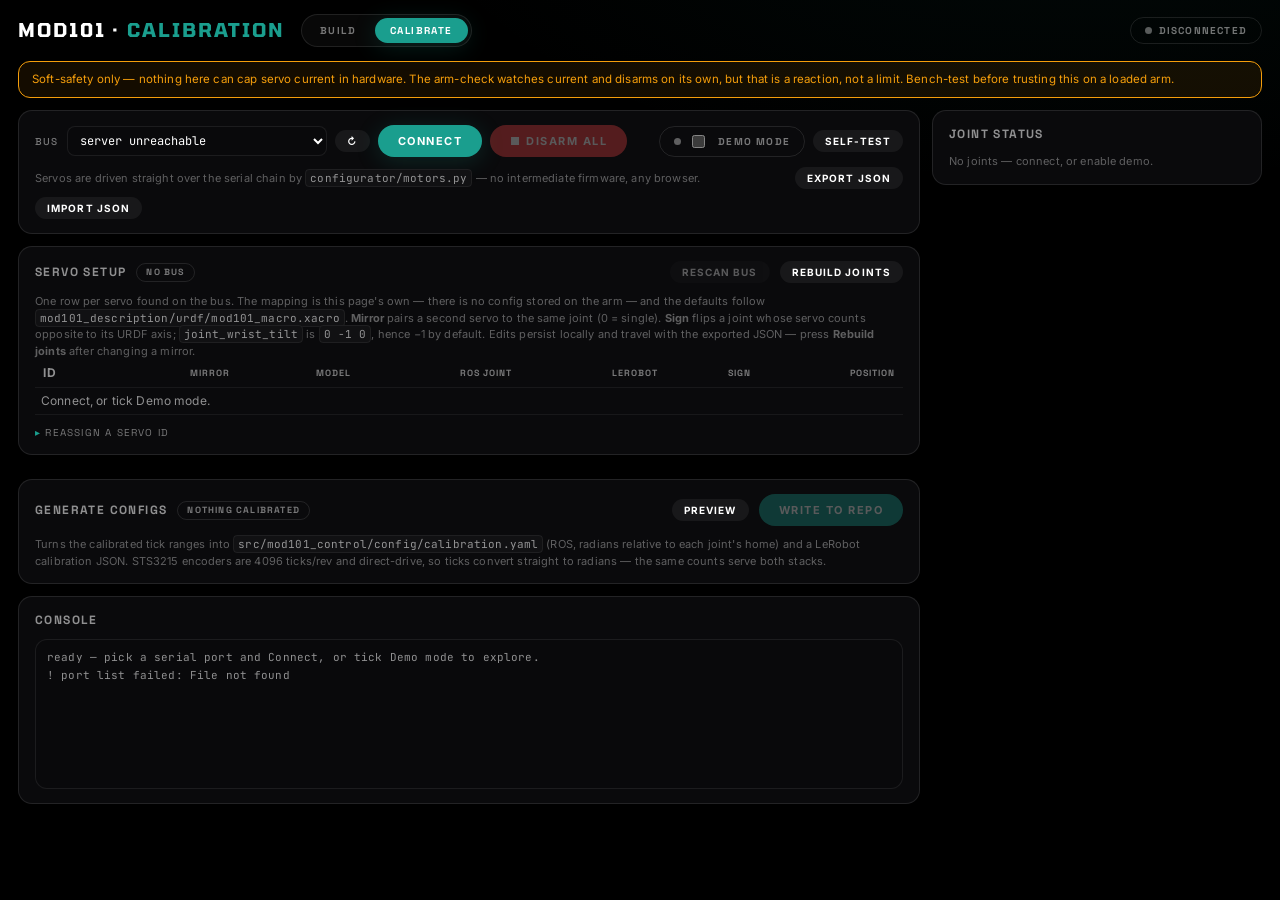
==== configurator/calibrate.html @ a9195c89 "big changes" ====
<!DOCTYPE html>
<html lang="en">
<head>
<meta charset="UTF-8">
<meta name="viewport" content="width=device-width, initial-scale=1">
<title>mod101 calibration</title>
<link rel="preconnect" href="https://fonts.googleapis.com">
<link rel="preconnect" href="https://fonts.gstatic.com" crossorigin>
<link href="https://fonts.googleapis.com/css2?family=Tomorrow:wght@400;500;600;700&family=Space+Grotesk:wght@400;500;700&family=Inter:wght@400;500;600;700&family=JetBrains+Mono:wght@400;500&display=swap" rel="stylesheet">
<link rel="stylesheet" href="theme.css">
<style>
  /* Ported from link101/link-base101/web/calibrate.html (Axon calibration
     wizard) and restyled onto the Robocore tokens in theme.css. The DDSM210
     wheel control from axon-config.html is deliberately not carried over —
     it's base101 chassis hardware, not ST-series servos. */

  * { box-sizing: border-box; }
  html, body { height: 100%; }
  body {
    margin: 0;
    background:
      radial-gradient(1100px 480px at 85% -12%, var(--teal-tint-06), transparent 62%),
      var(--bg-page);
    color: var(--text-primary);
    font-family: var(--font-body);
    font-size: 14px;
    letter-spacing: 0.01em;
    -webkit-font-smoothing: antialiased;
    -moz-osx-font-smoothing: grayscale;
    line-height: 1.5;
  }

  .app { max-width: 1400px; margin: 0 auto; padding: 14px 18px 48px; }
  header.top { display: flex; align-items: center; gap: 16px; margin-bottom: 14px; }
  header.top .spacer { flex: 1; }

  h1 {
    font-family: var(--font-display);
    font-weight: 700; font-size: 19px;
    letter-spacing: 0.10em; text-transform: uppercase;
    margin: 0; white-space: nowrap;
  }
  h1 .accent { color: var(--accent); }

  h2 {
    font-family: var(--font-label);
    font-size: 12px; text-transform: uppercase;
    letter-spacing: 1.4px; font-weight: 700;
    color: var(--text-secondary);
    margin: 0;
  }

  .cols { display: grid; grid-template-columns: minmax(0,1fr) 330px; gap: 12px; align-items: start; }
  @media (max-width: 1100px) { .cols { grid-template-columns: 1fr; } }
  .side { position: sticky; top: 14px; }

  .panel {
    background: var(--bg-card);
    border: 1px solid var(--border-hairline);
    border-radius: var(--radius-md);
    padding: 14px 16px;
    margin-bottom: 12px;
  }
  .panel-head { display: flex; align-items: center; gap: 10px; margin-bottom: 10px; }
  .panel-head .spacer { flex: 1; }

  button {
    font-family: var(--font-body);
    font-weight: 700; font-size: 11px;
    letter-spacing: 1.5px; text-transform: uppercase;
    cursor: pointer;
    background: var(--accent); color: #fff;
    border: none; padding: 9px 20px;
    border-radius: var(--radius-pill);
    box-shadow: var(--shadow-accent-glow);
    transition: opacity .15s ease, transform .1s ease;
  }
  button:hover:not(:disabled) { opacity: .85; }
  button:active:not(:disabled) { transform: scale(.97); }
  button:focus-visible { outline: 2px solid var(--accent); outline-offset: 2px; }
  button:disabled { opacity: .32; cursor: not-allowed; box-shadow: none; }
  button.ghost { background: rgba(255,255,255,.06); color: var(--text-primary); box-shadow: none; }
  button.ghost:hover:not(:disabled) { opacity: 1; background: rgba(255,255,255,.11); }
  button.danger { background: var(--red-500); box-shadow: none; }
  button.sm { padding: 5px 12px; font-size: 10px; letter-spacing: 1.1px; }

  .bar { display: flex; gap: 8px; flex-wrap: wrap; align-items: center; }
  .bar .spacer { flex: 1; }

  .chip {
    font-family: var(--font-label);
    font-size: 9px; font-weight: 700;
    letter-spacing: 1.2px; text-transform: uppercase;
    padding: 2px 9px; border-radius: var(--radius-pill);
    border: 1px solid var(--accent); color: var(--accent);
  }
  .chip.ok   { border-color: var(--accent);    color: var(--accent); }
  .chip.warn { border-color: var(--amber-500); color: var(--amber-500); }
  .chip.bad  { border-color: var(--red-500);   color: var(--red-500); }
  .chip.mute { border-color: var(--border-hairline); color: var(--text-tertiary); }

  .status {
    display: inline-flex; align-items: center; gap: 7px;
    font-family: var(--font-label); font-size: 10px;
    letter-spacing: 1.2px; text-transform: uppercase; font-weight: 700;
    color: var(--text-tertiary);
    padding: 5px 14px; border-radius: var(--radius-pill);
    border: 1px solid var(--border-hairline);
  }
  .status::before { content: ""; width: 7px; height: 7px; border-radius: 50%; background: var(--text-quaternary); }
  .status.on { color: var(--accent); border-color: var(--accent); }
  .status.on::before { background: var(--accent); box-shadow: 0 0 0 3px var(--teal-tint-20); }

  input[type=number], input[type=text], select {
    background: var(--bg-surface); color: var(--text-primary);
    border: 1px solid var(--border-subtle); border-radius: var(--radius-xs);
    padding: 5px 8px; font-family: var(--font-mono); font-size: 12px;
  }
  input[type=range] { accent-color: var(--accent); }
  label.lbl {
    color: var(--text-tertiary); font-family: var(--font-label);
    font-size: 10px; text-transform: uppercase; letter-spacing: 1.2px; font-weight: 500;
  }
  .unit { color: var(--text-quaternary); font-size: 11px; font-family: var(--font-mono); }

  table { width: 100%; border-collapse: collapse; font-size: 12px; }
  th, td { padding: 5px 8px; text-align: right; border-bottom: 1px solid var(--border-faint); font-family: var(--font-mono); }
  th {
    color: var(--text-tertiary); font-family: var(--font-label);
    font-size: 9px; text-transform: uppercase; letter-spacing: 1px; font-weight: 700;
  }
  th:first-child, td:first-child {
    text-align: left; color: var(--text-secondary);
    font-family: var(--font-body); font-size: 12px;
  }
  td.num { font-variant-numeric: tabular-nums; color: var(--text-primary); }

  .note { color: var(--text-quaternary); font-size: 11px; margin: 6px 0 0; line-height: 1.5; }
  .prompt { font-size: 14px; margin: 4px 0 10px; }
  .prompt b { color: var(--text-primary); }
  code {
    font-family: var(--font-mono); font-size: 11px;
    background: var(--bg-card-2); border: 1px solid var(--border-faint);
    padding: 1px 4px; border-radius: 4px; color: var(--text-secondary);
  }
  .ok { color: var(--accent); } .warn { color: var(--warn); } .bad { color: var(--error); }

  /* stepper rail */
  .rail { display: flex; gap: 6px; flex-wrap: wrap; margin-bottom: 12px; }
  .pip {
    display: flex; align-items: center; gap: 7px;
    font-family: var(--font-label); font-size: 10px;
    letter-spacing: 1px; text-transform: uppercase; font-weight: 700;
    padding: 6px 14px; border-radius: var(--radius-pill);
    border: 1px solid var(--border-hairline); color: var(--text-tertiary);
    cursor: pointer; transition: color .15s ease, border-color .15s ease;
  }
  .pip .dot { width: 7px; height: 7px; border-radius: 50%; background: currentColor; opacity: .8; }
  .pip:hover { color: var(--text-primary); }
  .pip.active { border-color: var(--accent); color: var(--accent); }
  .pip.clean  { border-color: var(--accent); color: var(--accent); }
  .pip.bad    { border-color: var(--red-500); color: var(--red-500); }
  .pip small { font-family: var(--font-mono); letter-spacing: 0; text-transform: none; opacity: .7; }

  /* gauges */
  .track { height: 10px; border-radius: var(--radius-pill); background: var(--bg-surface); border: 1px solid var(--border-subtle); overflow: hidden; }
  .track .fill { height: 100%; background: var(--accent); width: 0; transition: width .12s; }
  .gauge { position: relative; height: 44px; border-radius: var(--radius-xs); background: var(--bg-surface); border: 1px solid var(--border-subtle); margin: 8px 0; }
  .gauge .band { position: absolute; top: 0; bottom: 0; background: var(--teal-tint-12); }
  .gauge .ktick { position: absolute; top: 0; bottom: 0; width: 1px; background: var(--text-quaternary); }
  .gauge .live { position: absolute; top: 4px; bottom: 4px; width: 3px; border-radius: 2px; background: var(--amber-500); transition: left .08s; }
  .gauge.balanced .live { background: var(--accent); box-shadow: 0 0 8px var(--teal-glow); }

  .kv { display: flex; gap: 22px; flex-wrap: wrap; margin: 10px 0; }
  .kv div { font-family: var(--font-label); font-size: 9px; text-transform: uppercase; letter-spacing: 1px; color: var(--text-tertiary); font-weight: 700; }
  .kv b { display: block; color: var(--text-primary); font-family: var(--font-mono); font-size: 15px; font-weight: 500; letter-spacing: 0; text-transform: none; font-variant-numeric: tabular-nums; margin-top: 3px; }

  .telem { display: flex; gap: 6px; flex-wrap: wrap; margin: 10px 0; }
  .tcell { font-family: var(--font-mono); font-size: 11px; color: var(--text-tertiary); border: 1px solid var(--border-subtle); border-radius: var(--radius-xs); padding: 4px 9px; }
  .tcell b { color: var(--text-primary); font-variant-numeric: tabular-nums; }
  .tcell.hot { border-color: var(--red-500); color: var(--red-500); }

  .curbar { height: 8px; border-radius: var(--radius-pill); background: var(--bg-surface); border: 1px solid var(--border-subtle); overflow: hidden; flex: 1; min-width: 8rem; }
  .curbar .f { height: 100%; width: 0; background: var(--accent); }
  .curbar.high .f { background: var(--red-500); }

  .verdict { border-radius: var(--radius-sm); padding: 10px 13px; border: 1px solid var(--border-hairline); margin: 8px 0; font-size: 12.5px; }
  .verdict.clean   { border-color: var(--accent);    background: var(--teal-tint-08); }
  .verdict.binding,
  .verdict.fault   { border-color: var(--red-500);   background: rgba(239,68,68,.08); }
  .verdict b { color: var(--text-primary); }

  .banner {
    border: 1px solid var(--amber-500); background: rgba(245,158,11,.08);
    color: var(--amber-500); border-radius: var(--radius-sm);
    padding: 9px 13px; font-size: 11.5px; margin-bottom: 12px;
  }

  #log {
    white-space: pre-wrap; background: var(--bg-surface);
    color: var(--text-secondary); border: 1px solid var(--border-subtle);
    border-radius: var(--radius-sm); padding: 9px 11px;
    height: 150px; overflow: auto;
    font-family: var(--font-mono); font-size: 11px; line-height: 1.6;
  }
  .row { display: flex; gap: 8px; align-items: center; flex-wrap: wrap; }

  /* joint status sidebar */
  #jointStatus { max-height: calc(100vh - 9rem); overflow: auto; }
  .jstat { border: 1px solid var(--border-subtle); border-radius: var(--radius-sm); background: var(--bg-surface); padding: 8px 10px; margin-bottom: 8px; }
  .jstat:last-child { margin-bottom: 0; }
  .jstat.active { border-color: var(--accent); }
  .jstat-name { display: flex; align-items: center; gap: 6px; font-family: var(--font-label); font-size: 10px; font-weight: 700; text-transform: uppercase; letter-spacing: 1px; margin-bottom: 7px; }
  .jstat-name small { color: var(--text-quaternary); font-family: var(--font-mono); font-weight: 400; letter-spacing: 0; text-transform: none; }
  .jmotors { display: flex; gap: 7px; }
  .jmotor { flex: 1; min-width: 0; border: 1px solid var(--border-faint); border-radius: var(--radius-xs); padding: 6px 8px; background: var(--bg-card); }
  .jmh { display: flex; align-items: center; gap: 6px; font-family: var(--font-mono); font-size: 11px; font-weight: 500; margin-bottom: 5px; }
  .jdot { width: 6px; height: 6px; border-radius: 50%; background: var(--text-quaternary); flex: none; }
  .jdot.on { background: var(--accent); box-shadow: 0 0 0 2px var(--teal-tint-20); }
  .jmf { display: flex; justify-content: space-between; gap: 6px; font-family: var(--font-mono); font-size: 10.5px; color: var(--text-quaternary); line-height: 1.7; }
  .jmf b { color: var(--text-secondary); font-variant-numeric: tabular-nums; font-weight: 500; }
  .jmf.hot b { color: var(--red-500); }

  /* setup / mapping tables */
  .maptable input[type=text] { width: 100%; min-width: 90px; }
  .maptable select { width: 100%; }
  .maptable td { padding: 4px 6px; }

  details.fold > summary {
    cursor: pointer; list-style: none;
    font-family: var(--font-label); font-size: 10px;
    text-transform: uppercase; letter-spacing: 1.2px; color: var(--text-tertiary);
  }
  details.fold > summary::-webkit-details-marker { display: none; }
  details.fold > summary::before { content: "▸ "; color: var(--accent); }
  details.fold[open] > summary::before { content: "▾ "; }

  ::-webkit-scrollbar { width: 10px; height: 10px; }
  ::-webkit-scrollbar-track { background: transparent; }
  ::-webkit-scrollbar-thumb { background: var(--border-hairline); border: 2px solid var(--bg-page); border-radius: 6px; }
  ::-webkit-scrollbar-thumb:hover { background: var(--text-quaternary); }
</style>
</head>
<body>
<div class="app">

  <header class="top">
    <h1>mod101 · <span class="accent">calibration</span></h1>
    <nav class="nav">
      <a href="/">Build</a>
      <a href="/calibrate.html" class="active">Calibrate</a>
    </nav>
    <span class="spacer"></span>
    <span class="status" id="status">disconnected</span>
  </header>

  <div class="banner" id="fwBanner">
    Soft-safety only — nothing here can cap servo current in hardware. The arm-check watches current and
    disarms on its own, but that is a reaction, not a limit. Bench-test before trusting this on a loaded arm.
  </div>

  <div class="cols">
  <main>

    <div class="panel">
      <div class="bar">
        <label class="lbl" for="portSel">bus</label>
        <select id="portSel" style="min-width:260px"><option value="">— scanning —</option></select>
        <button class="ghost sm" id="refreshPorts">↻</button>
        <button id="connect">Connect</button>
        <button id="estop" class="danger" disabled>■ Disarm all</button>
        <span class="spacer"></span>
        <label class="status" style="cursor:pointer"><input type="checkbox" id="demo" style="margin-right:6px"> Demo mode</label>
        <button id="selftest" class="ghost sm">Self-test</button>
      </div>
      <div class="bar" style="margin-top:10px">
        <span class="note" style="margin:0">Servos are driven straight over the serial chain by
          <code>configurator/motors.py</code> — no intermediate firmware, any browser.</span>
        <span class="spacer"></span>
        <button id="exportBtn" class="ghost sm">Export JSON</button>
        <button id="importBtn" class="ghost sm">Import JSON</button>
        <input type="file" id="importFile" accept="application/json" hidden>
      </div>
    </div>

    <!-- ============ Servo setup ============ -->
    <div class="panel">
      <div class="panel-head">
        <h2>Servo setup</h2>
        <span class="chip mute" id="setupCount">no bus</span>
        <span class="spacer"></span>
        <button class="ghost sm" id="rescan" disabled>Rescan bus</button>
        <button class="ghost sm" id="rebuild">Rebuild joints</button>
      </div>
      <p class="note" style="margin-top:0">
        One row per servo found on the bus. The mapping is this page's own — there is no config stored on the
        arm — and the defaults follow <code>mod101_description/urdf/mod101_macro.xacro</code>.
        <b>Mirror</b> pairs a second servo to the same joint (0 = single).
        <b>Sign</b> flips a joint whose servo counts opposite to its URDF axis;
        <code>joint_wrist_tilt</code> is <code>0 -1 0</code>, hence −1 by default. Edits persist locally and
        travel with the exported JSON — press <b>Rebuild joints</b> after changing a mirror.
      </p>
      <div style="overflow-x:auto">
        <table class="maptable" id="setupTable">
          <thead><tr>
            <th>ID</th><th>Mirror</th><th>Model</th>
            <th>ROS joint</th><th>LeRobot</th><th>Sign</th><th>Position</th>
          </tr></thead>
          <tbody id="setupBody"><tr><td colspan="7" class="note">Connect, or tick Demo mode.</td></tr></tbody>
        </table>
      </div>
      <details class="fold" style="margin-top:10px">
        <summary>Reassign a servo ID</summary>
        <div class="row" style="margin-top:8px">
          <span class="unit">from <input type="number" id="idFrom" min="0" max="253" value="1" style="width:4.5rem"></span>
          <span class="unit">to <input type="number" id="idTo" min="0" max="253" value="1" style="width:4.5rem"></span>
          <button class="ghost sm" id="setId" disabled>Set ID</button>
          <span class="note" style="margin:0">Writes EEPROM. Only one servo on the bus at a time, or they all take the new ID.</span>
        </div>
      </details>
    </div>

    <div id="rail" class="rail"></div>

    <!-- The single live wizard stage; re-rendered per state. -->
    <div id="stage"></div>

    <!-- ============ Exports ============ -->
    <div class="panel">
      <div class="panel-head">
        <h2>Generate configs</h2>
        <span class="chip mute" id="genState">nothing calibrated</span>
        <span class="spacer"></span>
        <button class="ghost sm" id="genPreview">Preview</button>
        <button id="genWrite" disabled>Write to repo</button>
      </div>
      <p class="note" style="margin-top:0">
        Turns the calibrated tick ranges into <code>src/mod101_control/config/calibration.yaml</code> (ROS, radians
        relative to each joint's home) and a LeRobot calibration JSON. STS3215 encoders are 4096 ticks/rev and
        direct-drive, so ticks convert straight to radians — the same counts serve both stacks.
      </p>
      <div id="genOut"></div>
    </div>

    <div class="panel">
      <div class="panel-head"><h2>Console</h2></div>
      <div id="log"></div>
    </div>
  </main>

  <aside class="side">
    <div class="panel">
      <div class="panel-head"><h2>Joint status</h2><span class="spacer"></span><span class="note" style="margin:0" id="jsHint">not connected</span></div>
      <div id="jointStatus"></div>
    </div>
  </aside>
  </div>
</div>

<script>
"use strict";
const $ = (id) => document.getElementById(id);
function log(m){ const e=$("log"); e.textContent += m+"\n"; e.scrollTop=e.scrollHeight; }

// ======================================================================
// Constants
// ======================================================================
const DEADBAND = 10;        // servo position deadband (ticks)
const SPREAD_THRESH = 25;   // max sum-spread for a "clean" pair
const MARGIN = 30;          // ticks pulled in from each hard stop
const JUMP_THRESH = 400;    // single-servo discontinuity => encoder slip/fault
const TEMP_TRIP = 70;       // °C hard stop
const TEMP_WARN = 64;
const ARM_LOW_MA = 250;     // arm-check: each servo current must be below this
const ARM_MATCH_MA = 100;   // arm-check: pair currents must agree within this
const ARM_SPEED = 200, ARM_ACCEL = 8;   // gentle re-arm profile
const TEST_DELTA_OK = 50;   // live mirror-sum error (ticks) considered balanced under power
const TICKS = 4096;
const TICK_RAD = (2*Math.PI)/TICKS;     // STS3215: 4096 counts/rev, direct drive
const LEROBOT_CENTER = 2047;            // LeRobot homes a joint to mid-scale

// Wrap helpers: servo position wraps at the 0/4095 seam. modTick wraps a value
// into 0..4095; wrapSigned gives the signed shortest delta (-2048..2047);
// makeUnwrap turns a wrapping raw stream into a continuous one (for sweeps).
const modTick=(v)=>((Math.round(v)%TICKS)+TICKS)%TICKS;
const wrapSigned=(x)=>{ x=((x%TICKS)+TICKS)%TICKS; return x>TICKS/2? x-TICKS : x; };
function makeUnwrap(){ let last=null, off=0; return (raw)=>{ if(last!=null){ const d=raw-last; if(d>TICKS/2) off-=TICKS; else if(d<-TICKS/2) off+=TICKS; } last=raw; return raw+off; }; }

// ======================================================================
// mod101 joint mapping
//
// Servo id -> ROS joint name (mod101_macro.xacro) -> LeRobot motor name. There
// is no config stored on the arm, so this map is the only source of truth for
// which servo is which joint; it lives in localStorage and in the export.
// `sign` reconciles the servo's counting direction with the URDF joint axis:
// joint_wrist_tilt's axis is `0 -1 0`, so its default is -1. The tool joint is
// literally named `6` per docs/tool-convention.md.
// ======================================================================
const SERVO_MODELS = ["sts3215","sts3250","st3120"];
const DEFAULT_MAP = {
  1: { ros:"joint_base",       lerobot:"shoulder_pan",  sign:+1, model:"sts3215", mirror:0 },
  2: { ros:"joint_shoulder",   lerobot:"shoulder_lift", sign:+1, model:"sts3215", mirror:0 },
  3: { ros:"joint_elbow",      lerobot:"elbow_flex",    sign:+1, model:"sts3215", mirror:0 },
  4: { ros:"joint_wrist_tilt", lerobot:"wrist_flex",    sign:-1, model:"sts3215", mirror:0 },
  5: { ros:"joint_wrist_roll", lerobot:"wrist_roll",    sign:+1, model:"sts3215", mirror:0 },
  6: { ros:"6",                lerobot:"gripper",       sign:+1, model:"sts3215", mirror:0 },
};
const MAP_KEY = "mod101.calibration.map";
let jointMap = loadMap();
function loadMap(){
  try{ const s=localStorage.getItem(MAP_KEY); if(s) return Object.assign({}, DEFAULT_MAP, JSON.parse(s)); }catch(e){}
  return JSON.parse(JSON.stringify(DEFAULT_MAP));
}
function saveMap(){ try{ localStorage.setItem(MAP_KEY, JSON.stringify(jointMap)); }catch(e){} }
function mapFor(id){
  if(!jointMap[id]) jointMap[id] = { ros:`servo_${id}`, lerobot:`servo_${id}`, sign:+1, model:"sts3215", mirror:0 };
  if(jointMap[id].mirror===undefined) jointMap[id].mirror=0;
  return jointMap[id];
}

// ======================================================================
// Calibration math — PURE, no DOM, unit-tested below
// ======================================================================
function median(a){
  if(!a.length) return 0;
  const s=[...a].sort((x,y)=>x-y), n=s.length;
  return n%2 ? s[(n-1)/2] : (s[n/2-1]+s[n/2])/2;
}
// pair: as primary p rises, mirror m must not rise (within deadband jitter).
// Noise-robust: bin by position and compare per-bin medians, so per-sample
// jitter can't false-fire a "reversal" — only a genuine step (slip) trips it.
function monotonicNonIncreasing(samples){
  const s=[...samples].sort((a,b)=>a.p-b.p);
  if(s.length<4) return true;
  const BIN=64, bins=new Map();
  for(const x of s){ const b=Math.round(x.p/BIN); if(!bins.has(b)) bins.set(b,[]); bins.get(b).push(x.m); }
  const meds=[...bins.keys()].sort((a,b)=>a-b).map(k=>median(bins.get(k)));
  for(let i=1;i<meds.length;i++){ if(meds[i] > meds[i-1] + DEADBAND) return false; }
  return true;
}
function computePairCalibration(samples){
  const S = samples.map(s=>s.p+s.m);
  const K = Math.round(median(S));
  const spread = (Math.max(...S) - Math.min(...S));
  const monotonic = monotonicNonIncreasing(samples);
  const ps = samples.map(s=>s.p);
  const min_p = Math.min(...ps) + MARGIN;
  const max_p = Math.max(...ps) - MARGIN;
  const center_p = Math.round((min_p + max_p)/2);
  const center_m = K - center_p;                 // bakes the offset into the pair
  let verdict, divergeAngle=null, faultId=null;
  if (spread <= SPREAD_THRESH && monotonic) verdict = "clean";
  else if (!monotonic) { verdict = "fault";      // encoder / slip / damage
    const s=[...samples].sort((a,b)=>a.p-b.p);
    for(let i=1;i<s.length;i++){ if(s[i].m > s[i-1].m + DEADBAND){ divergeAngle=s[i].p; break; } }
  } else { verdict = "binding";                  // non-coaxial / mechanical bind
    let worst=-1; for(const s of samples){ const d=Math.abs(s.p+s.m-K); if(d>worst){worst=d;divergeAngle=s.p;} }
  }
  return {kind:"pair", K, spread, monotonic, min_p, max_p, center_p, center_m, verdict, divergeAngle, faultId, n:samples.length};
}
function computeSingleCalibration(samples){
  const ps = samples.map(s=>s.p);
  const min_p = Math.min(...ps) + MARGIN;
  const max_p = Math.max(...ps) - MARGIN;
  const center_p = Math.round((min_p + max_p)/2);
  let fault=false, faultAt=null;
  for(let i=1;i<samples.length;i++){ if(Math.abs(samples[i].p-samples[i-1].p) > JUMP_THRESH){ fault=true; faultAt=samples[i].p; break; } }
  return {kind:"single", min_p, max_p, center_p, verdict: fault?"fault":"clean", faultAt, n:samples.length};
}

// ----- Tick -> engineering units. Pure; exercised by the self-test. -----
// ROS: radians relative to the joint's calibrated home (center), signed by the
// URDF axis. min/max are ordered after the sign flip so lower <= upper.
function rosLimits(r, sign){
  const a = sign * wrapSigned(r.min_p - r.center_p) * TICK_RAD;
  const b = sign * wrapSigned(r.max_p - r.center_p) * TICK_RAD;
  return { lower: Math.min(a,b), upper: Math.max(a,b) };
}
// LeRobot: homing_offset shifts the raw count so home reads mid-scale (2047);
// range_min/range_max are the travel limits in that homed frame. drive_mode 1
// is LeRobot's inverted-direction flag.
function lerobotEntry(id, r, m){
  const homing = LEROBOT_CENTER - r.center_p;
  return {
    id: Number(id),
    drive_mode: m.sign < 0 ? 1 : 0,
    homing_offset: homing,
    range_min: Math.min(r.min_p, r.max_p) + homing,
    range_max: Math.max(r.min_p, r.max_p) + homing,
  };
}

// ----- test fixtures (synthetic) -----
function genPairSweep(K, jitter, bindSlope, breakAt){
  const out=[]; let p=1200;
  for(let k=0;k<240;k++){
    p += (k<120? 12 : -12);                      // up then down, hand-driven
    const noise=()=> (((k*131+7)%17)-8);         // deterministic pseudo-noise
    let m = K - p + (bindSlope? Math.round(bindSlope*(p-2200)) : 0) + (jitter? noise():0);
    if(breakAt!=null && p>breakAt) m += 600;      // injected encoder slip
    out.push({p, m});
  }
  return out;
}
function runCalibrationTests(){
  const T=[]; const approx=(a,b,t)=>Math.abs(a-b)<=t;
  const assert=(name,cond,detail)=>{ T.push({name,ok:!!cond,detail}); };

  let r=computePairCalibration(genPairSweep(4096,false,0,null));
  assert("perfect pair -> K~4096, spread~0, clean", approx(r.K,4096,4)&&r.spread<=2&&r.verdict==="clean", `K=${r.K} spread=${r.spread} ${r.verdict}`);

  r=computePairCalibration(genPairSweep(4536,true,0,null));
  assert("real elbow K~4536 -> clean offset (bake it, not damage)", approx(r.K,4536,12)&&r.verdict==="clean", `K=${r.K} spread=${r.spread} ${r.verdict}`);
  assert("elbow centers sum to K", r.center_p+r.center_m===r.K, `${r.center_p}+${r.center_m}=${r.center_p+r.center_m} vs K=${r.K}`);

  r=computePairCalibration(genPairSweep(4096,true,0.35,null));
  assert("binding (position-dependent) -> reject @angle", r.verdict==="binding"&&r.divergeAngle!=null, `spread=${r.spread} ${r.verdict} @${r.divergeAngle}`);

  r=computePairCalibration(genPairSweep(4096,true,0,2600));
  assert("slip/fault (non-monotonic) -> reject", r.verdict==="fault", `${r.verdict} @${r.divergeAngle}`);

  let s=computeSingleCalibration(genPairSweep(4096,true,0,null).map(x=>({p:x.p})));
  assert("single clean sweep", s.verdict==="clean"&&s.max_p>s.min_p, `${s.verdict} [${s.min_p},${s.max_p}]`);

  // --- unit conversion ---
  const quarter={min_p:2048-1024, max_p:2048+1024, center_p:2048};
  let L=rosLimits(quarter,+1);
  assert("+/-1024 ticks -> -/+90deg", approx(L.lower,-Math.PI/2,1e-6)&&approx(L.upper,Math.PI/2,1e-6), `[${L.lower.toFixed(4)}, ${L.upper.toFixed(4)}]`);
  L=rosLimits(quarter,-1);
  assert("sign -1 keeps lower<=upper", L.lower<=L.upper&&approx(L.upper,Math.PI/2,1e-6), `[${L.lower.toFixed(4)}, ${L.upper.toFixed(4)}]`);

  let e=lerobotEntry(4,{min_p:1000,max_p:3000,center_p:2048},{sign:-1});
  assert("lerobot homing centres on 2047", e.homing_offset===LEROBOT_CENTER-2048 && e.range_min<e.range_max && e.drive_mode===1,
         `homing=${e.homing_offset} [${e.range_min},${e.range_max}] drive=${e.drive_mode}`);

  // seam crossing: home near 0, travel spanning the wrap
  L=rosLimits({min_p:4000, max_p:96, center_p:0},+1);
  assert("seam-crossing arc stays contiguous", approx(L.lower,-96*TICK_RAD,1e-6)&&approx(L.upper,96*TICK_RAD,1e-6),
         `[${L.lower.toFixed(4)}, ${L.upper.toFixed(4)}]`);

  const pass=T.filter(t=>t.ok).length;
  log(`-- self-test: ${pass}/${T.length} passed --`);
  T.forEach(t=> log(`${t.ok?"OK ":"FAIL"} ${t.name}  (${t.detail})`));
  return T.every(t=>t.ok);
}

// ======================================================================
// Transport — HTTP to configurator/server.py, which owns the serial port and
// speaks to the servo chain via python3-st3215. No Web Serial, no firmware in
// between, so this works in any browser.
// ======================================================================
let busConnected=false;

async function api(path, body){
  const opts = body===undefined ? {} :
    { method:"POST", headers:{"Content-Type":"application/json"}, body:JSON.stringify(body) };
  const res = await fetch(path, opts);
  let d={}; try{ d=await res.json(); }catch(e){}
  if(!res.ok) throw new Error(d.error || res.statusText || ("HTTP "+res.status));
  return d;
}

function setConnected(c){
  busConnected=c;
  const s=$("status"); s.textContent=c?"connected":"disconnected"; s.classList.toggle("on",c);
  $("connect").textContent=c?"Disconnect":"Connect";
  for(const id of ["estop","rescan","setId"]) $(id).disabled=!c;
}

// ---- servo commands (demo mode short-circuits every one of them) ----
async function readServo(id){
  if(demoMode) return demoRead(id);
  return api(`/servo/${id}`);
}
async function setTorque(id,on){ if(demoMode){ demoTorque[id]=on; return; } return api(`/servo/${id}/torque`,{on:!!on}); }
async function moveServo(id,pos){ if(demoMode){ demoGoal[id]=pos; return; } return api(`/servo/${id}/move`,{pos:Math.round(pos)}); }
async function setServoCfg(id,speed,accel){ if(demoMode) return; return api(`/servo/${id}/profile`,{speed,accel}); }

async function torqueJoint(joint,on){ for(const id of joint.ids) await setTorque(id,on); }
async function failSafeDisarm(){
  if(demoMode){ for(const k in demoTorque) demoTorque[k]=false; return; }
  if(!busConnected) return;
  try{ await api("/bus/disarm",{}); }catch(e){}
}
const sleep=(ms)=>new Promise(r=>setTimeout(r,ms));

// ======================================================================
// Demo mode — synthetic hardware so the gauge/verdict/arm-check animate
// without a bench. Models a 6-single-servo mod101 arm.
// ======================================================================
let demoMode=false;
const demoGoal={}, demoTorque={};
let demoSweep={active:false, p:1200, dir:1, k:0, K:4536, bind:0, brk:null};
function demoStartSweep(joint){ demoSweep={active:true,p:1500,dir:1,k:0,
  K: joint.mirror?4536:0, bind:0, brk:null}; }
function demoRead(id){
  if(demoSweep.active){ demoSweep.k++; demoSweep.p+=demoSweep.dir*12;
    if(demoSweep.p>3100) demoSweep.dir=-1; if(demoSweep.p<1200) demoSweep.dir=1; }
  const j = wiz.joints[wiz.cur] || {primary:id,mirror:null};
  const noise=(((demoSweep.k*131+id*7)%15)-7);
  let pos;
  if(!demoSweep.active && demoTorque[id] && demoGoal[id]!=null){
    pos = demoGoal[id] + (noise%3);            // driven: settle near goal
  } else if(id===j.primary) pos=Math.round(demoSweep.p);
  else if(id===j.mirror) pos=Math.round(demoSweep.K - demoSweep.p + noise);
  else pos=2048;
  const goal=demoGoal[id];
  const cur = (goal!=null && demoTorque[id]) ? 40+Math.abs(((demoSweep.k*13+id)%30)) : 8;
  return {id, online:true, pos, speed:0, current_ma:cur, voltage_mv:12100, load_dpct:Math.round(cur/8), temp_c:34};
}

// ======================================================================
// Wizard state
// ======================================================================
const wiz = { joints:[], cur:0, state:"idle", results:{}, cfg:null, sweep:null };

// Build the joint list from the servo IDs found on the bus plus the local map.
// A servo named as someone else's `mirror` is a follower and gets no joint.
function buildJoints(ids){
  const followers=new Set(ids.map(id=>mapFor(id).mirror).filter(m=>m>0));
  return ids.filter(id=>!followers.has(id)).map((id,i)=>{
    const m=mapFor(id);
    const mir = m.mirror>0 ? m.mirror : null;
    return { idx:i, name:m.ros, primary:id, mirror:mir, ids: mir?[id,mir]:[id] };
  });
}
// Client-side working config: min/max/home/profile per servo. There is no
// config on the arm, so this is seeded fresh and only ever lives here and in
// the generated repo files.
function buildCfg(ids){
  return { servos: ids.map(id=>({ id, joint:mapFor(id).ros, mirror:mapFor(id).mirror||0,
                                  min:0, max:4095, center:2048, speed:800, accel:20 })) };
}
function jointResult(j){ return wiz.results[j.primary]; }
function allClean(){ return wiz.joints.length>0 && wiz.joints.every(j=>{ const r=jointResult(j); return r&&r.verdict==="clean"&&r.baked; }); }

function adoptServos(ids){
  ids=[...ids].sort((a,b)=>a-b);
  wiz.cfg=buildCfg(ids); wiz.joints=buildJoints(ids); wiz.cur=0; wiz.results={};
  log(`bus: ${ids.length} servos [${ids.join(", ")}] -> ${wiz.joints.length} joints`);
  renderSidebar(); renderSetup(); startPoller(); enterJoint();
}
function rebuildJoints(){
  if(!wiz.cfg) return;
  const ids=wiz.cfg.servos.map(s=>s.id);
  wiz.joints=buildJoints(ids); wiz.cur=0;
  wiz.cfg.servos.forEach(s=>{ s.joint=mapFor(s.id).ros; s.mirror=mapFor(s.id).mirror||0; });
  renderSidebar(); renderSetup(); renderRail(); enterJoint();
  log(`rebuilt: ${wiz.joints.length} joints`);
}

// ======================================================================
// Servo setup table
// ======================================================================
function renderSetup(){
  const body=$("setupBody");
  if(!wiz.cfg || !wiz.cfg.servos?.length){
    body.innerHTML=`<tr><td colspan="7" class="note">Connect, or tick Demo mode.</td></tr>`;
    $("setupCount").textContent="no bus"; $("setupCount").className="chip mute";
    refreshGenState(); return;
  }
  $("setupCount").textContent=`${wiz.cfg.servos.length} servos`;
  $("setupCount").className="chip ok";
  body.innerHTML="";
  wiz.cfg.servos.forEach(s=>{
    const m=mapFor(s.id);
    const tr=document.createElement("tr");
    tr.innerHTML=
      `<td class="num">${s.id}</td>`+
      `<td><input type="number" data-f="mirror" min="0" max="253" value="${m.mirror||0}" style="width:4rem"></td>`+
      `<td><select data-f="model">${SERVO_MODELS.map(k=>`<option${k===m.model?" selected":""}>${k}</option>`).join("")}</select></td>`+
      `<td><input type="text" data-f="ros" value="${m.ros}"></td>`+
      `<td><input type="text" data-f="lerobot" value="${m.lerobot}"></td>`+
      `<td><select data-f="sign"><option value="1"${m.sign>0?" selected":""}>+1</option><option value="-1"${m.sign<0?" selected":""}>-1</option></select></td>`+
      `<td class="num" data-pos="${s.id}">—</td>`;
    tr.querySelectorAll("[data-f]").forEach(el=>{
      el.onchange=()=>{
        const f=el.dataset.f;
        m[f] = (f==="sign"||f==="mirror") ? Number(el.value) : el.value.trim();
        saveMap(); refreshGenState();
        if(f==="mirror") log("mirror changed — press Rebuild joints to apply");
      };
    });
    body.appendChild(tr);
  });
  refreshGenState();
}

// ======================================================================
// Rendering
// ======================================================================
function renderRail(){
  const rail=$("rail"); rail.innerHTML="";
  wiz.joints.forEach((j,i)=>{
    const r=jointResult(j);
    const cls = i===wiz.cur?"active": r? (r.verdict==="clean"?"clean":"bad") : "";
    const pip=document.createElement("div"); pip.className="pip "+cls;
    pip.innerHTML=`<span class="dot"></span>${j.name}${j.mirror?` <small>(${j.primary}+${j.mirror})</small>`:""}`;
    pip.onclick=()=>{ if(wiz.state!=="sweeping"){ wiz.cur=i; enterJoint(); } };
    rail.appendChild(pip);
  });
  markSidebarActive();
}
function stageCard(inner){ $("stage").innerHTML=`<div class="panel">${inner}</div>`; }

// ----- per-joint flow -----
function enterJoint(){
  wiz.sweep=null;                                 // poller keeps running (sidebar stays live)
  const j=wiz.joints[wiz.cur]; if(!j){ renderGlobalDone(); return; }
  wiz.state="idle"; renderRail();
  const r=jointResult(j);
  const pair=!!j.mirror;
  stageCard(`
    <div class="panel-head"><h2>${j.name}</h2>
      <span class="chip">${pair?`pair #${j.primary} + #${j.mirror}`:`servo #${j.primary}`}</span>
      <span class="spacer"></span><span class="note" style="margin:0">joint ${wiz.cur+1} / ${wiz.joints.length}</span></div>
    ${pair?`
      <p class="prompt">Calibrate <b>${j.name}</b> with one slow hand sweep.</p>
      <p class="note">Pressing start drops torque so you can move it freely. Move it gently stop to stop and
        back; the wizard reads the travel limits, the mirror offset K and the health verdict from the motion.</p>`:`
      <p class="prompt"><b>${j.name}</b> is a single servo — no pairing, just its travel limits and home.</p>
      <p class="note">Sweep it by hand to capture min/max, or enter the numbers directly. Either way you can
        set the home position manually — that becomes 0 rad in ROS and mid-scale in LeRobot.</p>`}
    ${r?`<div class="verdict ${r.verdict}"><b>Previous result:</b> ${verdictLine(j,r)}</div>`:""}
    <div class="bar" style="margin-top:12px">
      <button id="goSweep">Free joint &amp; ${pair?"start sweep":"sweep travel"}</button>
      <button id="goManual" class="ghost">Enter limits manually</button>
      ${wiz.cur>0?`<button id="prevJoint" class="ghost">&larr; previous</button>`:""}
      ${allClean()?`<button id="toSave">All clean &rarr; finish</button>`:""}
    </div>`);
  $("goSweep").onclick=startSweep;
  $("goManual").onclick=()=>renderManual(j);
  if($("prevJoint")) $("prevJoint").onclick=()=>{ wiz.cur--; enterJoint(); };
  if($("toSave")) $("toSave").onclick=renderGlobalDone;
}

async function startSweep(){
  const j=wiz.joints[wiz.cur];
  wiz.state="torque_off";
  try{ await torqueJoint(j,false); }catch(e){ log("! torque-off failed: "+e.message); return; }
  if(demoMode) demoStartSweep(j);
  wiz.state="sweeping";
  wiz.sweep={samples:[], minP:Infinity, maxP:-Infinity, stall:0, lastSpread:0, hot:false,
             uwP:makeUnwrap(), uwM:makeUnwrap()};   // unwrap the wrapping raw streams
  renderSweep();
  sweepLoop(j);                                   // async, runs until Finish
}
function renderSweep(){
  const j=wiz.joints[wiz.cur];
  stageCard(`
    <div class="panel-head"><h2>${j.name}</h2><span class="chip warn">torque OFF — move by hand</span>
      <span class="spacer"></span><span class="note" style="margin:0" id="sCount">0 samples</span></div>
    <p class="prompt">Move <b>${j.name}</b> slowly through its full travel, stop to stop, then back.</p>
    <p class="note">Range covered</p>
    <div class="track"><div class="fill" id="cov"></div></div>
    ${j.mirror?`
      <p class="note" style="margin-top:12px">Mirror sum — snaps teal when the pair agrees on a constant K</p>
      <div class="gauge" id="gauge"><div class="band" id="gBand"></div><div class="ktick" id="gK"></div><div class="live" id="gLive"></div></div>
      <div class="kv"><div>K (offset)<b id="gKv">—</b></div><div>live sum<b id="gSum">—</b></div><div>delta<b id="gDelta">—</b></div><div>spread<b id="gSpread">—</b></div></div>
    `:""}
    <div class="telem" id="sTelem"></div>
    <div class="bar" style="margin-top:12px">
      <button id="finishSweep">Finish sweep &amp; compute</button>
      <button class="ghost" id="cancelSweep">Cancel</button>
      <span class="spacer"></span><span class="note" style="margin:0" id="sHint"></span>
    </div>`);
  $("finishSweep").onclick=finishSweep;
  $("cancelSweep").onclick=()=>{ wiz.sweep.cancel=true; enterJoint(); };
}
async function sweepLoop(j){
  const sw=wiz.sweep;
  while(wiz.state==="sweeping" && !sw.cancel){
    try{
      const tp=await readServo(j.primary);
      let tm=null; if(j.mirror) tm=await readServo(j.mirror);
      updateSidebarTelemetry(tp); if(tm) updateSidebarTelemetry(tm);   // keep the sidebar live mid-sweep
      if(tp&&tp.online&&tp.pos>=0 && (!j.mirror || (tm&&tm.online&&tm.pos>=0))){
        // p/m are UNWRAPPED (continuous) for the math; rp/rm keep the raw ticks.
        const s={p:sw.uwP(tp.pos), m: tm?sw.uwM(tm.pos):undefined,
                 rp:tp.pos, rm: tm?tm.pos:undefined,
                 loadP:tp.load_dpct/10, loadM: tm?tm.load_dpct/10:null,
                 curP:tp.current_ma, curM: tm?tm.current_ma:null,
                 tempP:tp.temp_c, tempM: tm?tm.temp_c:null};
        sw.samples.push(s); onSweepSample(j,s);
        // Reject bus-garbage temps (>95C) and require sustained heat before
        // aborting, so a single bad read can't kill the sweep.
        let maxT=Math.max(tp.temp_c, tm?tm.temp_c:0); if(maxT>95) maxT=0;
        if(maxT>=TEMP_TRIP){ if((sw.hotN=(sw.hotN||0)+1)>=3){ sw.hot=true; log(`! ${j.name}: ${maxT}C — aborting sweep`); finishSweep(); return; } } else sw.hotN=0;
      }
    }catch(e){ /* transient read miss; keep going */ }
    await sleep(demoMode?28:8);
  }
}
function onSweepSample(j,s){
  const sw=wiz.sweep;
  sw.minP=Math.min(sw.minP,s.p); sw.maxP=Math.max(sw.maxP,s.p);
  const spread=sw.maxP-sw.minP;
  if(spread<=sw.lastSpread+2) sw.stall++; else sw.stall=0; sw.lastSpread=spread;
  if(!$("cov")) return;
  $("cov").style.width=Math.min(100,(spread/3500)*100)+"%";
  $("sCount").textContent=`${sw.samples.length} samples`;
  const hotP=s.tempP>=TEMP_WARN, hotM=s.tempM!=null&&s.tempM>=TEMP_WARN;
  $("sTelem").innerHTML =
    `<span class="tcell ${hotP?"hot":""}">#${j.primary} pos <b>${s.rp}</b> · load <b>${s.loadP.toFixed(0)}%</b> · <b>${s.tempP}C</b></span>`+
    (j.mirror?`<span class="tcell ${hotM?"hot":""}">#${j.mirror} pos <b>${s.rm}</b> · load <b>${s.loadM.toFixed(0)}%</b> · <b>${s.tempM}C</b></span>`:"");
  if(j.mirror && $("gauge")){
    const sums=sw.samples.filter(x=>x.m!=null).map(x=>x.p+x.m);
    const K=Math.round(median(sums)), sum=s.p+s.m, delta=sum-K, gspread=Math.max(...sums)-Math.min(...sums);
    const lo=K-200, span=400;                      // gauge window +/-200 around K
    const pct=(v)=>Math.max(0,Math.min(100,((v-lo)/span)*100));
    $("gK").style.left="50%";
    $("gBand").style.left=pct(K-SPREAD_THRESH)+"%"; $("gBand").style.width=(pct(K+SPREAD_THRESH)-pct(K-SPREAD_THRESH))+"%";
    $("gLive").style.left=pct(sum)+"%";
    $("gauge").classList.toggle("balanced",Math.abs(delta)<=SPREAD_THRESH);
    $("gKv").textContent=K; $("gSum").textContent=sum; $("gDelta").textContent=(delta>0?"+":"")+delta; $("gSpread").textContent=gspread;
  }
  const enough = spread>600 && sw.stall>25 && sw.samples.length>40;
  if($("sHint")) $("sHint").textContent = enough? "looks complete — finish when ready" : "keep sweeping…";
}
function finishSweep(){
  const j=wiz.joints[wiz.cur]; if(wiz.state!=="sweeping") return;
  if(demoMode) demoSweep.active=false;          // let demoRead follow drive goals next
  wiz.state="computing";
  const sw=wiz.sweep; const samples = j.mirror? sw.samples.filter(s=>s.m!=null) : sw.samples;
  if(samples.length<10){ log("! too few samples; sweep again"); enterJoint(); return; }
  const res = j.mirror? computePairCalibration(samples) : computeSingleCalibration(samples);
  res.sweepHot = sw.hot;
  // The math ran in unwrapped space; store limits/centre back as raw ticks
  // (0..4095). The centre stays a valid raw tick inside the arc, so the arc is
  // recoverable as signed offsets from it even when it crosses the seam.
  res.min_p=modTick(res.min_p); res.max_p=modTick(res.max_p); res.center_p=modTick(res.center_p);
  if(res.kind==="pair" && res.center_m!=null) res.center_m=modTick(res.center_m);
  wiz.results[j.primary]=res;
  wiz.state="verdict"; renderVerdict(j,res);
}

function verdictLine(j,r){
  if(r.kind==="pair"){
    if(r.verdict==="clean") return `clean — K=${r.K}, travel [${r.min_p}..${r.max_p}], homes ${r.center_p}/${r.center_m}`;
    if(r.verdict==="binding") return `binding — sum spread ${r.spread} ticks, diverges around pos ${r.divergeAngle}`;
    return `fault — mirror reverses around pos ${r.divergeAngle} (encoder/slip)`;
  }
  return r.verdict==="clean"? `clean — travel [${r.min_p}..${r.max_p}], home ${r.center_p}`
                            : `fault — position jump near ${r.faultAt}`;
}
// Editable min / max / home with "capture from current hand-held position"
// buttons. Torque is OFF at verdict/manual time, so the user can position the
// joint by hand and grab the live position into any field.
function limitsEditorHTML(v){
  return `<div class="row" style="margin:10px 0 6px">
      <span class="unit">min <input type="number" class="eMin" min="0" max="4095" value="${v.min}" style="width:5rem"></span>
      <span class="unit">max <input type="number" class="eMax" min="0" max="4095" value="${v.max}" style="width:5rem"></span>
      <span class="unit">home <input type="number" class="eCenter" min="0" max="4095" value="${v.center}" style="width:5rem"></span>
      <span class="unit" data-deg></span>
    </div>
    <div class="row" style="margin-bottom:6px">
      <span class="note" style="margin:0">Set from the current hand-held position:</span>
      <button class="ghost sm capMin">min</button><button class="ghost sm capMax">max</button><button class="ghost sm capCenter">home</button>
    </div>`;
}
function wireLimitsEditor(host,j){
  const cap=async(sel)=>{ try{ const t=await readServo(j.primary); if(t&&t.online&&t.pos>=0){ host.querySelector(sel).value=t.pos; log(`captured ${t.pos}`); showDeg(host,j);} }catch(e){} };
  host.querySelector(".capMin").onclick=()=>cap(".eMin");
  host.querySelector(".capMax").onclick=()=>cap(".eMax");
  host.querySelector(".capCenter").onclick=()=>cap(".eCenter");
  host.querySelectorAll("input").forEach(el=>el.oninput=()=>showDeg(host,j));
  showDeg(host,j);
}
// Live echo of what the current tick numbers mean in ROS terms.
function showDeg(host,j){
  const ed=readLimitsEditor(host), m=mapFor(j.primary);
  const L=rosLimits({min_p:ed.min,max_p:ed.max,center_p:ed.center}, m.sign);
  const d=(x)=>(x*180/Math.PI).toFixed(1);
  const el=host.querySelector("[data-deg]");
  if(el) el.textContent=`-> ${m.ros} [${d(L.lower)}deg, ${d(L.upper)}deg]`;
}
function readLimitsEditor(host){
  const cl=v=>Math.max(0,Math.min(4095,v|0));
  return { min:cl(+host.querySelector(".eMin").value), max:cl(+host.querySelector(".eMax").value), center:cl(+host.querySelector(".eCenter").value) };
}

function renderVerdict(j,r){
  renderRail();
  const ok=r.verdict==="clean";
  const v={min:r.min_p,max:r.max_p,center:r.center_p};
  stageCard(`
    <div class="panel-head"><h2>${j.name}</h2>
      <span class="chip ${ok?"ok":"bad"}">${j.mirror?r.verdict:(ok?"travel ok":"fault")}</span><span class="spacer"></span></div>
    ${j.mirror?`
      <div class="kv">
        <div>K (mounting offset)<b>${r.K}</b></div>
        <div>sum spread<b>${r.spread}</b></div>
        <div>travel<b>${r.min_p} … ${r.max_p}</b></div>
        <div>home P / M<b>${r.center_p} / ${r.center_m}</b></div>
      </div>`:`
      <div class="kv"><div>travel<b>${r.min_p} … ${r.max_p}</b></div><div>samples<b>${r.n}</b></div></div>`}
    <div class="verdict ${ok?"clean":r.verdict}">${
      ok? (j.mirror? `<b>Clean.</b> A pure mounting offset of K=${r.K} — accepted and kept, not forced to 4096.`
                   : `<b>Travel captured.</b> Single servo — just confirm the limits and home below.`)
        : r.verdict==="binding"? `<b>Binding.</b> The mirror sum drifts by ${r.spread} ticks (worst around pos ${r.divergeAngle}) — the pair isn't coaxial or something binds. Not safe to arm. Re-seat and re-sweep.`
        : (j.mirror? `<b>Fault.</b> The mirror reverses around pos ${r.divergeAngle} — likely an encoder slip or damaged servo.`
                   : `<b>Fault.</b> Position jumped near ${r.faultAt} — possible encoder slip. Check, then re-sweep or enter manually.`)
    }${r.sweepHot?` <br>Temperature hit the trip during the sweep.`:""}</div>
    <p class="note">Adjust the limits if needed and set the <b>home</b> — type a value or hand-position the joint and capture it.</p>
    <div id="limEd"></div>
    <div class="bar" style="margin-top:8px">
      <button id="bake" ${ok?"":"disabled"}>Accept</button>
      <button class="ghost" id="resweep">Re-sweep</button>
      <span class="spacer"></span>
    </div>`);
  $("limEd").innerHTML=limitsEditorHTML(v); wireLimitsEditor($("limEd"),j);
  $("resweep").onclick=()=>{ delete wiz.results[j.primary]; enterJoint(); };
  $("bake").onclick=()=>bakeJoint(j,r,readLimitsEditor($("limEd")));
}

// Manual path: skip the sweep, just type / capture min, max, home. For a single
// servo this is the whole job; for a pair it keeps the existing K (no new sweep).
async function renderManual(j){
  wiz.state="torque_off"; try{ await torqueJoint(j,false); }catch(e){}
  wiz.state="verdict";
  const cur=wiz.cfg.servos.find(s=>s.id===j.primary)||{};
  const v={ min: cur.min??0, max: cur.max??4095, center: cur.center??2048 };
  const K = j.mirror ? (cur.k || jointResult(j)?.K || 4096) : null;
  renderRail();
  stageCard(`
    <div class="panel-head"><h2>${j.name}</h2><span class="chip">manual limits</span><span class="spacer"></span></div>
    <p class="prompt">Set min, max and home for <b>${j.name}</b>${j.mirror?` <span class="note">(pair keeps K=${K})</span>`:""}.</p>
    <p class="note">Torque is OFF — hand-position the joint and capture, or type values directly.</p>
    <div id="limEd"></div>
    <div class="bar" style="margin-top:8px"><button id="manBake">Accept</button><button class="ghost" id="manBack">&larr; back</button></div>`);
  $("limEd").innerHTML=limitsEditorHTML(v); wireLimitsEditor($("limEd"),j);
  $("manBack").onclick=enterJoint;
  $("manBake").onclick=()=>{
    const ed=readLimitsEditor($("limEd"));
    const r={ kind:j.mirror?"pair":"single", verdict:"clean", n:0,
              min_p:ed.min, max_p:ed.max, center_p:ed.center,
              K: K, center_m: K!=null? K-ed.center : undefined };
    wiz.results[j.primary]=r; bakeJoint(j,r,ed);
  };
}

// Accept the edited numbers into the working config. Nothing is written to the
// servo — calibration lives in the generated repo files, so no EEPROM wear and
// nothing to lose if a servo is swapped.
async function bakeJoint(j,r,ed){
  if(!wiz.cfg) return;
  ed=ed||{min:r.min_p,max:r.max_p,center:r.center_p};
  r.min_p=ed.min; r.max_p=ed.max; r.center_p=ed.center;
  if(j.mirror && r.K!=null) r.center_m = r.K - ed.center;
  const prim=wiz.cfg.servos.find(s=>s.id===j.primary);
  if(prim){ prim.min=ed.min; prim.max=ed.max; prim.center=ed.center; if(j.mirror) prim.k=r.K; }
  if(j.mirror){ const mir=wiz.cfg.servos.find(s=>s.id===j.mirror); if(mir){ mir.center=r.center_m; } }
  r.baked=true; log(`accepted ${j.name}: min=${ed.min} max=${ed.max} home=${ed.center}${j.mirror?` (K=${r.K})`:""}`);
  refreshGenState();
  renderArmCheck(j,r);
}

// ----- arm-check: gentle re-arm, currents must read low + matched -----
function renderArmCheck(j,r){
  wiz.state="arm_check"; renderRail();
  stageCard(`
    <div class="panel-head"><h2>${j.name}</h2><span class="chip">arm check</span><span class="spacer"></span></div>
    <p class="prompt">Gently re-arm and confirm ${j.mirror?"the pair isn't fighting itself":"it holds at low current"}.</p>
    <p class="note">Writes goal = present position, enables torque at a low/slow profile, then reads current
      per servo. Both must be <b>low</b>${j.mirror?` and <b>matched</b>`:""} before we trust it. Soft check —
      nothing here can cap current in hardware, so we disarm immediately if it's high.</p>
    <div id="armBars"></div>
    <div class="bar" style="margin-top:12px">
      <button id="runArm">Re-arm &amp; check</button>
      <button class="ghost" id="skipArm">Skip &rarr; keep disarmed</button>
      <span class="spacer"></span><span class="note" style="margin:0" id="armVerdict"></span>
    </div>`);
  $("runArm").onclick=()=>runArmCheck(j);
  $("skipArm").onclick=async()=>{ await torqueJoint(j,false); nextJoint(); };
}
async function runArmCheck(j){
  log(`arm-check ${j.name}…`);
  const present={};
  for(const id of j.ids){ const t=await readServo(id); present[id]=t.pos; }
  for(const id of j.ids){ await setServoCfg(id,ARM_SPEED,ARM_ACCEL); }
  for(const id of j.ids){ await moveServo(id,present[id]); }   // holds present pos (arms)
  for(const id of j.ids){ await setTorque(id,true); }
  await sleep(350);
  const cur={};
  for(const id of j.ids){ const t=await readServo(id); cur[id]=Math.abs(t.current_ma); }
  const vals=j.ids.map(id=>cur[id]);
  const low = vals.every(v=>v<ARM_LOW_MA);
  const matched = j.mirror? Math.abs(cur[j.primary]-cur[j.mirror])<ARM_MATCH_MA : true;
  const ok = low && matched;
  $("armBars").innerHTML = j.ids.map(id=>{
    const v=cur[id], pct=Math.min(100,(v/ (ARM_LOW_MA*2))*100), high=v>=ARM_LOW_MA;
    return `<div class="row" style="margin:6px 0"><span class="unit" style="min-width:4rem">#${id}</span>
      <div class="curbar ${high?"high":""}"><div class="f" style="width:${pct}%"></div></div>
      <span class="unit"><b>${v.toFixed(0)}</b> mA</span></div>`;
  }).join("") + (j.mirror?`<div class="note">match delta ${Math.abs(cur[j.primary]-cur[j.mirror]).toFixed(0)} mA (limit ${ARM_MATCH_MA})</div>`:"");
  if(!ok){
    for(const id of j.ids) await setTorque(id,false);
    $("armVerdict").innerHTML=`<span class="bad">${low?"mismatched":"current too high"} — disarmed</span>`;
    log(`! arm-check ${j.name} FAILED (${vals.map(v=>v.toFixed(0)).join("/")} mA) — disarmed`);
    return;
  }
  $("armVerdict").innerHTML=`<span class="ok">low + matched — drive-test below</span>`;
  log(`arm-check ${j.name} OK (${vals.map(v=>v.toFixed(0)).join("/")} mA)`);
  // Torque STAYS ON for the drive-test; its own Confirm/Disarm leaves it safe.
  attachMotionTest(j);
}

// Electrical sweep test: drive a freshly-calibrated joint across its range under
// power and show the live delta — for a pair, the mirror-sum error (p+m - K),
// which should stay near 0 if K is right; for a single, the tracking error.
async function attachMotionTest(j){
  const r=jointResult(j); if(!r) { nextJoint(); return; }
  const K = j.mirror ? (r.K ?? 4096) : null;
  // Work in UNWRAPPED space around the home so a travel arc that crosses the
  // 0/4095 seam is a normal contiguous slider; command via modTick (raw).
  const center=r.center_p, min=r.min_p, max=r.max_p;
  const clampU=(v)=>Math.max(loU,Math.min(hiU,v));
  let loU, hiU;
  if(min<=max){ loU=min; hiU=max; }
  else { loU=center+wrapSigned(min-center); hiU=center+wrapSigned(max-center); }
  let startPos=clampU(center);
  try{ const t=await readServo(j.primary); if(t&&t.online&&t.pos>=0) startPos=clampU(center+wrapSigned(t.pos-center)); }catch(e){}
  const pcfg=wiz.cfg?.servos.find(s=>s.id===j.primary)||{};
  const spd0=pcfg.speed||800, acc0=pcfg.accel||20;
  const wrap=document.createElement("div"); wrap.style.marginTop="14px";
  wrap.innerHTML =
    `<div class="panel-head"><h2>Test motion</h2><span class="chip">electrical sweep</span></div>`+
    `<p class="note" style="margin-top:0">Drive ${j.name} across its range under power and watch it hold.`+
      (j.mirror? ` <b>Delta</b> is the live mirror-sum error (#${j.primary}+#${j.mirror} - K) — should stay near 0.`
               : ` <b>Delta</b> is the tracking error (target - actual).`)+`</p>`+
    (j.mirror? `<div class="gauge" id="tGauge"><div class="band" id="tBand"></div><div class="ktick" style="left:50%"></div><div class="live" id="tLive"></div></div>`:"")+
    `<div class="kv">`+
      (j.mirror? `<div>K<b>${K}</b></div><div>#${j.primary} pos<b id="tPos">—</b></div><div>live sum<b id="tSum">—</b></div>`
               : `<div>target<b id="tTgt">${startPos}</b></div><div>actual<b id="tAct">—</b></div>`)+
      `<div>delta<b id="tDelta">—</b></div></div>`+
    `<div class="row" style="margin-bottom:8px">`+
      `<span class="unit">speed <input type="number" id="tSpeed" min="1" max="3400" value="${spd0}" style="width:5.5rem"></span>`+
      `<span class="unit">accel <input type="number" id="tAccel" min="1" max="254" value="${acc0}" style="width:5rem"></span>`+
      `<button class="ghost sm" id="tApply">Apply</button><span class="note" style="margin:0" id="tApplied">applied</span></div>`+
    `<div class="row"><span class="unit">${min}</span>`+
      `<input type="range" id="tSlider" min="${loU}" max="${hiU}" value="${startPos}" style="flex:1;min-width:10rem">`+
      `<span class="unit">${max}</span>`+
      `<button class="ghost sm" id="tStart">home</button><button id="tAuto">Auto-sweep</button><button class="ghost sm" id="tHold">Hold</button></div>`+
    `<div class="row" style="margin-top:12px"><button id="tNext">Confirm &rarr; next joint</button>`+
      `<button id="tStop" class="danger">Disarm</button></div>`;
  $("armBars").after(wrap);
  const q=(s)=>wrap.querySelector(s);
  const slider=q("#tSlider");
  let active=true, auto=false, lastDrive=0, hotN=0;

  const drive=async(v)=>{ const raw=modTick(clampU(Math.round(v)));
    if(!j.mirror) q("#tTgt").textContent=raw;
    await moveServo(j.primary,raw); if(j.mirror) await moveServo(j.mirror, modTick(K - raw)); };
  slider.oninput=()=>{ const now=performance.now(); if(now-lastDrive>60){ lastDrive=now; drive(+slider.value); } };
  slider.onchange=()=>drive(+slider.value);

  // live loop: reads the ACTUAL positions (active joint; sidebar poller skips it)
  (async()=>{ while(active){
    try{
      const tp=await readServo(j.primary); updateSidebarTelemetry(tp);
      let tm=null; if(j.mirror){ tm=await readServo(j.mirror); updateSidebarTelemetry(tm); }
      if(j.mirror){
        // delta = mirror-sum error, wrapped so a seam crossing doesn't spike it
        const delta=wrapSigned((tp.pos+tm.pos)-K), liveSum=K+delta;
        q("#tPos").textContent=tp.pos; q("#tSum").textContent=liveSum; q("#tDelta").textContent=(delta>0?"+":"")+delta;
        const lo=K-200, span=400, pct=v=>Math.max(0,Math.min(100,((v-lo)/span)*100));
        q("#tBand").style.left=pct(K-SPREAD_THRESH)+"%"; q("#tBand").style.width=(pct(K+SPREAD_THRESH)-pct(K-SPREAD_THRESH))+"%";
        q("#tLive").style.left=pct(liveSum)+"%"; q("#tGauge").classList.toggle("balanced",Math.abs(delta)<=TEST_DELTA_OK);
      } else {
        const delta=wrapSigned(modTick(+slider.value)-tp.pos);
        q("#tAct").textContent=tp.pos; q("#tDelta").textContent=(delta>0?"+":"")+delta;
      }
      let maxT=Math.max(tp.temp_c, tm?tm.temp_c:0); if(maxT>95) maxT=0;   // reject bus garbage
      if(maxT>=TEMP_TRIP){ if((hotN=(hotN||0)+1)>=3){ log(`! ${j.name} drive-test abort: ${maxT}C`); active=false; auto=false; await torqueJoint(j,false); } } else hotN=0;
    }catch(e){}
    await sleep(90);
  }})();

  // Auto-sweep eases from the CURRENT position to the nearer limit first, then
  // the far one, then back to home — gradual steps, never a snap.
  q("#tAuto").onclick=async()=>{
    if(auto){ auto=false; return; }
    auto=true; q("#tAuto").textContent="Stop sweep";
    let cur=+slider.value;
    const near = (Math.abs(cur-loU)<=Math.abs(cur-hiU))? loU : hiU;
    for(const tgt of [near, near===loU?hiU:loU, center]){
      const step = tgt>cur?25:-25;
      for(let v=cur; auto && (step>0? v<=tgt : v>=tgt); v+=step){ slider.value=v; await drive(v); await sleep(45); }
      cur = auto? tgt : (+slider.value); if(!auto) break;
    }
    auto=false; q("#tAuto").textContent="Auto-sweep";
  };
  // Speed / accel: applied live to the servos and stored in the working config.
  const applySpeedAccel=async()=>{
    const sp=Math.max(1,parseInt(q("#tSpeed").value||"0",10)), ac=Math.max(1,parseInt(q("#tAccel").value||"0",10));
    for(const id of j.ids) await setServoCfg(id,sp,ac);
    for(const id of j.ids){ const s=wiz.cfg?.servos.find(x=>x.id===id); if(s){ s.speed=sp; s.accel=ac; } }
    q("#tApplied").textContent=`speed ${sp} / accel ${ac}`; log(`${j.name}: speed ${sp} accel ${ac}`);
  };
  q("#tApply").onclick=applySpeedAccel;
  await applySpeedAccel();                                  // seed the test with the shown profile

  q("#tStart").onclick=()=>{ slider.value=center; drive(center); };   // jog to the defined home
  q("#tHold").onclick=()=>{ auto=false; };
  const finish=async(advance)=>{ active=false; auto=false; await torqueJoint(j,false); if(advance) nextJoint(); };
  q("#tNext").onclick=()=>finish(true);
  q("#tStop").onclick=()=>finish(false);
}
function nextJoint(){
  if(wiz.cur < wiz.joints.length-1){ wiz.cur++; enterJoint(); }
  else renderGlobalDone();
}

// ======================================================================
// Global tail
// ======================================================================
function renderGlobalDone(){
  wiz.state="global"; renderRail();
  const clean=allClean();
  const done=Object.values(wiz.results).filter(r=>r&&r.verdict==="clean").length;
  stageCard(`
    <div class="panel-head"><h2>All joints</h2><span class="chip ${clean?"ok":"warn"}">${clean?"all clean":`${done} of ${wiz.joints.length} clean`}</span></div>
    <p class="prompt">${clean
      ? "Every joint calibrated clean. Generate the ROS + LeRobot configs below."
      : "Some joints aren't accepted yet — finish them, or generate configs for the ones that are."}</p>
    <div class="bar">
      <button id="jumpGen" ${done?"":"disabled"}>Generate configs &rarr;</button>
      <button class="ghost" id="backFirst">&larr; back to first joint</button>
    </div>`);
  $("jumpGen").onclick=()=>{ renderGenerated(); $("genOut").scrollIntoView({behavior:"smooth",block:"center"}); };
  $("backFirst").onclick=()=>{ wiz.cur=0; enterJoint(); };
}

// ======================================================================
// Config generation — ROS calibration YAML + LeRobot calibration JSON
// ======================================================================
// Only joints that calibrated clean are emitted. For a mirrored pair the
// primary carries the joint; the mirror is a follower and gets no ROS joint.
function calibratedJoints(){
  return wiz.joints
    .map(j=>({ j, r:jointResult(j) }))
    .filter(x=>x.r && x.r.verdict==="clean")
    .map(x=>({ joint:x.j, res:x.r, map:mapFor(x.j.primary) }));
}
function buildArtifacts(){
  const rows=calibratedJoints();
  const ros={}, lerobot={};
  for(const {joint,res,map} of rows){
    const L=rosLimits(res, map.sign);
    ros[map.ros]={
      servo_id: joint.primary,
      mirror_id: joint.mirror ?? null,
      model: map.model,
      sign: map.sign,
      ticks: { min: res.min_p, max: res.max_p, home: res.center_p,
               ...(joint.mirror? { k: res.K, home_mirror: res.center_m } : {}) },
      limit: { lower: +L.lower.toFixed(6), upper: +L.upper.toFixed(6) },
    };
    lerobot[map.lerobot]=lerobotEntry(joint.primary, res, map);
  }
  return { ros, lerobot, count:rows.length };
}
function yamlDump(ros){
  const f=(x)=>Number(x).toFixed(6);
  let s = "# mod101 joint calibration — GENERATED by configurator/calibrate.html.\n"+
          "# Tick counts come from a hand sweep of each joint; `limit` is those\n"+
          "# counts in radians relative to `home`, signed to match the joint axis\n"+
          "# in mod101_description/urdf/mod101_macro.xacro.\n"+
          "#\n"+
          "# STS3215: 4096 counts/rev, direct drive -> 1 tick = 2*pi/4096 rad.\n"+
          `# generated: ${new Date().toISOString()}\n`+
          "mod101_calibration:\n  ros__parameters:\n";
  for(const [name,v] of Object.entries(ros)){
    s+=`    ${name}:\n`;
    s+=`      servo_id: ${v.servo_id}\n`;
    if(v.mirror_id!=null) s+=`      mirror_id: ${v.mirror_id}\n`;
    s+=`      model: "${v.model}"\n`;
    s+=`      sign: ${v.sign}\n`;
    s+=`      ticks_min: ${v.ticks.min}\n`;
    s+=`      ticks_max: ${v.ticks.max}\n`;
    s+=`      ticks_home: ${v.ticks.home}\n`;
    if(v.ticks.k!=null) s+=`      ticks_k: ${v.ticks.k}\n`;
    if(v.ticks.home_mirror!=null) s+=`      ticks_home_mirror: ${v.ticks.home_mirror}\n`;
    s+=`      limit_lower: ${f(v.limit.lower)}\n`;
    s+=`      limit_upper: ${f(v.limit.upper)}\n`;
  }
  return s;
}
function refreshGenState(){
  const n=calibratedJoints().length;
  $("genState").textContent = n? `${n} joint${n===1?"":"s"} ready` : "nothing calibrated";
  $("genState").className = "chip "+(n?"ok":"mute");
  $("genWrite").disabled = n===0;
}
const PRE_STYLE = "background:var(--bg-surface);border:1px solid var(--border-subtle);border-radius:var(--radius-sm);"+
                  "padding:10px 12px;overflow-x:auto;font-family:var(--font-mono);font-size:11px;line-height:1.55;";
function renderGenerated(){
  const a=buildArtifacts();
  if(!a.count){ $("genOut").innerHTML=`<p class="note">No joint has calibrated clean yet.</p>`; return; }
  const yaml=yamlDump(a.ros);
  const json=JSON.stringify(a.lerobot,null,2);
  $("genOut").innerHTML=
    `<div class="row" style="margin-top:10px"><span class="chip mute">src/mod101_control/config/calibration.yaml</span></div>`+
    `<pre style="${PRE_STYLE}margin:6px 0 12px">${yaml.replace(/</g,"&lt;")}</pre>`+
    `<div class="row"><span class="chip mute">LeRobot calibration JSON</span></div>`+
    `<pre style="${PRE_STYLE}margin:6px 0 0">${json}</pre>`+
    `<p class="note">Drop the JSON at
      <code>~/.cache/huggingface/lerobot/calibration/robots/&lt;robot_type&gt;/&lt;id&gt;.json</code>.
      <b>Verify the field names against your installed LeRobot</b> — the schema has moved between releases.</p>`;
  return a;
}
async function writeArtifacts(){
  const a=buildArtifacts();
  if(!a.count){ log("! nothing to write"); return; }
  renderGenerated();
  try{
    const d=await api("/calibration", { ros:a.ros, lerobot:a.lerobot, yaml: yamlDump(a.ros) });
    log(`wrote ${d.written.join(", ")}`);
    $("genState").textContent="written"; $("genState").className="chip ok";
  }catch(e){ log("! write failed: "+(e.message||e)); }
}

// ======================================================================
// Export / import
// ======================================================================
function doExport(){
  const a=buildArtifacts();
  const blob=new Blob([JSON.stringify({config:wiz.cfg, results:wiz.results, map:jointMap,
    ros:a.ros, lerobot:a.lerobot, ts:new Date().toISOString()},null,2)],{type:"application/json"});
  const dl=document.createElement("a"); dl.href=URL.createObjectURL(blob);
  dl.download="mod101-calibration.json"; dl.click(); URL.revokeObjectURL(dl.href);
}
function doImport(file){
  const fr=new FileReader();
  fr.onload=()=>{ try{ const d=JSON.parse(fr.result);
    if(d.map){ jointMap=Object.assign({}, DEFAULT_MAP, d.map); saveMap(); }
    if(d.config){ wiz.cfg=d.config; wiz.joints=buildJoints(d.config.servos.map(s=>s.id)); }
    if(d.results) wiz.results=d.results;
    wiz.cur=0; renderSidebar(); renderSetup(); renderRail(); enterJoint(); log("imported calibration JSON");
  }catch(e){ log("! import failed: "+e.message); } };
  fr.readAsText(file);
}

// ======================================================================
// Telemetry poller (idle, when not sweeping) — keeps rail/sidebar fresh
// ======================================================================
let pollRun=false, sidebarIds=[], pollIdx=0;
function startPoller(){
  if(pollRun) return; pollRun=true;
  // Continuous loop (not a fixed interval): read servos back-to-back as fast as
  // the bus allows so the sidebar is genuinely live. Each read awaits its reply,
  // so at most one is in flight here at a time.
  (async()=>{
    while(pollRun){
      if((!demoMode && !busConnected) || !sidebarIds.length){ await sleep(150); continue; }
      // While a joint is swept or drive-tested its own loop reads it; the poller
      // covers all the OTHERS (no double-read of the active joint, and no
      // competing for the single-threaded server).
      let ids=sidebarIds;
      if(wiz.state==="sweeping" || wiz.state==="arm_check"){
        const aj=wiz.joints[wiz.cur], act=new Set(aj?aj.ids:[]);
        ids=sidebarIds.filter(id=>!act.has(id));
      }
      if(!ids.length){ await sleep(120); continue; }
      const id=ids[pollIdx++ % ids.length];
      try{ updateSidebarTelemetry(await readServo(id)); }catch(e){}
      await sleep(demoMode?40:20);
    }
  })();
}
function stopPoller(){ pollRun=false; }

// ----- joint status sidebar: every joint, both motors of a pair -----
function renderSidebar(){
  const host=$("jointStatus"); if(!host) return;
  sidebarIds=[];
  if(!wiz.joints.length){ host.innerHTML=`<p class="note" style="margin:0">No joints — connect, or enable demo.</p>`; $("jsHint").textContent=""; return; }
  host.innerHTML="";
  wiz.joints.forEach((j,i)=>{
    const isPair=!!j.mirror;
    const motors=isPair?[[j.primary,"primary"],[j.mirror,"mirror"]]:[[j.primary,"servo"]];
    motors.forEach(([id])=>sidebarIds.push(id));
    const div=document.createElement("div"); div.className="jstat"+(i===wiz.cur?" active":""); div.dataset.j=i;
    div.innerHTML=
      `<div class="jstat-name">${(j.name||("#"+j.primary)).replace(/</g,"&lt;")}`+
      (isPair?` <span class="chip">pair</span><small>#${j.primary}+#${j.mirror}</small>`:` <small>#${j.primary}</small>`)+`</div>`+
      `<div class="jmotors">`+motors.map(([id,role])=>sidebarMotor(id,role)).join("")+`</div>`;
    host.appendChild(div);
  });
  $("jsHint").textContent=`${wiz.joints.length} joints`;
}
function sidebarMotor(id,role){
  return `<div class="jmotor" data-sid="${id}">`+
    `<div class="jmh"><span class="jdot"></span>#${id} <small style="color:var(--text-quaternary)">${role}</small></div>`+
    `<div class="jmf"><span>pos</span><b class="f-pos">—</b></div>`+
    `<div class="jmf"><span>vel</span><b class="f-vel">—</b></div>`+
    `<div class="jmf"><span>cur</span><span><b class="f-cur">—</b> mA</span></div>`+
    `<div class="jmf"><span>volt</span><span><b class="f-volt">—</b> V</span></div>`+
    `<div class="jmf"><span>load</span><span><b class="f-load">—</b> %</span></div>`+
    `<div class="jmf f-trow"><span>temp</span><span><b class="f-temp">—</b> C</span></div>`+
    `</div>`;
}
function updateSidebarTelemetry(t){
  if(!t) return;
  const cell=document.querySelector(`#setupBody [data-pos="${t.id}"]`);
  if(cell) cell.textContent = t.online && t.pos>=0 ? t.pos : "—";
  document.querySelectorAll(`#jointStatus .jmotor[data-sid="${t.id}"]`).forEach(el=>{
    const dot=el.querySelector(".jdot"); const set=(c,v)=>{const e=el.querySelector(c); if(e) e.textContent=v;};
    if(!t.online){ dot.classList.remove("on"); ["f-pos","f-vel","f-cur","f-volt","f-load","f-temp"].forEach(c=>set("."+c,"—")); return; }
    dot.classList.add("on");
    set(".f-pos", t.pos>=0?t.pos:"—");
    set(".f-vel", t.speed);
    set(".f-cur", t.current_ma);
    set(".f-volt", (t.voltage_mv/1000).toFixed(2));
    set(".f-load", (t.load_dpct/10).toFixed(1));
    const temp = (t.temp_c>=0 && t.temp_c<=95) ? t.temp_c : null;   // reject bus garbage
    if(temp!=null) set(".f-temp", temp);
    const tr=el.querySelector(".f-trow"); if(tr) tr.classList.toggle("hot", temp!=null && temp>=TEMP_WARN);
  });
}
function markSidebarActive(){ document.querySelectorAll("#jointStatus .jstat").forEach(el=>el.classList.toggle("active", +el.dataset.j===wiz.cur)); }

// ======================================================================
// Wiring
// ======================================================================
async function refreshPorts(){
  const sel=$("portSel");
  try{
    const d=await api("/bus/ports");
    sel.innerHTML = d.ports.length
      ? d.ports.map(p=>{
          // A port another process already holds will *appear* to work and then
          // return corrupt replies, because the kernel splits incoming bytes
          // between readers. Flag it before it's picked.
          const busy = p.busy && p.busy.length
            ? `  [IN USE by pid ${p.busy.map(b=>b.pid).join(", ")}]` : "";
          return `<option value="${p.device}">${p.device}${p.description?" — "+p.description:""}${busy}</option>`;
        }).join("")
      : `<option value="">no serial devices found</option>`;
    for(const p of d.ports){
      if(p.busy && p.busy.length)
        log(`! ${p.device} is open by ${p.busy.map(b=>`pid ${b.pid}`).join(", ")} — close it or replies will be corrupt`);
    }
  }catch(e){ sel.innerHTML=`<option value="">server unreachable</option>`; log("! port list failed: "+e.message); }
}

$("refreshPorts").onclick=refreshPorts;

$("connect").onclick=async()=>{
  if(busConnected){
    try{ await api("/bus/disconnect",{}); }catch(e){ log("! "+e.message); }
    setConnected(false); stopPoller(); log("disconnected (servos disarmed)"); return;
  }
  const port=$("portSel").value;
  if(!port){ log("! pick a serial port first"); return; }
  try{
    const d=await api("/bus/connect",{port});
    setConnected(true); log(`connected ${d.port}`);
    if(!d.servos.length){ log("! no servos answered — check power, wiring and baud (1 Mbaud)"); }
    adoptServos(d.servos);
  }catch(e){ log("! connect failed: "+e.message); setConnected(false); }
};
$("estop").onclick=async()=>{ await failSafeDisarm(); log("E-STOP: all servos disarmed"); };
$("selftest").onclick=()=>runCalibrationTests();
$("rescan").onclick=async()=>{
  try{ const d=await api("/bus/scan",{}); log(`scan: [${d.servos.join(", ")}]`); adoptServos(d.servos); }
  catch(e){ log("! rescan failed: "+e.message); }
};
$("rebuild").onclick=rebuildJoints;
$("setId").onclick=async()=>{
  const from=parseInt($("idFrom").value||"0",10), to=parseInt($("idTo").value||"0",10);
  try{ const d=await api(`/servo/${from}/id`,{to}); log(`servo ${from} -> ${to}`); adoptServos(d.servos); }
  catch(e){ log("! setid failed: "+e.message); }
};
$("genPreview").onclick=()=>renderGenerated();
$("genWrite").onclick=()=>writeArtifacts();
$("exportBtn").onclick=doExport;
$("importBtn").onclick=()=>$("importFile").click();
$("importFile").onchange=(e)=>{ if(e.target.files[0]) doImport(e.target.files[0]); };
$("demo").onchange=(e)=>{
  demoMode=e.target.checked;
  $("fwBanner").style.display = demoMode? "none":"";
  if(demoMode){
    log("demo mode: synthetic 6-servo mod101 arm");
    adoptServos([1,2,3,4,5,6]);
  }else{
    stopPoller();
  }
};

// fail-safe: the server disarms on exit, but if the tab goes away mid-session
// tell it immediately rather than waiting for that. sendBeacon survives unload.
window.addEventListener("beforeunload",()=>{
  if(!busConnected) return;
  try{ navigator.sendBeacon("/bus/disarm"); }catch(e){}
});

renderSidebar();   // empty-state until a bus connects
renderSetup();
refreshPorts();
log("ready — pick a serial port and Connect, or tick Demo mode to explore.");
</script>
</body>
</html>
---- configurator/theme.css ----
/* Robocore Design System — shared tokens + primitives for the configurator.
   Imported from the claude.ai/design project "Robocore Design System"
   (tokens/colors.css · typography.css · spacing.css). Dark-first, single teal
   accent, Space Grotesk labels, JetBrains Mono readouts.

   Linked by both configurator pages (index.html — build; calibrate.html —
   calibration). Page-specific component CSS stays in each page's <style>,
   which comes after this file and therefore wins on ties. */

:root {
  color-scheme: dark;

  /* base neutrals */
  --black: #000000;
  --surface: #09090b;
  --card: #0a0a0c;
  --charcoal-2: #111113;
  --white: #ffffff;

  /* brand teal + tints */
  --teal-500: #1a9e8e;
  --teal-400: #34d399;
  --teal-glow: #30dea7;
  --teal-tint-06: rgba(26,158,142,.06);
  --teal-tint-08: rgba(26,158,142,.08);
  --teal-tint-12: rgba(26,158,142,.12);
  --teal-tint-20: rgba(26,158,142,.2);

  /* semantic status */
  --amber-500: #f59e0b;
  --red-500: #ef4444;
  --green-500: #22c55e;

  /* borders + text */
  --border-hairline: rgba(255,255,255,.1);
  --border-subtle: rgba(255,255,255,.08);
  --border-faint: rgba(255,255,255,.06);
  --text-primary: var(--white);
  --text-secondary: rgba(255,255,255,.55);
  --text-tertiary: rgba(255,255,255,.45);
  --text-quaternary: rgba(255,255,255,.35);

  /* semantic surfaces */
  --bg-page: var(--black);
  --bg-surface: var(--surface);
  --bg-card: var(--card);
  --bg-card-2: var(--charcoal-2);
  --accent: var(--teal-500);
  --accent-hover: var(--teal-400);
  --accent-soft: var(--teal-tint-08);

  /* type */
  --font-display: "Tomorrow", -apple-system, BlinkMacSystemFont, "Segoe UI", sans-serif;
  --font-label: "Space Grotesk", -apple-system, BlinkMacSystemFont, "Segoe UI", sans-serif;
  --font-body: "Inter", -apple-system, BlinkMacSystemFont, "Segoe UI", sans-serif;
  --font-mono: "JetBrains Mono", ui-monospace, "SF Mono", Menlo, Consolas, monospace;

  /* radii + glow */
  --radius-xs: 8px;
  --radius-sm: 12px;
  --radius-md: 14px;
  --radius-pill: 9999px;
  --shadow-accent-glow: 0px 4px 24px 0px rgba(26,158,142,.2);

  /* legacy status aliases referenced by .warn / .bad */
  --warn: var(--amber-500);
  --error: var(--red-500);
}

/* ---- page nav shared by the configurator's two pages ---- */
.nav {
  display: flex;
  gap: 4px;
  padding: 3px;
  border: 1px solid var(--border-hairline);
  border-radius: var(--radius-pill);
  background: rgba(255,255,255,.03);
}
.nav a {
  font-family: var(--font-label);
  font-size: 10px;
  font-weight: 700;
  letter-spacing: 1.4px;
  text-transform: uppercase;
  text-decoration: none;
  color: var(--text-tertiary);
  padding: 5px 15px;
  border-radius: var(--radius-pill);
  transition: color .15s ease, background .15s ease;
}
.nav a:hover { color: var(--text-primary); background: rgba(255,255,255,.06); }
.nav a.active {
  color: #fff;
  background: var(--accent);
  box-shadow: var(--shadow-accent-glow);
}
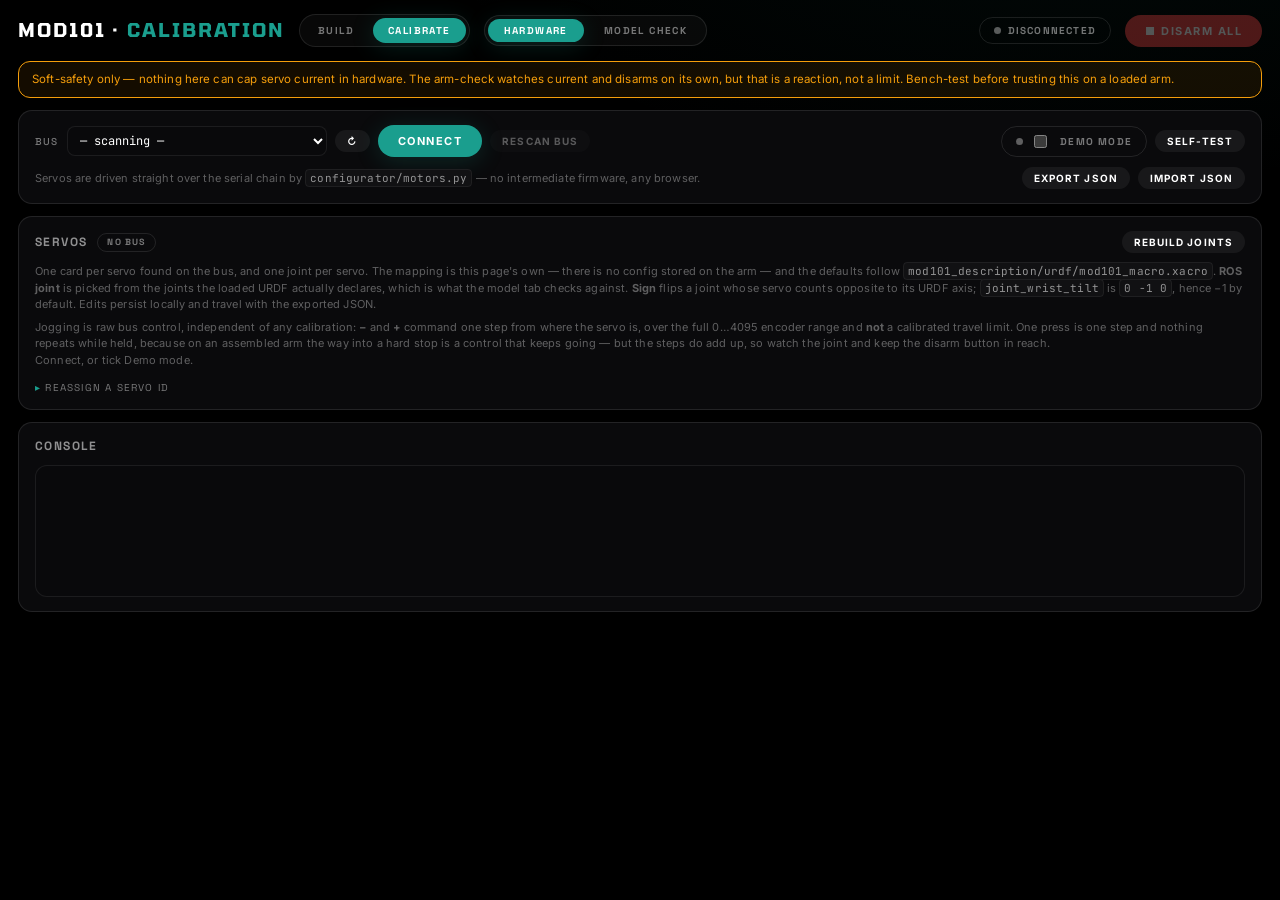
==== commit a621e50e: "changes to the configurator" ====
--- a/configurator/calibrate.html
+++ b/configurator/calibrate.html
@@ -7,12 +7,25 @@
 <link rel="preconnect" href="https://fonts.googleapis.com">
 <link rel="preconnect" href="https://fonts.gstatic.com" crossorigin>
 <link href="https://fonts.googleapis.com/css2?family=Tomorrow:wght@400;500;600;700&family=Space+Grotesk:wght@400;500;700&family=Inter:wght@400;500;600;700&family=JetBrains+Mono:wght@400;500&display=swap" rel="stylesheet">
+<script type="importmap">
+{
+  "imports": {
+    "three": "https://esm.sh/three@0.158.0",
+    "three/": "https://esm.sh/three@0.158.0/",
+    "urdf-loader": "https://esm.sh/urdf-loader@0.12.6?deps=three@0.158.0"
+  }
+}
+</script>
 <link rel="stylesheet" href="theme.css">
 <style>
-  /* Ported from link101/link-base101/web/calibrate.html (Axon calibration
-     wizard) and restyled onto the Robocore tokens in theme.css. The DDSM210
-     wheel control from axon-config.html is deliberately not carried over —
-     it's base101 chassis hardware, not ST-series servos. */
+  /* Two tabs, one bus. HARDWARE owns the serial chain — find servos, name them,
+     drive them, watch them. MODEL owns the same three.js scene as the build page
+     (viewer.js) and calibrates each joint against the URDF it will actually be
+     driven by, so a travel range that doesn't match its `<limit>` is visible
+     while the joint is being swept rather than at the first planner failure.
+
+     Wizard flow ported from link101/link-base101/web/calibrate.html and restyled
+     onto the Robocore tokens in theme.css. Every joint here is a single servo. */
 
   * { box-sizing: border-box; }
   html, body { height: 100%; }
@@ -30,8 +43,8 @@
     line-height: 1.5;
   }
 
-  .app { max-width: 1400px; margin: 0 auto; padding: 14px 18px 48px; }
-  header.top { display: flex; align-items: center; gap: 16px; margin-bottom: 14px; }
+  .app { max-width: 1600px; margin: 0 auto; padding: 14px 18px 48px; }
+  header.top { display: flex; align-items: center; gap: 14px; margin-bottom: 14px; flex-wrap: wrap; }
   header.top .spacer { flex: 1; }
 
   h1 {
@@ -50,8 +63,20 @@
     margin: 0;
   }
 
+  /* in-page tabs — same pill as .nav, but buttons */
+  .tabs { display: flex; gap: 4px; padding: 3px; border: 1px solid var(--border-hairline); border-radius: var(--radius-pill); background: rgba(255,255,255,.03); }
+  .tabs button {
+    background: none; box-shadow: none; color: var(--text-tertiary);
+    padding: 5px 16px; border-radius: var(--radius-pill);
+    font-family: var(--font-label); font-size: 10px; letter-spacing: 1.4px;
+  }
+  .tabs button:hover:not(.active) { color: var(--text-primary); background: rgba(255,255,255,.06); opacity: 1; }
+  .tabs button.active { color: #fff; background: var(--accent); box-shadow: var(--shadow-accent-glow); }
+  .pane[hidden] { display: none; }
+
   .cols { display: grid; grid-template-columns: minmax(0,1fr) 330px; gap: 12px; align-items: start; }
-  @media (max-width: 1100px) { .cols { grid-template-columns: 1fr; } }
+  .cols.model { grid-template-columns: minmax(0,1fr) 470px; }
+  @media (max-width: 1180px) { .cols, .cols.model { grid-template-columns: 1fr; } }
   .side { position: sticky; top: 14px; }
 
   .panel {
@@ -61,6 +86,7 @@
     padding: 14px 16px;
     margin-bottom: 12px;
   }
+  .panel.tight { padding: 10px 12px; }
   .panel-head { display: flex; align-items: center; gap: 10px; margin-bottom: 10px; }
   .panel-head .spacer { flex: 1; }
 
@@ -93,6 +119,7 @@
     letter-spacing: 1.2px; text-transform: uppercase;
     padding: 2px 9px; border-radius: var(--radius-pill);
     border: 1px solid var(--accent); color: var(--accent);
+    white-space: nowrap;
   }
   .chip.ok   { border-color: var(--accent);    color: var(--accent); }
   .chip.warn { border-color: var(--amber-500); color: var(--amber-500); }
@@ -134,6 +161,7 @@
     font-family: var(--font-body); font-size: 12px;
   }
   td.num { font-variant-numeric: tabular-nums; color: var(--text-primary); }
+  tr.sel td { background: var(--teal-tint-08); }
 
   .note { color: var(--text-quaternary); font-size: 11px; margin: 6px 0 0; line-height: 1.5; }
   .prompt { font-size: 14px; margin: 4px 0 10px; }
@@ -160,16 +188,12 @@
   .pip.active { border-color: var(--accent); color: var(--accent); }
   .pip.clean  { border-color: var(--accent); color: var(--accent); }
   .pip.bad    { border-color: var(--red-500); color: var(--red-500); }
+  .pip.moving .dot { background: var(--amber-500); box-shadow: 0 0 8px var(--amber-500); }
   .pip small { font-family: var(--font-mono); letter-spacing: 0; text-transform: none; opacity: .7; }
 
   /* gauges */
   .track { height: 10px; border-radius: var(--radius-pill); background: var(--bg-surface); border: 1px solid var(--border-subtle); overflow: hidden; }
   .track .fill { height: 100%; background: var(--accent); width: 0; transition: width .12s; }
-  .gauge { position: relative; height: 44px; border-radius: var(--radius-xs); background: var(--bg-surface); border: 1px solid var(--border-subtle); margin: 8px 0; }
-  .gauge .band { position: absolute; top: 0; bottom: 0; background: var(--teal-tint-12); }
-  .gauge .ktick { position: absolute; top: 0; bottom: 0; width: 1px; background: var(--text-quaternary); }
-  .gauge .live { position: absolute; top: 4px; bottom: 4px; width: 3px; border-radius: 2px; background: var(--amber-500); transition: left .08s; }
-  .gauge.balanced .live { background: var(--accent); box-shadow: 0 0 8px var(--teal-glow); }
 
   .kv { display: flex; gap: 22px; flex-wrap: wrap; margin: 10px 0; }
   .kv div { font-family: var(--font-label); font-size: 9px; text-transform: uppercase; letter-spacing: 1px; color: var(--text-tertiary); font-weight: 700; }
@@ -185,9 +209,8 @@
   .curbar.high .f { background: var(--red-500); }
 
   .verdict { border-radius: var(--radius-sm); padding: 10px 13px; border: 1px solid var(--border-hairline); margin: 8px 0; font-size: 12.5px; }
-  .verdict.clean   { border-color: var(--accent);    background: var(--teal-tint-08); }
-  .verdict.binding,
-  .verdict.fault   { border-color: var(--red-500);   background: rgba(239,68,68,.08); }
+  .verdict.clean { border-color: var(--accent);  background: var(--teal-tint-08); }
+  .verdict.fault { border-color: var(--red-500); background: rgba(239,68,68,.08); }
   .verdict b { color: var(--text-primary); }
 
   .banner {
@@ -200,31 +223,103 @@
     white-space: pre-wrap; background: var(--bg-surface);
     color: var(--text-secondary); border: 1px solid var(--border-subtle);
     border-radius: var(--radius-sm); padding: 9px 11px;
-    height: 150px; overflow: auto;
+    height: 132px; overflow: auto;
     font-family: var(--font-mono); font-size: 11px; line-height: 1.6;
   }
   .row { display: flex; gap: 8px; align-items: center; flex-wrap: wrap; }
 
-  /* joint status sidebar */
-  #jointStatus { max-height: calc(100vh - 9rem); overflow: auto; }
-  .jstat { border: 1px solid var(--border-subtle); border-radius: var(--radius-sm); background: var(--bg-surface); padding: 8px 10px; margin-bottom: 8px; }
-  .jstat:last-child { margin-bottom: 0; }
-  .jstat.active { border-color: var(--accent); }
-  .jstat-name { display: flex; align-items: center; gap: 6px; font-family: var(--font-label); font-size: 10px; font-weight: 700; text-transform: uppercase; letter-spacing: 1px; margin-bottom: 7px; }
-  .jstat-name small { color: var(--text-quaternary); font-family: var(--font-mono); font-weight: 400; letter-spacing: 0; text-transform: none; }
-  .jmotors { display: flex; gap: 7px; }
-  .jmotor { flex: 1; min-width: 0; border: 1px solid var(--border-faint); border-radius: var(--radius-xs); padding: 6px 8px; background: var(--bg-card); }
-  .jmh { display: flex; align-items: center; gap: 6px; font-family: var(--font-mono); font-size: 11px; font-weight: 500; margin-bottom: 5px; }
+  /* ---- 3D model pane ---- */
+  .viewer-wrap { position: relative; height: calc(100vh - 210px); min-height: 460px; border-radius: var(--radius-sm); overflow: hidden; border: 1px solid var(--border-subtle); }
+  #viewer { position: absolute; inset: 0; }
+  #viewer canvas { display: block; width: 100%; height: 100%; }
+  .viewer-overlay {
+    position: absolute; top: 12px; left: 12px; width: 330px;
+    background: rgba(0,0,0,.66); border: 1px solid var(--border-hairline);
+    border-radius: var(--radius-sm); padding: 11px 13px;
+    backdrop-filter: blur(8px); -webkit-backdrop-filter: blur(8px);
+  }
+  .viewer-overlay h3 {
+    font-family: var(--font-label); font-size: 11px; font-weight: 700;
+    text-transform: uppercase; letter-spacing: 1.5px;
+    color: var(--text-secondary); margin: 0 0 8px;
+  }
+  .viewer-foot { position: absolute; left: 12px; right: 12px; bottom: 10px; display: flex; gap: 8px; align-items: center; flex-wrap: wrap; }
+  .viewer-foot .note { margin: 0; background: rgba(0,0,0,.55); padding: 4px 9px; border-radius: var(--radius-xs); }
+
+  /* URDF-vs-hardware travel bars: one shared scale, two stacked bands, one
+     live needle through both — the whole point of the model tab in one widget. */
+  .limbar { margin: 8px 0 2px; }
+  .lrow { display: grid; grid-template-columns: 62px 1fr 108px; gap: 8px; align-items: center; margin: 4px 0; }
+  .llab { font-family: var(--font-label); font-size: 9px; text-transform: uppercase; letter-spacing: 1px; color: var(--text-tertiary); font-weight: 700; }
+  .ltrack { position: relative; height: 13px; border-radius: 3px; background: var(--bg-surface); border: 1px solid var(--border-subtle); overflow: hidden; }
+  .lband { position: absolute; top: 0; bottom: 0; border-radius: 2px; }
+  .lband.urdf { background: rgba(148,163,184,.35); }
+  .lband.hw   { background: var(--teal-tint-20); border: 1px solid var(--accent); }
+  .lband.over { background: rgba(239,68,68,.45); }
+  .lzero { position: absolute; top: 0; bottom: 0; width: 1px; background: var(--text-quaternary); }
+  .lneedle { position: absolute; top: -2px; bottom: -2px; width: 2px; background: var(--amber-500); box-shadow: 0 0 6px var(--amber-500); transition: left .07s linear; }
+  .lval { font-family: var(--font-mono); font-size: 10.5px; color: var(--text-secondary); text-align: right; font-variant-numeric: tabular-nums; }
+  .lscale { display: flex; justify-content: space-between; font-family: var(--font-mono); font-size: 9.5px; color: var(--text-quaternary); padding-left: 70px; }
+
+  .fit td.v { font-family: var(--font-label); font-size: 9px; letter-spacing: 1px; text-transform: uppercase; }
+  .fit tr.bad-row td { color: var(--red-500); }
+
+  /* ---- the servo card ------------------------------------------------
+     One card per servo on the bus. The servo is the component: its identity,
+     what joint it is mapped to, what it is doing right now, and how to move
+     it are one object, because on the bench they are one question. */
+  .servos { display: grid; grid-template-columns: repeat(auto-fill, minmax(400px, 1fr)); gap: 10px; }
+  .servo {
+    border: 1px solid var(--border-subtle); border-radius: var(--radius-sm);
+    background: var(--bg-surface); padding: 9px 11px 10px;
+    cursor: pointer; position: relative;
+  }
+  .servo.sel { border-color: var(--accent); }
+  .servo input, .servo select, .servo summary { cursor: auto; }
+  /* The wizard's current joint, so the model tab's position is legible here. */
+  .servo.active::before {
+    content: ""; position: absolute; left: -1px; top: 9px; bottom: 9px; width: 2px;
+    border-radius: 2px; background: var(--accent);
+  }
+  .svh { display: flex; align-items: center; gap: 7px; margin-bottom: 8px; }
+  .svh .spacer { flex: 1; }
+  .svid { font-family: var(--font-mono); font-size: 12px; color: var(--text-secondary); }
+  .svname {
+    font-family: var(--font-label); font-size: 10px; font-weight: 700;
+    text-transform: uppercase; letter-spacing: 1px; color: var(--text-primary);
+    overflow: hidden; text-overflow: ellipsis; white-space: nowrap;
+  }
   .jdot { width: 6px; height: 6px; border-radius: 50%; background: var(--text-quaternary); flex: none; }
   .jdot.on { background: var(--accent); box-shadow: 0 0 0 2px var(--teal-tint-20); }
+
+  .svmap { display: grid; grid-template-columns: 1fr 1fr; gap: 5px 8px; margin-bottom: 8px; }
+  .svmap label {
+    display: grid; grid-template-columns: 3.6rem 1fr; gap: 6px; align-items: center;
+    font-family: var(--font-label); font-size: 9px; text-transform: uppercase;
+    letter-spacing: 1px; color: var(--text-tertiary); font-weight: 700;
+  }
+  .svmap select, .svmap input { width: 100%; min-width: 0; }
+
+  .svtel {
+    display: grid; grid-template-columns: repeat(auto-fit, minmax(92px,1fr)); gap: 2px 10px;
+    border-top: 1px solid var(--border-faint); border-bottom: 1px solid var(--border-faint);
+    padding: 6px 0; margin-bottom: 8px;
+  }
   .jmf { display: flex; justify-content: space-between; gap: 6px; font-family: var(--font-mono); font-size: 10.5px; color: var(--text-quaternary); line-height: 1.7; }
   .jmf b { color: var(--text-secondary); font-variant-numeric: tabular-nums; font-weight: 500; }
   .jmf.hot b { color: var(--red-500); }
 
-  /* setup / mapping tables */
-  .maptable input[type=text] { width: 100%; min-width: 90px; }
-  .maptable select { width: 100%; }
-  .maptable td { padding: 4px 6px; }
+  .svdrive { display: flex; gap: 6px; align-items: center; flex-wrap: wrap; }
+  .svdrive .spacer { flex: 1; }
+  /* Jog is a pair of buttons, not a slider: one press is one small step, so
+     there is no gesture here that can run a joint into its hard stop. */
+  .jog {
+    font-family: var(--font-mono); font-size: 15px; line-height: 1;
+    padding: 5px 12px; min-width: 2.4rem;
+  }
+  .jog:disabled { opacity: .35; }
+  .svstep { font-family: var(--font-mono); font-size: 11px; }
+  .svprof { margin-top: 8px; }
 
   details.fold > summary {
     cursor: pointer; list-style: none;
@@ -250,8 +345,15 @@
       <a href="/">Build</a>
       <a href="/calibrate.html" class="active">Calibrate</a>
     </nav>
+    <div class="tabs" id="tabs">
+      <button data-tab="hw" class="active">Hardware</button>
+      <button data-tab="model">Model check</button>
+    </div>
     <span class="spacer"></span>
     <span class="status" id="status">disconnected</span>
+    <!-- E-stop lives in the header, not in a tab: whichever tab is showing,
+         the way to drop torque has to be one click away. -->
+    <button id="estop" class="danger" disabled>■ Disarm all</button>
   </header>
 
   <div class="banner" id="fwBanner">
@@ -259,125 +361,179 @@
     disarms on its own, but that is a reaction, not a limit. Bench-test before trusting this on a loaded arm.
   </div>
 
-  <div class="cols">
-  <main>
-
-    <div class="panel">
-      <div class="bar">
-        <label class="lbl" for="portSel">bus</label>
-        <select id="portSel" style="min-width:260px"><option value="">— scanning —</option></select>
-        <button class="ghost sm" id="refreshPorts">↻</button>
-        <button id="connect">Connect</button>
-        <button id="estop" class="danger" disabled>■ Disarm all</button>
-        <span class="spacer"></span>
-        <label class="status" style="cursor:pointer"><input type="checkbox" id="demo" style="margin-right:6px"> Demo mode</label>
-        <button id="selftest" class="ghost sm">Self-test</button>
+  <!-- ================================================================
+       TAB 1 — HARDWARE: the serial chain and nothing else.
+       ================================================================ -->
+  <section class="pane" id="pane-hw">
+
+      <div class="panel">
+        <div class="bar">
+          <label class="lbl" for="portSel">bus</label>
+          <select id="portSel" style="min-width:260px"><option value="">— scanning —</option></select>
+          <button class="ghost sm" id="refreshPorts">↻</button>
+          <button id="connect">Connect</button>
+          <button class="ghost sm" id="rescan" disabled>Rescan bus</button>
+          <span class="spacer"></span>
+          <label class="status" style="cursor:pointer"><input type="checkbox" id="demo" style="margin-right:6px"> Demo mode</label>
+          <button id="selftest" class="ghost sm">Self-test</button>
+        </div>
+        <div class="bar" style="margin-top:10px">
+          <span class="note" style="margin:0">Servos are driven straight over the serial chain by
+            <code>configurator/motors.py</code> — no intermediate firmware, any browser.</span>
+          <span class="spacer"></span>
+          <button id="exportBtn" class="ghost sm">Export JSON</button>
+          <button id="importBtn" class="ghost sm">Import JSON</button>
+          <input type="file" id="importFile" accept="application/json" hidden>
+        </div>
       </div>
-      <div class="bar" style="margin-top:10px">
-        <span class="note" style="margin:0">Servos are driven straight over the serial chain by
-          <code>configurator/motors.py</code> — no intermediate firmware, any browser.</span>
-        <span class="spacer"></span>
-        <button id="exportBtn" class="ghost sm">Export JSON</button>
-        <button id="importBtn" class="ghost sm">Import JSON</button>
-        <input type="file" id="importFile" accept="application/json" hidden>
+
+      <!-- ============ The servos ============
+           One card per servo, and the card is the whole component: identity,
+           the joint it is mapped to, live telemetry, and the controls that
+           move it. These used to be three panels — a mapping table, a
+           separate "drive a servo" pane and a status sidebar — which meant
+           three places to look at while turning one motor. -->
+      <div class="panel">
+        <div class="panel-head">
+          <h2>Servos</h2>
+          <span class="chip mute" id="setupCount">no bus</span>
+          <span class="spacer"></span>
+          <button class="ghost sm" id="rebuild">Rebuild joints</button>
+        </div>
+        <p class="note" style="margin-top:0">
+          One card per servo found on the bus, and one joint per servo. The mapping is this page's own — there
+          is no config stored on the arm — and the defaults follow
+          <code>mod101_description/urdf/mod101_macro.xacro</code>. <b>ROS joint</b> is picked from the joints
+          the loaded URDF actually declares, which is what the model tab checks against.
+          <b>Sign</b> flips a joint whose servo counts opposite to its URDF axis;
+          <code>joint_wrist_tilt</code> is <code>0 -1 0</code>, hence −1 by default. Edits persist locally and
+          travel with the exported JSON.
+        </p>
+        <p class="note">
+          Jogging is raw bus control, independent of any calibration: <b>−</b> and <b>+</b> command one step
+          from where the servo is, over the full 0…4095 encoder range and <b>not</b> a calibrated travel
+          limit. One press is one step and nothing repeats while held, because on an assembled arm the way
+          into a hard stop is a control that keeps going — but the steps do add up, so watch the joint and
+          keep the disarm button in reach.
+        </p>
+        <div id="servoList" class="servos"><p class="note" style="margin:0">Connect, or tick Demo mode.</p></div>
+        <details class="fold" style="margin-top:12px">
+          <summary>Reassign a servo ID</summary>
+          <div class="row" style="margin-top:8px">
+            <span class="unit">from <input type="number" id="idFrom" min="0" max="253" value="1" style="width:4.5rem"></span>
+            <span class="unit">to <input type="number" id="idTo" min="0" max="253" value="1" style="width:4.5rem"></span>
+            <button class="ghost sm" id="setId" disabled>Set ID</button>
+            <span class="note" style="margin:0">Writes EEPROM. Only one servo on the bus at a time, or they all take the new ID.</span>
+          </div>
+        </details>
       </div>
+
+  </section>
+
+  <!-- ================================================================
+       TAB 2 — MODEL CHECK: the same scene as the build page, driven by
+       the live servos, with each joint's measured travel put next to the
+       <limit> the URDF declares for it.
+       ================================================================ -->
+  <section class="pane" id="pane-model" hidden>
+    <div class="cols model">
+      <main>
+        <div class="panel tight">
+          <div class="viewer-wrap">
+            <div id="viewer"></div>
+            <div class="viewer-overlay">
+              <h3 id="ovTitle">no joint selected</h3>
+              <div id="ovBars"><p class="note" style="margin:0">Connect the bus (or tick Demo mode) and pick a joint.</p></div>
+            </div>
+            <div class="viewer-foot">
+              <span class="note" id="viewer-status">Loading URDF…</span>
+              <span class="spacer" style="flex:1"></span>
+              <label class="note" style="cursor:pointer"><input type="checkbox" id="follow" checked style="margin-right:5px">follow motion</label>
+              <button class="ghost sm" id="reframe">Reframe</button>
+              <button class="ghost sm" id="reloadUrdf">Reload URDF</button>
+            </div>
+          </div>
+        </div>
+
+        <div class="panel">
+          <div class="panel-head">
+            <h2>URDF ↔ hardware fit</h2>
+            <span class="chip mute" id="fitState">nothing measured</span>
+            <span class="spacer"></span>
+            <button class="ghost sm" id="fitSnippet">URDF limit block</button>
+          </div>
+          <p class="note" style="margin-top:0">
+            Every actuated joint the URDF declares, against the travel actually measured on the arm. A joint
+            where the URDF allows <b>more</b> travel than the hardware has is the dangerous direction — a
+            planner will happily command into a hard stop.
+          </p>
+          <div style="overflow-x:auto">
+            <table class="fit" id="fitTable">
+              <thead><tr><th>URDF joint</th><th>servo</th><th>URDF range</th><th>measured</th><th>Δ lower</th><th>Δ upper</th><th>fit</th></tr></thead>
+              <tbody id="fitBody"><tr><td colspan="7" class="note">Load the URDF and calibrate a joint.</td></tr></tbody>
+            </table>
+          </div>
+          <div id="fitOut"></div>
+        </div>
+      </main>
+
+      <aside>
+        <div id="rail" class="rail"></div>
+
+        <!-- The single live wizard stage; re-rendered per state. -->
+        <div id="stage"></div>
+
+        <!-- ============ Exports ============ -->
+        <div class="panel">
+          <div class="panel-head">
+            <h2>Generate configs</h2>
+            <span class="chip mute" id="genState">nothing calibrated</span>
+            <span class="spacer"></span>
+            <button class="ghost sm" id="genPreview">Preview</button>
+            <button id="genWrite" disabled>Write to repo</button>
+          </div>
+          <p class="note" style="margin-top:0">
+            Turns the calibrated tick ranges into <code>src/mod101_control/config/calibration.yaml</code> (ROS,
+            radians relative to each joint's home) and a LeRobot calibration JSON. STS3215 encoders are 4096
+            ticks/rev and direct-drive, so ticks convert straight to radians — the same counts serve both stacks.
+          </p>
+          <div id="genOut"></div>
+        </div>
+      </aside>
     </div>
-
-    <!-- ============ Servo setup ============ -->
-    <div class="panel">
-      <div class="panel-head">
-        <h2>Servo setup</h2>
-        <span class="chip mute" id="setupCount">no bus</span>
-        <span class="spacer"></span>
-        <button class="ghost sm" id="rescan" disabled>Rescan bus</button>
-        <button class="ghost sm" id="rebuild">Rebuild joints</button>
-      </div>
-      <p class="note" style="margin-top:0">
-        One row per servo found on the bus. The mapping is this page's own — there is no config stored on the
-        arm — and the defaults follow <code>mod101_description/urdf/mod101_macro.xacro</code>.
-        <b>Mirror</b> pairs a second servo to the same joint (0 = single).
-        <b>Sign</b> flips a joint whose servo counts opposite to its URDF axis;
-        <code>joint_wrist_tilt</code> is <code>0 -1 0</code>, hence −1 by default. Edits persist locally and
-        travel with the exported JSON — press <b>Rebuild joints</b> after changing a mirror.
-      </p>
-      <div style="overflow-x:auto">
-        <table class="maptable" id="setupTable">
-          <thead><tr>
-            <th>ID</th><th>Mirror</th><th>Model</th>
-            <th>ROS joint</th><th>LeRobot</th><th>Sign</th><th>Position</th>
-          </tr></thead>
-          <tbody id="setupBody"><tr><td colspan="7" class="note">Connect, or tick Demo mode.</td></tr></tbody>
-        </table>
-      </div>
-      <details class="fold" style="margin-top:10px">
-        <summary>Reassign a servo ID</summary>
-        <div class="row" style="margin-top:8px">
-          <span class="unit">from <input type="number" id="idFrom" min="0" max="253" value="1" style="width:4.5rem"></span>
-          <span class="unit">to <input type="number" id="idTo" min="0" max="253" value="1" style="width:4.5rem"></span>
-          <button class="ghost sm" id="setId" disabled>Set ID</button>
-          <span class="note" style="margin:0">Writes EEPROM. Only one servo on the bus at a time, or they all take the new ID.</span>
-        </div>
-      </details>
-    </div>
-
-    <div id="rail" class="rail"></div>
-
-    <!-- The single live wizard stage; re-rendered per state. -->
-    <div id="stage"></div>
-
-    <!-- ============ Exports ============ -->
-    <div class="panel">
-      <div class="panel-head">
-        <h2>Generate configs</h2>
-        <span class="chip mute" id="genState">nothing calibrated</span>
-        <span class="spacer"></span>
-        <button class="ghost sm" id="genPreview">Preview</button>
-        <button id="genWrite" disabled>Write to repo</button>
-      </div>
-      <p class="note" style="margin-top:0">
-        Turns the calibrated tick ranges into <code>src/mod101_control/config/calibration.yaml</code> (ROS, radians
-        relative to each joint's home) and a LeRobot calibration JSON. STS3215 encoders are 4096 ticks/rev and
-        direct-drive, so ticks convert straight to radians — the same counts serve both stacks.
-      </p>
-      <div id="genOut"></div>
-    </div>
-
-    <div class="panel">
-      <div class="panel-head"><h2>Console</h2></div>
-      <div id="log"></div>
-    </div>
-  </main>
-
-  <aside class="side">
-    <div class="panel">
-      <div class="panel-head"><h2>Joint status</h2><span class="spacer"></span><span class="note" style="margin:0" id="jsHint">not connected</span></div>
-      <div id="jointStatus"></div>
-    </div>
-  </aside>
+  </section>
+
+  <div class="panel">
+    <div class="panel-head"><h2>Console</h2></div>
+    <div id="log"></div>
   </div>
 </div>
-
-<script>
+<script type="module">
 "use strict";
+import { createViewer } from './viewer.js';
+
 const $ = (id) => document.getElementById(id);
 function log(m){ const e=$("log"); e.textContent += m+"\n"; e.scrollTop=e.scrollHeight; }
+// A thrown error used to kill the rest of the module silently, which showed up
+// as "the page just doesn't do anything". Put it where the operator can see it.
+window.addEventListener("error", e=>log(`! script error: ${e.message} (${(e.filename||"").split("/").pop()}:${e.lineno})`));
+window.addEventListener("unhandledrejection", e=>log(`! unhandled: ${e.reason && e.reason.message || e.reason}`));
 
 // ======================================================================
 // Constants
 // ======================================================================
-const DEADBAND = 10;        // servo position deadband (ticks)
-const SPREAD_THRESH = 25;   // max sum-spread for a "clean" pair
 const MARGIN = 30;          // ticks pulled in from each hard stop
-const JUMP_THRESH = 400;    // single-servo discontinuity => encoder slip/fault
+const JUMP_THRESH = 400;    // position discontinuity => encoder slip/fault
 const TEMP_TRIP = 70;       // °C hard stop
 const TEMP_WARN = 64;
-const ARM_LOW_MA = 250;     // arm-check: each servo current must be below this
-const ARM_MATCH_MA = 100;   // arm-check: pair currents must agree within this
+const ARM_LOW_MA = 250;     // arm-check: servo current must be below this
 const ARM_SPEED = 200, ARM_ACCEL = 8;   // gentle re-arm profile
-const TEST_DELTA_OK = 50;   // live mirror-sum error (ticks) considered balanced under power
 const TICKS = 4096;
 const TICK_RAD = (2*Math.PI)/TICKS;     // STS3215: 4096 counts/rev, direct drive
 const LEROBOT_CENTER = 2047;            // LeRobot homes a joint to mid-scale
+const FIT_TOL = 2*Math.PI/180;          // URDF vs measured: 2° counts as 1-to-1
+const MOTION_TICKS = 12;                // per-sample delta that reads as "moving"
+const MOTION_HOLD = 900;                // ms a joint stays flagged as moving
 
 // Wrap helpers: servo position wraps at the 0/4095 seam. modTick wraps a value
 // into 0..4095; wrapSigned gives the signed shortest delta (-2048..2047);
@@ -385,6 +541,9 @@
 const modTick=(v)=>((Math.round(v)%TICKS)+TICKS)%TICKS;
 const wrapSigned=(x)=>{ x=((x%TICKS)+TICKS)%TICKS; return x>TICKS/2? x-TICKS : x; };
 function makeUnwrap(){ let last=null, off=0; return (raw)=>{ if(last!=null){ const d=raw-last; if(d>TICKS/2) off-=TICKS; else if(d<-TICKS/2) off+=TICKS; } last=raw; return raw+off; }; }
+const deg=(r)=>(r*180/Math.PI);
+const degs=(r)=>`${r>=0?"+":""}${deg(r).toFixed(1)}°`;
+const esc=(s)=>String(s).replace(/[&<>"]/g,c=>({"&":"&amp;","<":"&lt;",">":"&gt;",'"':"&quot;"}[c]));
 
 // ======================================================================
 // mod101 joint mapping
@@ -394,78 +553,49 @@
 // which servo is which joint; it lives in localStorage and in the export.
 // `sign` reconciles the servo's counting direction with the URDF joint axis:
 // joint_wrist_tilt's axis is `0 -1 0`, so its default is -1. The tool joint is
-// literally named `6` per docs/tool-convention.md.
+// literally named `6` per docs/tool-convention.md. One servo, one joint.
 // ======================================================================
 const SERVO_MODELS = ["sts3215","sts3250","st3120"];
 const DEFAULT_MAP = {
-  1: { ros:"joint_base",       lerobot:"shoulder_pan",  sign:+1, model:"sts3215", mirror:0 },
-  2: { ros:"joint_shoulder",   lerobot:"shoulder_lift", sign:+1, model:"sts3215", mirror:0 },
-  3: { ros:"joint_elbow",      lerobot:"elbow_flex",    sign:+1, model:"sts3215", mirror:0 },
-  4: { ros:"joint_wrist_tilt", lerobot:"wrist_flex",    sign:-1, model:"sts3215", mirror:0 },
-  5: { ros:"joint_wrist_roll", lerobot:"wrist_roll",    sign:+1, model:"sts3215", mirror:0 },
-  6: { ros:"6",                lerobot:"gripper",       sign:+1, model:"sts3215", mirror:0 },
+  1: { ros:"joint_base",       lerobot:"shoulder_pan",  sign:+1, model:"sts3215" },
+  2: { ros:"joint_shoulder",   lerobot:"shoulder_lift", sign:+1, model:"sts3215" },
+  3: { ros:"joint_elbow",      lerobot:"elbow_flex",    sign:+1, model:"sts3215" },
+  4: { ros:"joint_wrist_tilt", lerobot:"wrist_flex",    sign:-1, model:"sts3215" },
+  5: { ros:"joint_wrist_roll", lerobot:"wrist_roll",    sign:+1, model:"sts3215" },
+  6: { ros:"6",                lerobot:"gripper",       sign:+1, model:"sts3215" },
 };
 const MAP_KEY = "mod101.calibration.map";
 let jointMap = loadMap();
 function loadMap(){
-  try{ const s=localStorage.getItem(MAP_KEY); if(s) return Object.assign({}, DEFAULT_MAP, JSON.parse(s)); }catch(e){}
+  try{
+    const s=localStorage.getItem(MAP_KEY);
+    if(s){
+      const saved=JSON.parse(s);
+      // Older saves carried a `mirror` field from when a joint could be two
+      // servos. Drop it on read so it can't come back through localStorage.
+      for(const v of Object.values(saved)) delete v.mirror;
+      return Object.assign({}, DEFAULT_MAP, saved);
+    }
+  }catch(e){}
   return JSON.parse(JSON.stringify(DEFAULT_MAP));
 }
 function saveMap(){ try{ localStorage.setItem(MAP_KEY, JSON.stringify(jointMap)); }catch(e){} }
 function mapFor(id){
-  if(!jointMap[id]) jointMap[id] = { ros:`servo_${id}`, lerobot:`servo_${id}`, sign:+1, model:"sts3215", mirror:0 };
-  if(jointMap[id].mirror===undefined) jointMap[id].mirror=0;
+  if(!jointMap[id]) jointMap[id] = { ros:`servo_${id}`, lerobot:`servo_${id}`, sign:+1, model:"sts3215" };
   return jointMap[id];
 }
 
 // ======================================================================
 // Calibration math — PURE, no DOM, unit-tested below
 // ======================================================================
-function median(a){
-  if(!a.length) return 0;
-  const s=[...a].sort((x,y)=>x-y), n=s.length;
-  return n%2 ? s[(n-1)/2] : (s[n/2-1]+s[n/2])/2;
-}
-// pair: as primary p rises, mirror m must not rise (within deadband jitter).
-// Noise-robust: bin by position and compare per-bin medians, so per-sample
-// jitter can't false-fire a "reversal" — only a genuine step (slip) trips it.
-function monotonicNonIncreasing(samples){
-  const s=[...samples].sort((a,b)=>a.p-b.p);
-  if(s.length<4) return true;
-  const BIN=64, bins=new Map();
-  for(const x of s){ const b=Math.round(x.p/BIN); if(!bins.has(b)) bins.set(b,[]); bins.get(b).push(x.m); }
-  const meds=[...bins.keys()].sort((a,b)=>a-b).map(k=>median(bins.get(k)));
-  for(let i=1;i<meds.length;i++){ if(meds[i] > meds[i-1] + DEADBAND) return false; }
-  return true;
-}
-function computePairCalibration(samples){
-  const S = samples.map(s=>s.p+s.m);
-  const K = Math.round(median(S));
-  const spread = (Math.max(...S) - Math.min(...S));
-  const monotonic = monotonicNonIncreasing(samples);
-  const ps = samples.map(s=>s.p);
-  const min_p = Math.min(...ps) + MARGIN;
-  const max_p = Math.max(...ps) - MARGIN;
-  const center_p = Math.round((min_p + max_p)/2);
-  const center_m = K - center_p;                 // bakes the offset into the pair
-  let verdict, divergeAngle=null, faultId=null;
-  if (spread <= SPREAD_THRESH && monotonic) verdict = "clean";
-  else if (!monotonic) { verdict = "fault";      // encoder / slip / damage
-    const s=[...samples].sort((a,b)=>a.p-b.p);
-    for(let i=1;i<s.length;i++){ if(s[i].m > s[i-1].m + DEADBAND){ divergeAngle=s[i].p; break; } }
-  } else { verdict = "binding";                  // non-coaxial / mechanical bind
-    let worst=-1; for(const s of samples){ const d=Math.abs(s.p+s.m-K); if(d>worst){worst=d;divergeAngle=s.p;} }
-  }
-  return {kind:"pair", K, spread, monotonic, min_p, max_p, center_p, center_m, verdict, divergeAngle, faultId, n:samples.length};
-}
-function computeSingleCalibration(samples){
+function computeCalibration(samples){
   const ps = samples.map(s=>s.p);
   const min_p = Math.min(...ps) + MARGIN;
   const max_p = Math.max(...ps) - MARGIN;
   const center_p = Math.round((min_p + max_p)/2);
   let fault=false, faultAt=null;
   for(let i=1;i<samples.length;i++){ if(Math.abs(samples[i].p-samples[i-1].p) > JUMP_THRESH){ fault=true; faultAt=samples[i].p; break; } }
-  return {kind:"single", min_p, max_p, center_p, verdict: fault?"fault":"clean", faultAt, n:samples.length};
+  return {min_p, max_p, center_p, verdict: fault?"fault":"clean", faultAt, n:samples.length};
 }
 
 // ----- Tick -> engineering units. Pure; exercised by the self-test. -----
@@ -489,16 +619,27 @@
     range_max: Math.max(r.min_p, r.max_p) + homing,
   };
 }
+// Measured travel vs the URDF's own <limit>. The asymmetry matters: a URDF that
+// allows MORE than the hardware has is the one that drives a joint into its
+// stop, so it's the failure. Less is merely wasted travel.
+function fitVerdict(measured, urdf){
+  const dLower = measured.lower - urdf.lower;   // >0 => urdf reaches further down
+  const dUpper = measured.upper - urdf.upper;   // <0 => urdf reaches further up
+  const over  = (dLower >  FIT_TOL) || (dUpper < -FIT_TOL);
+  const under = (dLower < -FIT_TOL) || (dUpper >  FIT_TOL);
+  const status = over ? "over-travel" : under ? "conservative" : "1:1";
+  return { dLower, dUpper, status, ok: !over };
+}
 
 // ----- test fixtures (synthetic) -----
-function genPairSweep(K, jitter, bindSlope, breakAt){
+function genSweep(jitter, breakAt){
   const out=[]; let p=1200;
   for(let k=0;k<240;k++){
     p += (k<120? 12 : -12);                      // up then down, hand-driven
-    const noise=()=> (((k*131+7)%17)-8);         // deterministic pseudo-noise
-    let m = K - p + (bindSlope? Math.round(bindSlope*(p-2200)) : 0) + (jitter? noise():0);
-    if(breakAt!=null && p>breakAt) m += 600;      // injected encoder slip
-    out.push({p, m});
+    const noise=(((k*131+7)%17)-8);              // deterministic pseudo-noise
+    let v = p + (jitter? noise:0);
+    if(breakAt!=null && p>breakAt) v += 600;     // injected encoder slip
+    out.push({p:v});
   }
   return out;
 }
@@ -506,21 +647,12 @@
   const T=[]; const approx=(a,b,t)=>Math.abs(a-b)<=t;
   const assert=(name,cond,detail)=>{ T.push({name,ok:!!cond,detail}); };
 
-  let r=computePairCalibration(genPairSweep(4096,false,0,null));
-  assert("perfect pair -> K~4096, spread~0, clean", approx(r.K,4096,4)&&r.spread<=2&&r.verdict==="clean", `K=${r.K} spread=${r.spread} ${r.verdict}`);
-
-  r=computePairCalibration(genPairSweep(4536,true,0,null));
-  assert("real elbow K~4536 -> clean offset (bake it, not damage)", approx(r.K,4536,12)&&r.verdict==="clean", `K=${r.K} spread=${r.spread} ${r.verdict}`);
-  assert("elbow centers sum to K", r.center_p+r.center_m===r.K, `${r.center_p}+${r.center_m}=${r.center_p+r.center_m} vs K=${r.K}`);
-
-  r=computePairCalibration(genPairSweep(4096,true,0.35,null));
-  assert("binding (position-dependent) -> reject @angle", r.verdict==="binding"&&r.divergeAngle!=null, `spread=${r.spread} ${r.verdict} @${r.divergeAngle}`);
-
-  r=computePairCalibration(genPairSweep(4096,true,0,2600));
-  assert("slip/fault (non-monotonic) -> reject", r.verdict==="fault", `${r.verdict} @${r.divergeAngle}`);
-
-  let s=computeSingleCalibration(genPairSweep(4096,true,0,null).map(x=>({p:x.p})));
-  assert("single clean sweep", s.verdict==="clean"&&s.max_p>s.min_p, `${s.verdict} [${s.min_p},${s.max_p}]`);
+  let s=computeCalibration(genSweep(true,null));
+  assert("clean hand sweep -> travel captured", s.verdict==="clean"&&s.max_p>s.min_p, `${s.verdict} [${s.min_p},${s.max_p}]`);
+  assert("home sits mid-travel", approx(s.center_p,(s.min_p+s.max_p)/2,1), `center=${s.center_p}`);
+
+  s=computeCalibration(genSweep(true,2600));
+  assert("encoder slip -> fault @pos", s.verdict==="fault"&&s.faultAt!=null, `${s.verdict} @${s.faultAt}`);
 
   // --- unit conversion ---
   const quarter={min_p:2048-1024, max_p:2048+1024, center_p:2048};
@@ -537,6 +669,17 @@
   L=rosLimits({min_p:4000, max_p:96, center_p:0},+1);
   assert("seam-crossing arc stays contiguous", approx(L.lower,-96*TICK_RAD,1e-6)&&approx(L.upper,96*TICK_RAD,1e-6),
          `[${L.lower.toFixed(4)}, ${L.upper.toFixed(4)}]`);
+
+  // --- urdf fit ---
+  const urdf={lower:-Math.PI/2, upper:Math.PI/2};
+  let f=fitVerdict({lower:-Math.PI/2, upper:Math.PI/2}, urdf);
+  assert("identical ranges -> 1:1", f.status==="1:1"&&f.ok, f.status);
+  f=fitVerdict({lower:-1.0, upper:Math.PI/2}, urdf);       // hardware stops short
+  assert("hardware short of urdf -> over-travel (unsafe)", f.status==="over-travel"&&!f.ok, `${f.status} dLower=${f.dLower.toFixed(3)}`);
+  f=fitVerdict({lower:-2.0, upper:2.0}, urdf);             // hardware has spare
+  assert("hardware wider than urdf -> conservative (safe)", f.status==="conservative"&&f.ok, f.status);
+  f=fitVerdict({lower:-Math.PI/2+0.01, upper:Math.PI/2-0.01}, urdf);
+  assert("sub-degree difference still reads 1:1", f.status==="1:1", f.status);
 
   const pass=T.filter(t=>t.ok).length;
   log(`-- self-test: ${pass}/${T.length} passed --`);
@@ -576,7 +719,7 @@
 async function moveServo(id,pos){ if(demoMode){ demoGoal[id]=pos; return; } return api(`/servo/${id}/move`,{pos:Math.round(pos)}); }
 async function setServoCfg(id,speed,accel){ if(demoMode) return; return api(`/servo/${id}/profile`,{speed,accel}); }
 
-async function torqueJoint(joint,on){ for(const id of joint.ids) await setTorque(id,on); }
+async function torqueJoint(joint,on){ await setTorque(joint.id,on); }
 async function failSafeDisarm(){
   if(demoMode){ for(const k in demoTorque) demoTorque[k]=false; return; }
   if(!busConnected) return;
@@ -585,28 +728,237 @@
 const sleep=(ms)=>new Promise(r=>setTimeout(r,ms));
 
 // ======================================================================
-// Demo mode — synthetic hardware so the gauge/verdict/arm-check animate
-// without a bench. Models a 6-single-servo mod101 arm.
+// Demo mode — synthetic hardware so the gauges, the verdicts and the 3D model
+// all animate without a bench. Six single servos.
 // ======================================================================
 let demoMode=false;
 const demoGoal={}, demoTorque={};
-let demoSweep={active:false, p:1200, dir:1, k:0, K:4536, bind:0, brk:null};
-function demoStartSweep(joint){ demoSweep={active:true,p:1500,dir:1,k:0,
-  K: joint.mirror?4536:0, bind:0, brk:null}; }
+let demoSweep={active:false, p:1200, dir:1, k:0};
+function demoStartSweep(){ demoSweep={active:true,p:1500,dir:1,k:0}; }
 function demoRead(id){
   if(demoSweep.active){ demoSweep.k++; demoSweep.p+=demoSweep.dir*12;
     if(demoSweep.p>3100) demoSweep.dir=-1; if(demoSweep.p<1200) demoSweep.dir=1; }
-  const j = wiz.joints[wiz.cur] || {primary:id,mirror:null};
+  const j = wiz.joints[wiz.cur] || {id};
   const noise=(((demoSweep.k*131+id*7)%15)-7);
   let pos;
   if(!demoSweep.active && demoTorque[id] && demoGoal[id]!=null){
     pos = demoGoal[id] + (noise%3);            // driven: settle near goal
-  } else if(id===j.primary) pos=Math.round(demoSweep.p);
-  else if(id===j.mirror) pos=Math.round(demoSweep.K - demoSweep.p + noise);
-  else pos=2048;
+  } else if(id===j.id && demoSweep.active) pos=Math.round(demoSweep.p);
+  else pos = demoGoal[id]!=null? demoGoal[id] : 2048;
   const goal=demoGoal[id];
   const cur = (goal!=null && demoTorque[id]) ? 40+Math.abs(((demoSweep.k*13+id)%30)) : 8;
-  return {id, online:true, pos, speed:0, current_ma:cur, voltage_mv:12100, load_dpct:Math.round(cur/8), temp_c:34};
+  return {id, online:true, pos:modTick(pos), speed:0, current_ma:cur, voltage_mv:12100, load_dpct:Math.round(cur/8), temp_c:34};
+}
+
+// ======================================================================
+// The 3D model — same scene as the build page (viewer.js), but posed from
+// live servo telemetry instead of sliders.
+//
+// Anchoring: a servo tick only becomes a joint angle once we know which tick IS
+// the joint's zero. Before a joint is calibrated we don't, so the anchor starts
+// at wherever the arm was when we first saw it, and during a sweep it tracks the
+// midpoint of the travel seen so far — the model re-centres itself as the sweep
+// grows, and lands on the real home the moment the sweep is accepted. Limits are
+// deliberately NOT enforced on the model: a joint driven past its URDF <limit>
+// has to be visible, because that mismatch is what this tab exists to find.
+// ======================================================================
+const viewer = createViewer($("viewer"), {
+  onStatus:(text,kind)=>{ const e=$("viewer-status"); if(e){ e.textContent=text; e.className="note "+kind; } },
+});
+let urdfJoints=[];                 // [{name, joint, lower, upper, bounded, isLinear}]
+let urdfByName=new Map();
+const anchors={};                  // servo id -> tick that maps to model zero
+const liveRad={};                  // servo id -> last angle pushed to the model
+const lastSeen={};                 // servo id -> last raw tick (motion detector)
+const movingUntil={};              // servo id -> timestamp while it counts as moving
+
+async function loadModel(){
+  try{
+    await viewer.load();
+    viewer.setIgnoreLimits(true);
+    urdfJoints=viewer.actuatedJoints();
+    urdfByName=new Map(urdfJoints.map(j=>[j.name,j]));
+    log(`urdf: ${urdfJoints.length} actuated joints [${urdfJoints.map(j=>j.name).join(", ")}]`);
+    // The bus can come up before the URDF does (demo mode adopts servos
+    // synchronously), and everything joint-shaped — the ROS-joint picker, the
+    // stage's limit line, the highlight — is rendered from urdfByName. Re-render
+    // it once the model is really here rather than leaving a stale "not in the
+    // URDF" behind.
+    renderServos(); renderFit();
+    if(wiz.joints.length && (wiz.state==="idle"||wiz.state==="global")) enterJoint();
+    else { focusJoint(focusedId ?? wiz.joints[wiz.cur]?.id ?? null); }
+  }catch(e){ log("! urdf load failed: "+(e.message||e)); }
+}
+
+function urdfFor(id){ return urdfByName.get(mapFor(id).ros) || null; }
+
+// Every telemetry sample funnels through here, so the model tracks whatever the
+// poller, a sweep or a drive-test happens to be reading.
+function driveModel(t){
+  if(!t || !t.online || t.pos<0) return;
+  if(anchors[t.id]==null) anchors[t.id]=t.pos;
+  const m=mapFor(t.id);
+  const rad = m.sign * wrapSigned(t.pos - anchors[t.id]) * TICK_RAD;
+  liveRad[t.id]=rad;
+  viewer.setJoint(m.ros, rad);
+
+  const prev=lastSeen[t.id];
+  lastSeen[t.id]=t.pos;
+  if(prev!=null && Math.abs(wrapSigned(t.pos-prev))>=MOTION_TICKS) noteMotion(t.id);
+}
+
+// "Highlight each motion": whichever joint is actually turning gets the glow and
+// its rail pip lights up. The wizard's own joint always wins while it's running,
+// so a sweep can't have the highlight stolen by bus noise elsewhere.
+function noteMotion(id){
+  movingUntil[id]=performance.now()+MOTION_HOLD;
+  const pip=document.querySelector(`#rail .pip[data-sid="${id}"]`);
+  if(pip){ pip.classList.add("moving"); setTimeout(()=>{ if(performance.now()>=(movingUntil[id]||0)) pip.classList.remove("moving"); }, MOTION_HOLD+50); }
+  if(!$("follow").checked) return;
+  if(wiz.state==="sweeping" || wiz.state==="arm_check") return;
+  const j=wiz.joints[wiz.cur];
+  if(j && j.id===id) return;                     // already highlighted
+  focusJoint(id);
+}
+
+// Point the scene at one servo's joint: highlight the link it drives and show
+// its travel bars in the overlay.
+let focusedId=null;
+function focusJoint(id){
+  focusedId=id;
+  viewer.highlight(id==null? null : mapFor(id).ros);
+  renderOverlay();
+}
+
+// ---- the URDF-vs-measured travel bars --------------------------------
+function limbarHTML(){
+  return `<div class="limbar">
+    <div class="lrow"><span class="llab">urdf</span>
+      <div class="ltrack"><div class="lband urdf"></div><div class="lband over" data-ovlo></div><div class="lband over" data-ovhi></div><div class="lzero"></div></div>
+      <span class="lval" data-urdf>—</span></div>
+    <div class="lrow"><span class="llab">measured</span>
+      <div class="ltrack"><div class="lband hw"></div><div class="lzero"></div><div class="lneedle"></div></div>
+      <span class="lval" data-hw>—</span></div>
+    <div class="lscale"><span data-lo>—</span><span data-live>—</span><span data-hi>—</span></div>
+  </div>`;
+}
+// urdf/hw: {lower,upper} in radians or null. live: radians or null.
+function updateLimbar(host, urdf, hw, live){
+  if(!host) return;
+  const vals=[];
+  if(urdf){ vals.push(urdf.lower, urdf.upper); }
+  if(hw){ vals.push(hw.lower, hw.upper); }
+  if(live!=null) vals.push(live);
+  vals.push(0);
+  let lo=Math.min(...vals), hi=Math.max(...vals);
+  const pad=Math.max((hi-lo)*0.06, 0.05); lo-=pad; hi+=pad;
+  const pct=(v)=>Math.max(0,Math.min(100,((v-lo)/(hi-lo))*100));
+  const put=(sel,a,b)=>{ const el=host.querySelector(sel); if(!el) return;
+    if(a==null){ el.style.display="none"; return; }
+    el.style.display=""; el.style.left=pct(a)+"%"; el.style.width=Math.max(0,pct(b)-pct(a))+"%"; };
+
+  put(".lband.urdf", urdf? urdf.lower:null, urdf? urdf.upper:null);
+  put(".lband.hw",   hw?   hw.lower:null,   hw?   hw.upper:null);
+  // Red where the URDF reaches past the measured travel — the direction that
+  // sends a planned move into a hard stop.
+  put("[data-ovlo]", (urdf&&hw&&urdf.lower<hw.lower-FIT_TOL)? urdf.lower:null, hw? hw.lower:0);
+  put("[data-ovhi]", (urdf&&hw&&urdf.upper>hw.upper+FIT_TOL)? hw.upper:null, urdf? urdf.upper:0);
+  host.querySelectorAll(".lzero").forEach(el=>el.style.left=pct(0)+"%");
+  const needle=host.querySelector(".lneedle");
+  if(needle){ needle.style.display = live==null? "none":""; if(live!=null) needle.style.left=pct(live)+"%"; }
+  const set=(sel,txt)=>{ const el=host.querySelector(sel); if(el) el.textContent=txt; };
+  set("[data-urdf]", urdf? `${degs(urdf.lower)} … ${degs(urdf.upper)}` : "not in urdf");
+  set("[data-hw]",   hw?   `${degs(hw.lower)} … ${degs(hw.upper)}`     : "not measured");
+  set("[data-lo]", degs(lo)); set("[data-hi]", degs(hi));
+  set("[data-live]", live==null? "—" : `live ${degs(live)}`);
+}
+
+// Measured travel for a servo, in radians, or null until it's been swept.
+function measuredLimits(id){
+  const r=wiz.results[id];
+  if(!r || r.verdict!=="clean") return null;
+  return rosLimits(r, mapFor(id).sign);
+}
+// While a sweep is running the travel isn't accepted yet, but it IS interesting
+// live — show what has been covered so far, relative to the moving anchor.
+function sweepLimits(id){
+  const sw=wiz.sweep;
+  if(!sw || !isFinite(sw.minP) || sw.maxP<=sw.minP) return null;
+  const m=mapFor(id), a=anchors[id];
+  if(a==null) return null;
+  const x=m.sign*wrapSigned(modTick(sw.minP)-a)*TICK_RAD;
+  const y=m.sign*wrapSigned(modTick(sw.maxP)-a)*TICK_RAD;
+  return { lower:Math.min(x,y), upper:Math.max(x,y) };
+}
+
+function renderOverlay(){
+  const id = focusedId ?? (wiz.joints[wiz.cur]?.id ?? null);
+  const title=$("ovTitle"), host=$("ovBars");
+  if(id==null){ title.textContent="no joint selected"; host.innerHTML=`<p class="note" style="margin:0">Connect the bus (or tick Demo mode) and pick a joint.</p>`; return; }
+  const m=mapFor(id), u=urdfByName.get(m.ros);
+  title.innerHTML=`${esc(m.ros)} <span class="unit">#${id}</span>`+(u?"":` <span class="chip bad">not in urdf</span>`);
+  if(!host.querySelector(".limbar")) host.innerHTML=limbarHTML();
+  updateLimbar(host, u? {lower:u.lower,upper:u.upper}:null,
+                     measuredLimits(id) || (wiz.state==="sweeping"? sweepLimits(id):null),
+                     liveRad[id] ?? null);
+}
+
+// ---- the fit table ---------------------------------------------------
+// Both directions of "1-to-1": a URDF joint with no servo behind it, and a servo
+// pointed at a joint the URDF doesn't declare.
+function fitRows(){
+  const rows=[];
+  const byJoint=new Map();
+  for(const s of (wiz.cfg?.servos||[])) byJoint.set(mapFor(s.id).ros, s.id);
+  for(const u of urdfJoints){
+    const id=byJoint.get(u.name) ?? null;
+    const hw=id==null? null : measuredLimits(id);
+    rows.push({ name:u.name, id, urdf:{lower:u.lower,upper:u.upper}, hw,
+                fit: hw? fitVerdict(hw,{lower:u.lower,upper:u.upper}) : null,
+                note: id==null? "no servo mapped" : hw? null : "not measured" });
+  }
+  for(const s of (wiz.cfg?.servos||[])){
+    const name=mapFor(s.id).ros;
+    if(!urdfByName.has(name)) rows.push({ name, id:s.id, urdf:null, hw:measuredLimits(s.id), fit:null, note:"not in urdf" });
+  }
+  return rows;
+}
+function renderFit(){
+  const rows=fitRows(), body=$("fitBody");
+  if(!rows.length){ body.innerHTML=`<tr><td colspan="7" class="note">Load the URDF and calibrate a joint.</td></tr>`;
+    $("fitState").textContent="nothing measured"; $("fitState").className="chip mute"; return; }
+  body.innerHTML=rows.map(r=>{
+    const rng=(x)=>x? `${degs(x.lower)} … ${degs(x.upper)}` : "—";
+    const v = r.fit? r.fit.status : (r.note||"—");
+    const cls = r.fit? (r.fit.status==="1:1"?"ok":r.fit.ok?"warn":"bad") : "";
+    return `<tr class="${r.fit&&!r.fit.ok?"bad-row":""}">`+
+      `<td>${esc(r.name)}</td><td class="num">${r.id??"—"}</td>`+
+      `<td class="num">${rng(r.urdf)}</td><td class="num">${rng(r.hw)}</td>`+
+      `<td class="num">${r.fit? degs(r.fit.dLower):"—"}</td>`+
+      `<td class="num">${r.fit? degs(r.fit.dUpper):"—"}</td>`+
+      `<td class="v ${cls}">${esc(v)}</td></tr>`;
+  }).join("");
+  const measured=rows.filter(r=>r.fit);
+  const bad=measured.filter(r=>!r.fit.ok).length;
+  const exact=measured.filter(r=>r.fit.status==="1:1").length;
+  const st=$("fitState");
+  if(!measured.length){ st.textContent="nothing measured"; st.className="chip mute"; }
+  else if(bad){ st.textContent=`${bad} over-travel`; st.className="chip bad"; }
+  else { st.textContent=`${exact}/${measured.length} exact`; st.className="chip ok"; }
+}
+// Paste-ready <limit> lines for the joints that have actually been measured.
+function renderFitSnippet(){
+  const rows=fitRows().filter(r=>r.hw && r.urdf);
+  if(!rows.length){ $("fitOut").innerHTML=`<p class="note">Nothing measured yet.</p>`; return; }
+  const body=rows.map(r=>
+    `<!-- ${r.name}: measured ${degs(r.hw.lower)} … ${degs(r.hw.upper)} -->\n`+
+    `<limit effort="100" lower="${r.hw.lower.toFixed(6)}" upper="${r.hw.upper.toFixed(6)}" velocity="100"/>`
+  ).join("\n");
+  $("fitOut").innerHTML=
+    `<div class="row" style="margin-top:10px"><span class="chip mute">measured travel as URDF limits</span></div>`+
+    `<pre style="${PRE_STYLE}margin:6px 0 0">${esc(body)}</pre>`+
+    `<p class="note">Hand-edit into <code>mod101_description/urdf/mod101_macro.xacro</code> if you want the
+      URDF to match the arm exactly. Nothing here writes the URDF — the build page owns that file.</p>`;
 }
 
 // ======================================================================
@@ -614,92 +966,273 @@
 // ======================================================================
 const wiz = { joints:[], cur:0, state:"idle", results:{}, cfg:null, sweep:null };
 
-// Build the joint list from the servo IDs found on the bus plus the local map.
-// A servo named as someone else's `mirror` is a follower and gets no joint.
+// One servo, one joint — the joint's name comes from the local map.
 function buildJoints(ids){
-  const followers=new Set(ids.map(id=>mapFor(id).mirror).filter(m=>m>0));
-  return ids.filter(id=>!followers.has(id)).map((id,i)=>{
-    const m=mapFor(id);
-    const mir = m.mirror>0 ? m.mirror : null;
-    return { idx:i, name:m.ros, primary:id, mirror:mir, ids: mir?[id,mir]:[id] };
-  });
+  return ids.map((id,i)=>({ idx:i, id, name:mapFor(id).ros }));
 }
 // Client-side working config: min/max/home/profile per servo. There is no
 // config on the arm, so this is seeded fresh and only ever lives here and in
 // the generated repo files.
 function buildCfg(ids){
-  return { servos: ids.map(id=>({ id, joint:mapFor(id).ros, mirror:mapFor(id).mirror||0,
-                                  min:0, max:4095, center:2048, speed:800, accel:20 })) };
-}
-function jointResult(j){ return wiz.results[j.primary]; }
+  return { servos: ids.map(id=>({ id, joint:mapFor(id).ros, min:0, max:4095, center:2048, speed:800, accel:20 })) };
+}
+function jointResult(j){ return wiz.results[j.id]; }
 function allClean(){ return wiz.joints.length>0 && wiz.joints.every(j=>{ const r=jointResult(j); return r&&r.verdict==="clean"&&r.baked; }); }
 
 function adoptServos(ids){
   ids=[...ids].sort((a,b)=>a-b);
   wiz.cfg=buildCfg(ids); wiz.joints=buildJoints(ids); wiz.cur=0; wiz.results={};
-  log(`bus: ${ids.length} servos [${ids.join(", ")}] -> ${wiz.joints.length} joints`);
-  renderSidebar(); renderSetup(); startPoller(); enterJoint();
+  for(const k of Object.keys(anchors)) delete anchors[k];
+  log(`bus: ${ids.length} servos [${ids.join(", ")}]`);
+  renderServos(); renderFit(); startPoller(); enterJoint();
+  // Keep the selection across a rescan when that servo is still on the bus.
+  if(ids.length) selectServo(ids.includes(ctlId)? ctlId : ids[0]);
 }
 function rebuildJoints(){
   if(!wiz.cfg) return;
   const ids=wiz.cfg.servos.map(s=>s.id);
   wiz.joints=buildJoints(ids); wiz.cur=0;
-  wiz.cfg.servos.forEach(s=>{ s.joint=mapFor(s.id).ros; s.mirror=mapFor(s.id).mirror||0; });
-  renderSidebar(); renderSetup(); renderRail(); enterJoint();
+  wiz.cfg.servos.forEach(s=>{ s.joint=mapFor(s.id).ros; });
+  renderServos(); renderRail(); renderFit(); enterJoint();
   log(`rebuilt: ${wiz.joints.length} joints`);
 }
 
 // ======================================================================
-// Servo setup table
-// ======================================================================
-function renderSetup(){
-  const body=$("setupBody");
+// HARDWARE TAB — the servo cards
+// ======================================================================
+// One card per servo, and the servo IS the component. Everything true of a
+// servo lives on its own card: which one it is, whether it is answering, the
+// joint it happens to be mapped to, what it reads right now, and the buttons
+// that move it. That used to be three panels — a mapping table, a separate
+// "drive a servo" pane and a status sidebar — which is three places to watch
+// while turning one motor, and only one of the three said which joint the
+// motor even was.
+//
+// The ROS-joint field is a picker over the joints the loaded URDF actually
+// declares, not free text: a typo there is a joint that silently never matches
+// the model, which is exactly the failure the model tab is meant to catch. A
+// name that isn't in the URDF (older map, tool joint `6`) stays selectable.
+function rosJointOptions(current){
+  const names=urdfJoints.map(j=>j.name);
+  if(current && !names.includes(current)) names.unshift(current);
+  if(!names.length) return `<option>${esc(current||"")}</option>`;
+  return names.map(n=>`<option${n===current?" selected":""}>${esc(n)}</option>`).join("");
+}
+
+// Jog step, in encoder ticks, shared by every card. Deliberately small — the
+// coarsest offer is 25 ticks ≈ 2.2° — because this is raw bus control with no
+// travel limit behind it, and the previous slider let one drag cross a joint's
+// whole range into its hard stop.
+const JOG_KEY = "mod101.calibration.jogstep";
+const JOG_STEPS = [1, 5, 10, 25];
+let jogStep = 5;
+try{ const v=parseInt(localStorage.getItem(JOG_KEY)||"",10); if(JOG_STEPS.includes(v)) jogStep=v; }catch(e){}
+
+let ctlId=null;                 // selected card — also what the model highlights
+const torqueState={};           // servo id -> armed
+const goalTick={};              // servo id -> last goal commanded from here
+const jogBusy={};               // servo id -> a step is in flight
+
+function stepOptions(){
+  return JOG_STEPS.map(n=>
+    `<option value="${n}"${n===jogStep?" selected":""}>${n} tick${n===1?"":"s"} · ${deg(n*TICK_RAD).toFixed(1)}°</option>`
+  ).join("");
+}
+
+function servoCardHTML(s){
+  const m=mapFor(s.id);
+  return `<article class="servo" data-sid="${s.id}">
+    <div class="svh">
+      <span class="jdot"></span><span class="svid">#${s.id}</span>
+      <span class="svname f-jname">${esc(m.ros||"unmapped")}</span>
+      <span class="spacer"></span>
+      <span class="chip mute f-tq">idle</span>
+    </div>
+    <div class="svmap">
+      <label>joint <select data-f="ros">${rosJointOptions(m.ros)}</select></label>
+      <label>lerobot <input type="text" data-f="lerobot" value="${esc(m.lerobot)}"></label>
+      <label>model <select data-f="model">${SERVO_MODELS.map(k=>`<option${k===m.model?" selected":""}>${k}</option>`).join("")}</select></label>
+      <label>sign <select data-f="sign"><option value="1"${m.sign>0?" selected":""}>+1</option><option value="-1"${m.sign<0?" selected":""}>-1</option></select></label>
+    </div>
+    <div class="svtel">
+      <div class="jmf"><span>pos</span><b class="f-pos">—</b></div>
+      <div class="jmf"><span>angle</span><b class="f-rad">—</b></div>
+      <div class="jmf"><span>vel</span><b class="f-vel">—</b></div>
+      <div class="jmf"><span>goal</span><b class="f-goal">—</b></div>
+      <div class="jmf"><span>cur</span><span><b class="f-cur">—</b> mA</span></div>
+      <div class="jmf"><span>volt</span><span><b class="f-volt">—</b> V</span></div>
+      <div class="jmf"><span>load</span><span><b class="f-load">—</b> %</span></div>
+      <div class="jmf f-trow"><span>temp</span><span><b class="f-temp">—</b> C</span></div>
+    </div>
+    <div class="svdrive">
+      <button class="ghost sm f-torque">Torque on</button>
+      <button class="ghost sm f-here">Hold here</button>
+      <span class="spacer"></span>
+      <button class="ghost jog f-minus" title="one step down" disabled>−</button>
+      <select class="svstep f-step">${stepOptions()}</select>
+      <button class="ghost jog f-plus" title="one step up" disabled>+</button>
+    </div>
+    <details class="fold svprof"><summary>speed / accel</summary>
+      <div class="row" style="margin-top:7px">
+        <span class="unit">speed <input type="number" class="f-speed" min="1" max="3400" value="${s.speed||800}" style="width:5.5rem"></span>
+        <span class="unit">accel <input type="number" class="f-accel" min="1" max="254" value="${s.accel||20}" style="width:5rem"></span>
+        <button class="ghost sm f-apply">Apply</button>
+      </div>
+    </details>
+  </article>`;
+}
+
+function cardFor(id){ return document.querySelector(`#servoList .servo[data-sid="${id}"]`); }
+
+// The torque chip, the button label and whether the jog pair is live. Jogging is
+// gated on torque because an STS servo ignores a goal it isn't armed for: with
+// the torque off the buttons would look like they work and do nothing.
+function paintDrive(id){
+  const card=cardFor(id); if(!card) return;
+  const on=!!torqueState[id];
+  const q=(c)=>card.querySelector(c);
+  q(".f-torque").textContent = on? "Torque off" : "Torque on";
+  const chip=q(".f-tq");
+  chip.textContent = on? "armed" : "idle";
+  chip.className = "chip f-tq "+(on? "ok" : "mute");
+  q(".f-minus").disabled = !on;
+  q(".f-plus").disabled  = !on;
+  q(".f-goal").textContent = goalTick[id]!=null? goalTick[id] : "—";
+}
+function paintAllDrive(){ for(const s of (wiz.cfg?.servos||[])) paintDrive(s.id); }
+
+// Every torque change goes through here, so a card can never claim a servo is
+// armed after a sweep, a drive-test or the E-stop dropped it.
+function setTorqueState(id,on){ torqueState[id]=on; paintDrive(id); }
+
+// Where the next step counts from. Armed, the servo is still chasing its last
+// goal, so counting from the present position would stall inside the motion
+// already in flight — each press would ask for less than a step. Unarmed the
+// joint can be moved by hand, which makes the tracked goal stale and the present
+// position the only honest origin.
+async function jogOrigin(id){
+  if(torqueState[id] && goalTick[id]!=null) return goalTick[id];
+  try{ const t=await readServo(id); if(t && t.online && t.pos>=0) return t.pos; }catch(e){}
+  return goalTick[id] ?? 2048;
+}
+// One press, one step, and the next press waits for this one to be acknowledged.
+// Clamped rather than wrapped: 0 and 4095 are the ends of the encoder, and a
+// button that silently jumped a joint half a turn across the seam would be the
+// single most dangerous control on this page.
+async function jog(id,dir){
+  if(jogBusy[id]) return;
+  jogBusy[id]=true;
+  try{
+    const to=Math.max(0, Math.min(TICKS-1, Math.round(await jogOrigin(id) + dir*jogStep)));
+    goalTick[id]=to;
+    await moveServo(id,to);
+    paintDrive(id);
+  }catch(e){ log("! jog: "+e.message); }
+  finally{ jogBusy[id]=false; }
+}
+
+function wireServoCard(card,s){
+  const id=s.id, m=mapFor(id), q=(c)=>card.querySelector(c);
+
+  // Clicking the card selects it (which is what the model tab highlights);
+  // clicking a control inside it does that control's job and nothing else.
+  card.onclick=(e)=>{ if(!e.target.closest("input,select,button,summary")) selectServo(id); };
+
+  card.querySelectorAll("[data-f]").forEach(el=>{
+    el.onchange=()=>{
+      const f=el.dataset.f;
+      m[f] = (f==="sign") ? Number(el.value) : el.value.trim();
+      saveMap();
+      if(f==="ros"){
+        const j=wiz.joints.find(x=>x.id===id); if(j) j.name=m.ros;
+        s.joint=m.ros;
+        q(".f-jname").textContent = m.ros || "unmapped";
+        renderRail(); renderOverlay();
+      }
+      refreshGenState(); renderFit();
+    };
+  });
+
+  q(".f-torque").onclick=async()=>{
+    const on=!torqueState[id];
+    try{
+      // Torque-on without a goal makes a servo snap to whatever its last goal
+      // was. Write present position first, so "on" means "hold still".
+      if(on){
+        const t=await readServo(id);
+        if(t && t.online && t.pos>=0){ await moveServo(id,t.pos); goalTick[id]=t.pos; }
+      }
+      await setTorque(id,on); setTorqueState(id,on);
+      log(`#${id} torque ${on?"on":"off"}`);
+    }catch(e){ log("! torque: "+e.message); }
+  };
+  q(".f-here").onclick=async()=>{
+    try{
+      const t=await readServo(id);
+      if(t && t.online && t.pos>=0){ await moveServo(id,t.pos); goalTick[id]=t.pos; paintDrive(id); log(`#${id} holding ${t.pos}`); }
+    }catch(e){ log("! hold: "+e.message); }
+  };
+  q(".f-minus").onclick=()=>jog(id,-1);
+  q(".f-plus").onclick =()=>jog(id,+1);
+  q(".f-step").onchange=(e)=>{
+    jogStep=parseInt(e.target.value,10)||5;
+    try{ localStorage.setItem(JOG_KEY,String(jogStep)); }catch(err){}
+    // One step for the whole bench: the other cards say so too.
+    document.querySelectorAll("#servoList .f-step").forEach(sel=>{ sel.value=String(jogStep); });
+  };
+  q(".f-apply").onclick=async()=>{
+    const sp=Math.max(1,parseInt(q(".f-speed").value||"0",10)), ac=Math.max(1,parseInt(q(".f-accel").value||"0",10));
+    try{ await setServoCfg(id,sp,ac); s.speed=sp; s.accel=ac; log(`#${id}: speed ${sp} accel ${ac}`); }
+    catch(e){ log("! profile: "+e.message); }
+  };
+
+  paintDrive(id);
+}
+
+function renderServos(){
+  const host=$("servoList");
+  pollIds=[];
   if(!wiz.cfg || !wiz.cfg.servos?.length){
-    body.innerHTML=`<tr><td colspan="7" class="note">Connect, or tick Demo mode.</td></tr>`;
+    host.innerHTML=`<p class="note" style="margin:0">Connect, or tick Demo mode.</p>`;
     $("setupCount").textContent="no bus"; $("setupCount").className="chip mute";
     refreshGenState(); return;
   }
   $("setupCount").textContent=`${wiz.cfg.servos.length} servos`;
   $("setupCount").className="chip ok";
-  body.innerHTML="";
-  wiz.cfg.servos.forEach(s=>{
-    const m=mapFor(s.id);
-    const tr=document.createElement("tr");
-    tr.innerHTML=
-      `<td class="num">${s.id}</td>`+
-      `<td><input type="number" data-f="mirror" min="0" max="253" value="${m.mirror||0}" style="width:4rem"></td>`+
-      `<td><select data-f="model">${SERVO_MODELS.map(k=>`<option${k===m.model?" selected":""}>${k}</option>`).join("")}</select></td>`+
-      `<td><input type="text" data-f="ros" value="${m.ros}"></td>`+
-      `<td><input type="text" data-f="lerobot" value="${m.lerobot}"></td>`+
-      `<td><select data-f="sign"><option value="1"${m.sign>0?" selected":""}>+1</option><option value="-1"${m.sign<0?" selected":""}>-1</option></select></td>`+
-      `<td class="num" data-pos="${s.id}">—</td>`;
-    tr.querySelectorAll("[data-f]").forEach(el=>{
-      el.onchange=()=>{
-        const f=el.dataset.f;
-        m[f] = (f==="sign"||f==="mirror") ? Number(el.value) : el.value.trim();
-        saveMap(); refreshGenState();
-        if(f==="mirror") log("mirror changed — press Rebuild joints to apply");
-      };
-    });
-    body.appendChild(tr);
-  });
+  host.innerHTML = wiz.cfg.servos.map(servoCardHTML).join("");
+  wiz.cfg.servos.forEach(s=>{ pollIds.push(s.id); wireServoCard(cardFor(s.id), s); });
+  if(ctlId!=null) selectServo(ctlId);
+  markActive();
   refreshGenState();
 }
 
-// ======================================================================
-// Rendering
+function selectServo(id){
+  ctlId=id;
+  document.querySelectorAll("#servoList .servo").forEach(c=>c.classList.toggle("sel", +c.dataset.sid===id));
+  focusJoint(id);
+}
+// The joint the model tab's wizard is on, marked here too — the two tabs are one
+// session and it should be obvious which servo the wizard has hold of.
+function markActive(){
+  const cur=wiz.joints[wiz.cur]?.id;
+  document.querySelectorAll("#servoList .servo").forEach(c=>c.classList.toggle("active", +c.dataset.sid===cur));
+}
+
+// ======================================================================
+// MODEL TAB — the per-joint wizard
 // ======================================================================
 function renderRail(){
   const rail=$("rail"); rail.innerHTML="";
   wiz.joints.forEach((j,i)=>{
     const r=jointResult(j);
     const cls = i===wiz.cur?"active": r? (r.verdict==="clean"?"clean":"bad") : "";
-    const pip=document.createElement("div"); pip.className="pip "+cls;
-    pip.innerHTML=`<span class="dot"></span>${j.name}${j.mirror?` <small>(${j.primary}+${j.mirror})</small>`:""}`;
+    const pip=document.createElement("div"); pip.className="pip "+cls; pip.dataset.sid=j.id;
+    pip.innerHTML=`<span class="dot"></span>${esc(j.name)} <small>#${j.id}</small>`;
     pip.onclick=()=>{ if(wiz.state!=="sweeping"){ wiz.cur=i; enterJoint(); } };
+    pip.onmouseenter=()=>{ if(wiz.state!=="sweeping") focusJoint(j.id); };
     rail.appendChild(pip);
   });
-  markSidebarActive();
+  markActive();
 }
 function stageCard(inner){ $("stage").innerHTML=`<div class="panel">${inner}</div>`; }
 
@@ -707,23 +1240,23 @@
 function enterJoint(){
   wiz.sweep=null;                                 // poller keeps running (sidebar stays live)
   const j=wiz.joints[wiz.cur]; if(!j){ renderGlobalDone(); return; }
-  wiz.state="idle"; renderRail();
+  wiz.state="idle"; renderRail(); focusJoint(j.id);
   const r=jointResult(j);
-  const pair=!!j.mirror;
+  const u=urdfByName.get(j.name);
   stageCard(`
-    <div class="panel-head"><h2>${j.name}</h2>
-      <span class="chip">${pair?`pair #${j.primary} + #${j.mirror}`:`servo #${j.primary}`}</span>
+    <div class="panel-head"><h2>${esc(j.name)}</h2>
+      <span class="chip">servo #${j.id}</span>
       <span class="spacer"></span><span class="note" style="margin:0">joint ${wiz.cur+1} / ${wiz.joints.length}</span></div>
-    ${pair?`
-      <p class="prompt">Calibrate <b>${j.name}</b> with one slow hand sweep.</p>
-      <p class="note">Pressing start drops torque so you can move it freely. Move it gently stop to stop and
-        back; the wizard reads the travel limits, the mirror offset K and the health verdict from the motion.</p>`:`
-      <p class="prompt"><b>${j.name}</b> is a single servo — no pairing, just its travel limits and home.</p>
-      <p class="note">Sweep it by hand to capture min/max, or enter the numbers directly. Either way you can
-        set the home position manually — that becomes 0 rad in ROS and mid-scale in LeRobot.</p>`}
+    <p class="prompt">Sweep <b>${esc(j.name)}</b> by hand, stop to stop.</p>
+    <p class="note">Pressing start drops torque so the joint moves freely. The model follows the servo while
+      you sweep and re-centres as the travel grows, so you can see the arm's real range land on top of the
+      URDF's declared one.</p>
+    ${u? `<p class="note">URDF declares <b>${degs(u.lower)} … ${degs(u.upper)}</b> for this joint.</p>`
+       : `<div class="verdict fault"><b>Not in the URDF.</b> No joint called <code>${esc(j.name)}</code> is
+           declared — rename it on the hardware tab, or this joint can be calibrated but never checked.</div>`}
     ${r?`<div class="verdict ${r.verdict}"><b>Previous result:</b> ${verdictLine(j,r)}</div>`:""}
     <div class="bar" style="margin-top:12px">
-      <button id="goSweep">Free joint &amp; ${pair?"start sweep":"sweep travel"}</button>
+      <button id="goSweep">Free joint &amp; sweep travel</button>
       <button id="goManual" class="ghost">Enter limits manually</button>
       ${wiz.cur>0?`<button id="prevJoint" class="ghost">&larr; previous</button>`:""}
       ${allClean()?`<button id="toSave">All clean &rarr; finish</button>`:""}
@@ -732,32 +1265,30 @@
   $("goManual").onclick=()=>renderManual(j);
   if($("prevJoint")) $("prevJoint").onclick=()=>{ wiz.cur--; enterJoint(); };
   if($("toSave")) $("toSave").onclick=renderGlobalDone;
+  renderOverlay();
 }
 
 async function startSweep(){
   const j=wiz.joints[wiz.cur];
   wiz.state="torque_off";
   try{ await torqueJoint(j,false); }catch(e){ log("! torque-off failed: "+e.message); return; }
-  if(demoMode) demoStartSweep(j);
+  setTorqueState(j.id,false);
+  if(demoMode) demoStartSweep();
   wiz.state="sweeping";
   wiz.sweep={samples:[], minP:Infinity, maxP:-Infinity, stall:0, lastSpread:0, hot:false,
-             uwP:makeUnwrap(), uwM:makeUnwrap()};   // unwrap the wrapping raw streams
+             uwP:makeUnwrap()};                   // unwrap the wrapping raw stream
+  focusJoint(j.id);
   renderSweep();
   sweepLoop(j);                                   // async, runs until Finish
 }
 function renderSweep(){
   const j=wiz.joints[wiz.cur];
   stageCard(`
-    <div class="panel-head"><h2>${j.name}</h2><span class="chip warn">torque OFF — move by hand</span>
+    <div class="panel-head"><h2>${esc(j.name)}</h2><span class="chip warn">torque OFF — move by hand</span>
       <span class="spacer"></span><span class="note" style="margin:0" id="sCount">0 samples</span></div>
-    <p class="prompt">Move <b>${j.name}</b> slowly through its full travel, stop to stop, then back.</p>
+    <p class="prompt">Move <b>${esc(j.name)}</b> slowly through its full travel, stop to stop, then back.</p>
     <p class="note">Range covered</p>
     <div class="track"><div class="fill" id="cov"></div></div>
-    ${j.mirror?`
-      <p class="note" style="margin-top:12px">Mirror sum — snaps teal when the pair agrees on a constant K</p>
-      <div class="gauge" id="gauge"><div class="band" id="gBand"></div><div class="ktick" id="gK"></div><div class="live" id="gLive"></div></div>
-      <div class="kv"><div>K (offset)<b id="gKv">—</b></div><div>live sum<b id="gSum">—</b></div><div>delta<b id="gDelta">—</b></div><div>spread<b id="gSpread">—</b></div></div>
-    `:""}
     <div class="telem" id="sTelem"></div>
     <div class="bar" style="margin-top:12px">
       <button id="finishSweep">Finish sweep &amp; compute</button>
@@ -771,20 +1302,16 @@
   const sw=wiz.sweep;
   while(wiz.state==="sweeping" && !sw.cancel){
     try{
-      const tp=await readServo(j.primary);
-      let tm=null; if(j.mirror) tm=await readServo(j.mirror);
-      updateSidebarTelemetry(tp); if(tm) updateSidebarTelemetry(tm);   // keep the sidebar live mid-sweep
-      if(tp&&tp.online&&tp.pos>=0 && (!j.mirror || (tm&&tm.online&&tm.pos>=0))){
-        // p/m are UNWRAPPED (continuous) for the math; rp/rm keep the raw ticks.
-        const s={p:sw.uwP(tp.pos), m: tm?sw.uwM(tm.pos):undefined,
-                 rp:tp.pos, rm: tm?tm.pos:undefined,
-                 loadP:tp.load_dpct/10, loadM: tm?tm.load_dpct/10:null,
-                 curP:tp.current_ma, curM: tm?tm.current_ma:null,
-                 tempP:tp.temp_c, tempM: tm?tm.temp_c:null};
+      const tp=await readServo(j.id);
+      updateTelemetry(tp);                        // keeps the cards and the model live mid-sweep
+      if(tp&&tp.online&&tp.pos>=0){
+        // p is UNWRAPPED (continuous) for the math; rp keeps the raw tick.
+        const s={p:sw.uwP(tp.pos), rp:tp.pos,
+                 load:tp.load_dpct/10, cur:tp.current_ma, temp:tp.temp_c};
         sw.samples.push(s); onSweepSample(j,s);
         // Reject bus-garbage temps (>95C) and require sustained heat before
         // aborting, so a single bad read can't kill the sweep.
-        let maxT=Math.max(tp.temp_c, tm?tm.temp_c:0); if(maxT>95) maxT=0;
+        let maxT=tp.temp_c; if(maxT>95) maxT=0;
         if(maxT>=TEMP_TRIP){ if((sw.hotN=(sw.hotN||0)+1)>=3){ sw.hot=true; log(`! ${j.name}: ${maxT}C — aborting sweep`); finishSweep(); return; } } else sw.hotN=0;
       }
     }catch(e){ /* transient read miss; keep going */ }
@@ -794,26 +1321,17 @@
 function onSweepSample(j,s){
   const sw=wiz.sweep;
   sw.minP=Math.min(sw.minP,s.p); sw.maxP=Math.max(sw.maxP,s.p);
+  // Re-anchor the model on the midpoint of the travel seen so far: the model
+  // self-centres as the sweep grows and is already right when it's accepted.
+  if(sw.maxP>sw.minP) anchors[j.id]=modTick((sw.minP+sw.maxP)/2);
   const spread=sw.maxP-sw.minP;
   if(spread<=sw.lastSpread+2) sw.stall++; else sw.stall=0; sw.lastSpread=spread;
+  renderOverlay();
   if(!$("cov")) return;
   $("cov").style.width=Math.min(100,(spread/3500)*100)+"%";
   $("sCount").textContent=`${sw.samples.length} samples`;
-  const hotP=s.tempP>=TEMP_WARN, hotM=s.tempM!=null&&s.tempM>=TEMP_WARN;
-  $("sTelem").innerHTML =
-    `<span class="tcell ${hotP?"hot":""}">#${j.primary} pos <b>${s.rp}</b> · load <b>${s.loadP.toFixed(0)}%</b> · <b>${s.tempP}C</b></span>`+
-    (j.mirror?`<span class="tcell ${hotM?"hot":""}">#${j.mirror} pos <b>${s.rm}</b> · load <b>${s.loadM.toFixed(0)}%</b> · <b>${s.tempM}C</b></span>`:"");
-  if(j.mirror && $("gauge")){
-    const sums=sw.samples.filter(x=>x.m!=null).map(x=>x.p+x.m);
-    const K=Math.round(median(sums)), sum=s.p+s.m, delta=sum-K, gspread=Math.max(...sums)-Math.min(...sums);
-    const lo=K-200, span=400;                      // gauge window +/-200 around K
-    const pct=(v)=>Math.max(0,Math.min(100,((v-lo)/span)*100));
-    $("gK").style.left="50%";
-    $("gBand").style.left=pct(K-SPREAD_THRESH)+"%"; $("gBand").style.width=(pct(K+SPREAD_THRESH)-pct(K-SPREAD_THRESH))+"%";
-    $("gLive").style.left=pct(sum)+"%";
-    $("gauge").classList.toggle("balanced",Math.abs(delta)<=SPREAD_THRESH);
-    $("gKv").textContent=K; $("gSum").textContent=sum; $("gDelta").textContent=(delta>0?"+":"")+delta; $("gSpread").textContent=gspread;
-  }
+  const hot=s.temp>=TEMP_WARN;
+  $("sTelem").innerHTML=`<span class="tcell ${hot?"hot":""}">#${j.id} pos <b>${s.rp}</b> · load <b>${s.load.toFixed(0)}%</b> · <b>${s.temp}C</b></span>`;
   const enough = spread>600 && sw.stall>25 && sw.samples.length>40;
   if($("sHint")) $("sHint").textContent = enough? "looks complete — finish when ready" : "keep sweeping…";
 }
@@ -821,25 +1339,19 @@
   const j=wiz.joints[wiz.cur]; if(wiz.state!=="sweeping") return;
   if(demoMode) demoSweep.active=false;          // let demoRead follow drive goals next
   wiz.state="computing";
-  const sw=wiz.sweep; const samples = j.mirror? sw.samples.filter(s=>s.m!=null) : sw.samples;
-  if(samples.length<10){ log("! too few samples; sweep again"); enterJoint(); return; }
-  const res = j.mirror? computePairCalibration(samples) : computeSingleCalibration(samples);
+  const sw=wiz.sweep;
+  if(sw.samples.length<10){ log("! too few samples; sweep again"); enterJoint(); return; }
+  const res = computeCalibration(sw.samples);
   res.sweepHot = sw.hot;
   // The math ran in unwrapped space; store limits/centre back as raw ticks
   // (0..4095). The centre stays a valid raw tick inside the arc, so the arc is
   // recoverable as signed offsets from it even when it crosses the seam.
   res.min_p=modTick(res.min_p); res.max_p=modTick(res.max_p); res.center_p=modTick(res.center_p);
-  if(res.kind==="pair" && res.center_m!=null) res.center_m=modTick(res.center_m);
-  wiz.results[j.primary]=res;
+  wiz.results[j.id]=res;
   wiz.state="verdict"; renderVerdict(j,res);
 }
 
 function verdictLine(j,r){
-  if(r.kind==="pair"){
-    if(r.verdict==="clean") return `clean — K=${r.K}, travel [${r.min_p}..${r.max_p}], homes ${r.center_p}/${r.center_m}`;
-    if(r.verdict==="binding") return `binding — sum spread ${r.spread} ticks, diverges around pos ${r.divergeAngle}`;
-    return `fault — mirror reverses around pos ${r.divergeAngle} (encoder/slip)`;
-  }
   return r.verdict==="clean"? `clean — travel [${r.min_p}..${r.max_p}], home ${r.center_p}`
                             : `fault — position jump near ${r.faultAt}`;
 }
@@ -851,28 +1363,36 @@
       <span class="unit">min <input type="number" class="eMin" min="0" max="4095" value="${v.min}" style="width:5rem"></span>
       <span class="unit">max <input type="number" class="eMax" min="0" max="4095" value="${v.max}" style="width:5rem"></span>
       <span class="unit">home <input type="number" class="eCenter" min="0" max="4095" value="${v.center}" style="width:5rem"></span>
-      <span class="unit" data-deg></span>
     </div>
     <div class="row" style="margin-bottom:6px">
       <span class="note" style="margin:0">Set from the current hand-held position:</span>
       <button class="ghost sm capMin">min</button><button class="ghost sm capMax">max</button><button class="ghost sm capCenter">home</button>
-    </div>`;
+    </div>
+    <div data-fit></div>`;
 }
 function wireLimitsEditor(host,j){
-  const cap=async(sel)=>{ try{ const t=await readServo(j.primary); if(t&&t.online&&t.pos>=0){ host.querySelector(sel).value=t.pos; log(`captured ${t.pos}`); showDeg(host,j);} }catch(e){} };
+  const cap=async(sel)=>{ try{ const t=await readServo(j.id); if(t&&t.online&&t.pos>=0){ host.querySelector(sel).value=t.pos; log(`captured ${t.pos}`); showFit(host,j);} }catch(e){} };
   host.querySelector(".capMin").onclick=()=>cap(".eMin");
   host.querySelector(".capMax").onclick=()=>cap(".eMax");
   host.querySelector(".capCenter").onclick=()=>cap(".eCenter");
-  host.querySelectorAll("input").forEach(el=>el.oninput=()=>showDeg(host,j));
-  showDeg(host,j);
-}
-// Live echo of what the current tick numbers mean in ROS terms.
-function showDeg(host,j){
-  const ed=readLimitsEditor(host), m=mapFor(j.primary);
+  host.querySelectorAll("input").forEach(el=>el.oninput=()=>showFit(host,j));
+  showFit(host,j);
+}
+// Live echo of what the current tick numbers mean in ROS terms — and, when the
+// joint exists in the URDF, whether they match what it declares.
+function showFit(host,j){
+  const ed=readLimitsEditor(host), m=mapFor(j.id);
   const L=rosLimits({min_p:ed.min,max_p:ed.max,center_p:ed.center}, m.sign);
-  const d=(x)=>(x*180/Math.PI).toFixed(1);
-  const el=host.querySelector("[data-deg]");
-  if(el) el.textContent=`-> ${m.ros} [${d(L.lower)}deg, ${d(L.upper)}deg]`;
+  const u=urdfByName.get(m.ros);
+  const el=host.querySelector("[data-fit]"); if(!el) return;
+  if(!u){ el.innerHTML=`<p class="note" style="margin:0">→ ${esc(m.ros)} [${degs(L.lower)}, ${degs(L.upper)}] · not declared in the URDF</p>`; return; }
+  const f=fitVerdict(L,{lower:u.lower,upper:u.upper});
+  const cls=f.status==="1:1"?"ok":f.ok?"warn":"bad";
+  el.innerHTML=`<p class="note" style="margin:0">→ ${esc(m.ros)} [${degs(L.lower)}, ${degs(L.upper)}] ·
+    urdf [${degs(u.lower)}, ${degs(u.upper)}] · <span class="${cls}">${f.status}</span>
+    (Δ ${degs(f.dLower)} / ${degs(f.dUpper)})</p>`;
+  // Preview the edited range on the model's bars as it's typed.
+  updateLimbar($("ovBars"), {lower:u.lower,upper:u.upper}, L, liveRad[j.id] ?? null);
 }
 function readLimitsEditor(host){
   const cl=v=>Math.max(0,Math.min(4095,v|0));
@@ -884,24 +1404,13 @@
   const ok=r.verdict==="clean";
   const v={min:r.min_p,max:r.max_p,center:r.center_p};
   stageCard(`
-    <div class="panel-head"><h2>${j.name}</h2>
-      <span class="chip ${ok?"ok":"bad"}">${j.mirror?r.verdict:(ok?"travel ok":"fault")}</span><span class="spacer"></span></div>
-    ${j.mirror?`
-      <div class="kv">
-        <div>K (mounting offset)<b>${r.K}</b></div>
-        <div>sum spread<b>${r.spread}</b></div>
-        <div>travel<b>${r.min_p} … ${r.max_p}</b></div>
-        <div>home P / M<b>${r.center_p} / ${r.center_m}</b></div>
-      </div>`:`
-      <div class="kv"><div>travel<b>${r.min_p} … ${r.max_p}</b></div><div>samples<b>${r.n}</b></div></div>`}
-    <div class="verdict ${ok?"clean":r.verdict}">${
-      ok? (j.mirror? `<b>Clean.</b> A pure mounting offset of K=${r.K} — accepted and kept, not forced to 4096.`
-                   : `<b>Travel captured.</b> Single servo — just confirm the limits and home below.`)
-        : r.verdict==="binding"? `<b>Binding.</b> The mirror sum drifts by ${r.spread} ticks (worst around pos ${r.divergeAngle}) — the pair isn't coaxial or something binds. Not safe to arm. Re-seat and re-sweep.`
-        : (j.mirror? `<b>Fault.</b> The mirror reverses around pos ${r.divergeAngle} — likely an encoder slip or damaged servo.`
-                   : `<b>Fault.</b> Position jumped near ${r.faultAt} — possible encoder slip. Check, then re-sweep or enter manually.`)
+    <div class="panel-head"><h2>${esc(j.name)}</h2>
+      <span class="chip ${ok?"ok":"bad"}">${ok?"travel ok":"fault"}</span><span class="spacer"></span></div>
+    <div class="kv"><div>travel<b>${r.min_p} … ${r.max_p}</b></div><div>home<b>${r.center_p}</b></div><div>samples<b>${r.n}</b></div></div>
+    <div class="verdict ${ok?"clean":"fault"}">${
+      ok? `<b>Travel captured.</b> Confirm the limits and home below — home becomes 0 rad in ROS and mid-scale in LeRobot.`
+        : `<b>Fault.</b> Position jumped near ${r.faultAt} — possible encoder slip. Check, then re-sweep or enter manually.`
     }${r.sweepHot?` <br>Temperature hit the trip during the sweep.`:""}</div>
-    <p class="note">Adjust the limits if needed and set the <b>home</b> — type a value or hand-position the joint and capture it.</p>
     <div id="limEd"></div>
     <div class="bar" style="margin-top:8px">
       <button id="bake" ${ok?"":"disabled"}>Accept</button>
@@ -909,22 +1418,20 @@
       <span class="spacer"></span>
     </div>`);
   $("limEd").innerHTML=limitsEditorHTML(v); wireLimitsEditor($("limEd"),j);
-  $("resweep").onclick=()=>{ delete wiz.results[j.primary]; enterJoint(); };
+  $("resweep").onclick=()=>{ delete wiz.results[j.id]; enterJoint(); };
   $("bake").onclick=()=>bakeJoint(j,r,readLimitsEditor($("limEd")));
 }
 
-// Manual path: skip the sweep, just type / capture min, max, home. For a single
-// servo this is the whole job; for a pair it keeps the existing K (no new sweep).
+// Manual path: skip the sweep, just type / capture min, max, home.
 async function renderManual(j){
-  wiz.state="torque_off"; try{ await torqueJoint(j,false); }catch(e){}
+  wiz.state="torque_off"; try{ await torqueJoint(j,false); setTorqueState(j.id,false); }catch(e){}
   wiz.state="verdict";
-  const cur=wiz.cfg.servos.find(s=>s.id===j.primary)||{};
+  const cur=wiz.cfg.servos.find(s=>s.id===j.id)||{};
   const v={ min: cur.min??0, max: cur.max??4095, center: cur.center??2048 };
-  const K = j.mirror ? (cur.k || jointResult(j)?.K || 4096) : null;
-  renderRail();
+  renderRail(); focusJoint(j.id);
   stageCard(`
-    <div class="panel-head"><h2>${j.name}</h2><span class="chip">manual limits</span><span class="spacer"></span></div>
-    <p class="prompt">Set min, max and home for <b>${j.name}</b>${j.mirror?` <span class="note">(pair keeps K=${K})</span>`:""}.</p>
+    <div class="panel-head"><h2>${esc(j.name)}</h2><span class="chip">manual limits</span><span class="spacer"></span></div>
+    <p class="prompt">Set min, max and home for <b>${esc(j.name)}</b>.</p>
     <p class="note">Torque is OFF — hand-position the joint and capture, or type values directly.</p>
     <div id="limEd"></div>
     <div class="bar" style="margin-top:8px"><button id="manBake">Accept</button><button class="ghost" id="manBack">&larr; back</button></div>`);
@@ -932,10 +1439,8 @@
   $("manBack").onclick=enterJoint;
   $("manBake").onclick=()=>{
     const ed=readLimitsEditor($("limEd"));
-    const r={ kind:j.mirror?"pair":"single", verdict:"clean", n:0,
-              min_p:ed.min, max_p:ed.max, center_p:ed.center,
-              K: K, center_m: K!=null? K-ed.center : undefined };
-    wiz.results[j.primary]=r; bakeJoint(j,r,ed);
+    const r={ verdict:"clean", n:0, min_p:ed.min, max_p:ed.max, center_p:ed.center };
+    wiz.results[j.id]=r; bakeJoint(j,r,ed);
   };
 }
 
@@ -946,24 +1451,29 @@
   if(!wiz.cfg) return;
   ed=ed||{min:r.min_p,max:r.max_p,center:r.center_p};
   r.min_p=ed.min; r.max_p=ed.max; r.center_p=ed.center;
-  if(j.mirror && r.K!=null) r.center_m = r.K - ed.center;
-  const prim=wiz.cfg.servos.find(s=>s.id===j.primary);
-  if(prim){ prim.min=ed.min; prim.max=ed.max; prim.center=ed.center; if(j.mirror) prim.k=r.K; }
-  if(j.mirror){ const mir=wiz.cfg.servos.find(s=>s.id===j.mirror); if(mir){ mir.center=r.center_m; } }
-  r.baked=true; log(`accepted ${j.name}: min=${ed.min} max=${ed.max} home=${ed.center}${j.mirror?` (K=${r.K})`:""}`);
-  refreshGenState();
+  const s=wiz.cfg.servos.find(x=>x.id===j.id);
+  if(s){ s.min=ed.min; s.max=ed.max; s.center=ed.center; }
+  r.baked=true;
+  anchors[j.id]=ed.center;                        // the model's zero is now the real home
+  log(`accepted ${j.name}: min=${ed.min} max=${ed.max} home=${ed.center}`);
+  const u=urdfByName.get(j.name);
+  if(u){
+    const f=fitVerdict(rosLimits(r,mapFor(j.id).sign),{lower:u.lower,upper:u.upper});
+    log(`  urdf fit: ${f.status} (Δ lower ${degs(f.dLower)}, Δ upper ${degs(f.dUpper)})`);
+  }
+  refreshGenState(); renderFit(); renderOverlay();
   renderArmCheck(j,r);
 }
 
-// ----- arm-check: gentle re-arm, currents must read low + matched -----
+// ----- arm-check: gentle re-arm, current must read low -----
 function renderArmCheck(j,r){
   wiz.state="arm_check"; renderRail();
   stageCard(`
-    <div class="panel-head"><h2>${j.name}</h2><span class="chip">arm check</span><span class="spacer"></span></div>
-    <p class="prompt">Gently re-arm and confirm ${j.mirror?"the pair isn't fighting itself":"it holds at low current"}.</p>
-    <p class="note">Writes goal = present position, enables torque at a low/slow profile, then reads current
-      per servo. Both must be <b>low</b>${j.mirror?` and <b>matched</b>`:""} before we trust it. Soft check —
-      nothing here can cap current in hardware, so we disarm immediately if it's high.</p>
+    <div class="panel-head"><h2>${esc(j.name)}</h2><span class="chip">arm check</span><span class="spacer"></span></div>
+    <p class="prompt">Gently re-arm and confirm it holds at low current.</p>
+    <p class="note">Writes goal = present position, enables torque at a low/slow profile, then reads current.
+      It must be <b>low</b> before we trust it. Soft check — nothing here can cap current in hardware, so we
+      disarm immediately if it's high.</p>
     <div id="armBars"></div>
     <div class="bar" style="margin-top:12px">
       <button id="runArm">Re-arm &amp; check</button>
@@ -971,68 +1481,56 @@
       <span class="spacer"></span><span class="note" style="margin:0" id="armVerdict"></span>
     </div>`);
   $("runArm").onclick=()=>runArmCheck(j);
-  $("skipArm").onclick=async()=>{ await torqueJoint(j,false); nextJoint(); };
+  $("skipArm").onclick=async()=>{ await torqueJoint(j,false); setTorqueState(j.id,false); nextJoint(); };
 }
 async function runArmCheck(j){
   log(`arm-check ${j.name}…`);
-  const present={};
-  for(const id of j.ids){ const t=await readServo(id); present[id]=t.pos; }
-  for(const id of j.ids){ await setServoCfg(id,ARM_SPEED,ARM_ACCEL); }
-  for(const id of j.ids){ await moveServo(id,present[id]); }   // holds present pos (arms)
-  for(const id of j.ids){ await setTorque(id,true); }
+  const t0=await readServo(j.id);
+  await setServoCfg(j.id,ARM_SPEED,ARM_ACCEL);
+  await moveServo(j.id,t0.pos);                   // holds present pos (arms)
+  await setTorque(j.id,true); setTorqueState(j.id,true);
   await sleep(350);
-  const cur={};
-  for(const id of j.ids){ const t=await readServo(id); cur[id]=Math.abs(t.current_ma); }
-  const vals=j.ids.map(id=>cur[id]);
-  const low = vals.every(v=>v<ARM_LOW_MA);
-  const matched = j.mirror? Math.abs(cur[j.primary]-cur[j.mirror])<ARM_MATCH_MA : true;
-  const ok = low && matched;
-  $("armBars").innerHTML = j.ids.map(id=>{
-    const v=cur[id], pct=Math.min(100,(v/ (ARM_LOW_MA*2))*100), high=v>=ARM_LOW_MA;
-    return `<div class="row" style="margin:6px 0"><span class="unit" style="min-width:4rem">#${id}</span>
-      <div class="curbar ${high?"high":""}"><div class="f" style="width:${pct}%"></div></div>
+  const t1=await readServo(j.id);
+  const v=Math.abs(t1.current_ma);
+  const ok = v<ARM_LOW_MA;
+  const pct=Math.min(100,(v/(ARM_LOW_MA*2))*100);
+  $("armBars").innerHTML=`<div class="row" style="margin:6px 0"><span class="unit" style="min-width:4rem">#${j.id}</span>
+      <div class="curbar ${ok?"":"high"}"><div class="f" style="width:${pct}%"></div></div>
       <span class="unit"><b>${v.toFixed(0)}</b> mA</span></div>`;
-  }).join("") + (j.mirror?`<div class="note">match delta ${Math.abs(cur[j.primary]-cur[j.mirror]).toFixed(0)} mA (limit ${ARM_MATCH_MA})</div>`:"");
   if(!ok){
-    for(const id of j.ids) await setTorque(id,false);
-    $("armVerdict").innerHTML=`<span class="bad">${low?"mismatched":"current too high"} — disarmed</span>`;
-    log(`! arm-check ${j.name} FAILED (${vals.map(v=>v.toFixed(0)).join("/")} mA) — disarmed`);
+    await setTorque(j.id,false); setTorqueState(j.id,false);
+    $("armVerdict").innerHTML=`<span class="bad">current too high — disarmed</span>`;
+    log(`! arm-check ${j.name} FAILED (${v.toFixed(0)} mA) — disarmed`);
     return;
   }
-  $("armVerdict").innerHTML=`<span class="ok">low + matched — drive-test below</span>`;
-  log(`arm-check ${j.name} OK (${vals.map(v=>v.toFixed(0)).join("/")} mA)`);
+  $("armVerdict").innerHTML=`<span class="ok">holding low — drive-test below</span>`;
+  log(`arm-check ${j.name} OK (${v.toFixed(0)} mA)`);
   // Torque STAYS ON for the drive-test; its own Confirm/Disarm leaves it safe.
   attachMotionTest(j);
 }
 
-// Electrical sweep test: drive a freshly-calibrated joint across its range under
-// power and show the live delta — for a pair, the mirror-sum error (p+m - K),
-// which should stay near 0 if K is right; for a single, the tracking error.
+// Drive the freshly-calibrated joint across its range under power. The 3D model
+// is anchored on the accepted home by now, so this is also the moment the model
+// and the arm should agree pose for pose — watch them together.
 async function attachMotionTest(j){
   const r=jointResult(j); if(!r) { nextJoint(); return; }
-  const K = j.mirror ? (r.K ?? 4096) : null;
   // Work in UNWRAPPED space around the home so a travel arc that crosses the
   // 0/4095 seam is a normal contiguous slider; command via modTick (raw).
   const center=r.center_p, min=r.min_p, max=r.max_p;
-  const clampU=(v)=>Math.max(loU,Math.min(hiU,v));
   let loU, hiU;
   if(min<=max){ loU=min; hiU=max; }
   else { loU=center+wrapSigned(min-center); hiU=center+wrapSigned(max-center); }
+  const clampU=(v)=>Math.max(loU,Math.min(hiU,v));
   let startPos=clampU(center);
-  try{ const t=await readServo(j.primary); if(t&&t.online&&t.pos>=0) startPos=clampU(center+wrapSigned(t.pos-center)); }catch(e){}
-  const pcfg=wiz.cfg?.servos.find(s=>s.id===j.primary)||{};
+  try{ const t=await readServo(j.id); if(t&&t.online&&t.pos>=0) startPos=clampU(center+wrapSigned(t.pos-center)); }catch(e){}
+  const pcfg=wiz.cfg?.servos.find(s=>s.id===j.id)||{};
   const spd0=pcfg.speed||800, acc0=pcfg.accel||20;
   const wrap=document.createElement("div"); wrap.style.marginTop="14px";
   wrap.innerHTML =
-    `<div class="panel-head"><h2>Test motion</h2><span class="chip">electrical sweep</span></div>`+
-    `<p class="note" style="margin-top:0">Drive ${j.name} across its range under power and watch it hold.`+
-      (j.mirror? ` <b>Delta</b> is the live mirror-sum error (#${j.primary}+#${j.mirror} - K) — should stay near 0.`
-               : ` <b>Delta</b> is the tracking error (target - actual).`)+`</p>`+
-    (j.mirror? `<div class="gauge" id="tGauge"><div class="band" id="tBand"></div><div class="ktick" style="left:50%"></div><div class="live" id="tLive"></div></div>`:"")+
-    `<div class="kv">`+
-      (j.mirror? `<div>K<b>${K}</b></div><div>#${j.primary} pos<b id="tPos">—</b></div><div>live sum<b id="tSum">—</b></div>`
-               : `<div>target<b id="tTgt">${startPos}</b></div><div>actual<b id="tAct">—</b></div>`)+
-      `<div>delta<b id="tDelta">—</b></div></div>`+
+    `<div class="panel-head"><h2>Test motion</h2><span class="chip">under power</span></div>`+
+    `<p class="note" style="margin-top:0">Drive ${esc(j.name)} across the range you just accepted and watch the
+      model track it. <b>Delta</b> is the tracking error (target − actual).</p>`+
+    `<div class="kv"><div>target<b id="tTgt">${startPos}</b></div><div>actual<b id="tAct">—</b></div><div>delta<b id="tDelta">—</b></div></div>`+
     `<div class="row" style="margin-bottom:8px">`+
       `<span class="unit">speed <input type="number" id="tSpeed" min="1" max="3400" value="${spd0}" style="width:5.5rem"></span>`+
       `<span class="unit">accel <input type="number" id="tAccel" min="1" max="254" value="${acc0}" style="width:5rem"></span>`+
@@ -1049,29 +1547,18 @@
   let active=true, auto=false, lastDrive=0, hotN=0;
 
   const drive=async(v)=>{ const raw=modTick(clampU(Math.round(v)));
-    if(!j.mirror) q("#tTgt").textContent=raw;
-    await moveServo(j.primary,raw); if(j.mirror) await moveServo(j.mirror, modTick(K - raw)); };
+    q("#tTgt").textContent=raw; await moveServo(j.id,raw); };
   slider.oninput=()=>{ const now=performance.now(); if(now-lastDrive>60){ lastDrive=now; drive(+slider.value); } };
   slider.onchange=()=>drive(+slider.value);
 
-  // live loop: reads the ACTUAL positions (active joint; sidebar poller skips it)
+  // live loop: reads the ACTUAL position (active joint; sidebar poller skips it)
   (async()=>{ while(active){
     try{
-      const tp=await readServo(j.primary); updateSidebarTelemetry(tp);
-      let tm=null; if(j.mirror){ tm=await readServo(j.mirror); updateSidebarTelemetry(tm); }
-      if(j.mirror){
-        // delta = mirror-sum error, wrapped so a seam crossing doesn't spike it
-        const delta=wrapSigned((tp.pos+tm.pos)-K), liveSum=K+delta;
-        q("#tPos").textContent=tp.pos; q("#tSum").textContent=liveSum; q("#tDelta").textContent=(delta>0?"+":"")+delta;
-        const lo=K-200, span=400, pct=v=>Math.max(0,Math.min(100,((v-lo)/span)*100));
-        q("#tBand").style.left=pct(K-SPREAD_THRESH)+"%"; q("#tBand").style.width=(pct(K+SPREAD_THRESH)-pct(K-SPREAD_THRESH))+"%";
-        q("#tLive").style.left=pct(liveSum)+"%"; q("#tGauge").classList.toggle("balanced",Math.abs(delta)<=TEST_DELTA_OK);
-      } else {
-        const delta=wrapSigned(modTick(+slider.value)-tp.pos);
-        q("#tAct").textContent=tp.pos; q("#tDelta").textContent=(delta>0?"+":"")+delta;
-      }
-      let maxT=Math.max(tp.temp_c, tm?tm.temp_c:0); if(maxT>95) maxT=0;   // reject bus garbage
-      if(maxT>=TEMP_TRIP){ if((hotN=(hotN||0)+1)>=3){ log(`! ${j.name} drive-test abort: ${maxT}C`); active=false; auto=false; await torqueJoint(j,false); } } else hotN=0;
+      const tp=await readServo(j.id); updateTelemetry(tp);
+      const delta=wrapSigned(modTick(+slider.value)-tp.pos);
+      q("#tAct").textContent=tp.pos; q("#tDelta").textContent=(delta>0?"+":"")+delta;
+      let maxT=tp.temp_c; if(maxT>95) maxT=0;   // reject bus garbage
+      if(maxT>=TEMP_TRIP){ if((hotN=(hotN||0)+1)>=3){ log(`! ${j.name} drive-test abort: ${maxT}C`); active=false; auto=false; await torqueJoint(j,false); setTorqueState(j.id,false); } } else hotN=0;
     }catch(e){}
     await sleep(90);
   }})();
@@ -1090,11 +1577,11 @@
     }
     auto=false; q("#tAuto").textContent="Auto-sweep";
   };
-  // Speed / accel: applied live to the servos and stored in the working config.
+  // Speed / accel: applied live to the servo and stored in the working config.
   const applySpeedAccel=async()=>{
     const sp=Math.max(1,parseInt(q("#tSpeed").value||"0",10)), ac=Math.max(1,parseInt(q("#tAccel").value||"0",10));
-    for(const id of j.ids) await setServoCfg(id,sp,ac);
-    for(const id of j.ids){ const s=wiz.cfg?.servos.find(x=>x.id===id); if(s){ s.speed=sp; s.accel=ac; } }
+    await setServoCfg(j.id,sp,ac);
+    const s=wiz.cfg?.servos.find(x=>x.id===j.id); if(s){ s.speed=sp; s.accel=ac; }
     q("#tApplied").textContent=`speed ${sp} / accel ${ac}`; log(`${j.name}: speed ${sp} accel ${ac}`);
   };
   q("#tApply").onclick=applySpeedAccel;
@@ -1102,7 +1589,7 @@
 
   q("#tStart").onclick=()=>{ slider.value=center; drive(center); };   // jog to the defined home
   q("#tHold").onclick=()=>{ auto=false; };
-  const finish=async(advance)=>{ active=false; auto=false; await torqueJoint(j,false); if(advance) nextJoint(); };
+  const finish=async(advance)=>{ active=false; auto=false; await torqueJoint(j,false); setTorqueState(j.id,false); if(advance) nextJoint(); };
   q("#tNext").onclick=()=>finish(true);
   q("#tStop").onclick=()=>finish(false);
 }
@@ -1117,12 +1604,18 @@
 function renderGlobalDone(){
   wiz.state="global"; renderRail();
   const clean=allClean();
+  const rows=fitRows().filter(r=>r.fit);
+  const bad=rows.filter(r=>!r.fit.ok);
   const done=Object.values(wiz.results).filter(r=>r&&r.verdict==="clean").length;
   stageCard(`
     <div class="panel-head"><h2>All joints</h2><span class="chip ${clean?"ok":"warn"}">${clean?"all clean":`${done} of ${wiz.joints.length} clean`}</span></div>
     <p class="prompt">${clean
       ? "Every joint calibrated clean. Generate the ROS + LeRobot configs below."
       : "Some joints aren't accepted yet — finish them, or generate configs for the ones that are."}</p>
+    ${bad.length? `<div class="verdict fault"><b>${bad.length} joint${bad.length===1?"":"s"} the URDF over-travels:</b>
+      ${bad.map(r=>esc(r.name)).join(", ")}. The model allows motion the arm doesn't have — tighten the
+      <code>&lt;limit&gt;</code> before planning against it.</div>` : rows.length? `<div class="verdict clean">
+      <b>URDF fits the hardware</b> on all ${rows.length} measured joint${rows.length===1?"":"s"}.</div>`:""}
     <div class="bar">
       <button id="jumpGen" ${done?"":"disabled"}>Generate configs &rarr;</button>
       <button class="ghost" id="backFirst">&larr; back to first joint</button>
@@ -1134,13 +1627,11 @@
 // ======================================================================
 // Config generation — ROS calibration YAML + LeRobot calibration JSON
 // ======================================================================
-// Only joints that calibrated clean are emitted. For a mirrored pair the
-// primary carries the joint; the mirror is a follower and gets no ROS joint.
 function calibratedJoints(){
   return wiz.joints
     .map(j=>({ j, r:jointResult(j) }))
     .filter(x=>x.r && x.r.verdict==="clean")
-    .map(x=>({ joint:x.j, res:x.r, map:mapFor(x.j.primary) }));
+    .map(x=>({ joint:x.j, res:x.r, map:mapFor(x.j.id) }));
 }
 function buildArtifacts(){
   const rows=calibratedJoints();
@@ -1148,15 +1639,13 @@
   for(const {joint,res,map} of rows){
     const L=rosLimits(res, map.sign);
     ros[map.ros]={
-      servo_id: joint.primary,
-      mirror_id: joint.mirror ?? null,
+      servo_id: joint.id,
       model: map.model,
       sign: map.sign,
-      ticks: { min: res.min_p, max: res.max_p, home: res.center_p,
-               ...(joint.mirror? { k: res.K, home_mirror: res.center_m } : {}) },
+      ticks: { min: res.min_p, max: res.max_p, home: res.center_p },
       limit: { lower: +L.lower.toFixed(6), upper: +L.upper.toFixed(6) },
     };
-    lerobot[map.lerobot]=lerobotEntry(joint.primary, res, map);
+    lerobot[map.lerobot]=lerobotEntry(joint.id, res, map);
   }
   return { ros, lerobot, count:rows.length };
 }
@@ -1173,14 +1662,11 @@
   for(const [name,v] of Object.entries(ros)){
     s+=`    ${name}:\n`;
     s+=`      servo_id: ${v.servo_id}\n`;
-    if(v.mirror_id!=null) s+=`      mirror_id: ${v.mirror_id}\n`;
     s+=`      model: "${v.model}"\n`;
     s+=`      sign: ${v.sign}\n`;
     s+=`      ticks_min: ${v.ticks.min}\n`;
     s+=`      ticks_max: ${v.ticks.max}\n`;
     s+=`      ticks_home: ${v.ticks.home}\n`;
-    if(v.ticks.k!=null) s+=`      ticks_k: ${v.ticks.k}\n`;
-    if(v.ticks.home_mirror!=null) s+=`      ticks_home_mirror: ${v.ticks.home_mirror}\n`;
     s+=`      limit_lower: ${f(v.limit.lower)}\n`;
     s+=`      limit_upper: ${f(v.limit.upper)}\n`;
   }
@@ -1201,9 +1687,9 @@
   const json=JSON.stringify(a.lerobot,null,2);
   $("genOut").innerHTML=
     `<div class="row" style="margin-top:10px"><span class="chip mute">src/mod101_control/config/calibration.yaml</span></div>`+
-    `<pre style="${PRE_STYLE}margin:6px 0 12px">${yaml.replace(/</g,"&lt;")}</pre>`+
+    `<pre style="${PRE_STYLE}margin:6px 0 12px">${esc(yaml)}</pre>`+
     `<div class="row"><span class="chip mute">LeRobot calibration JSON</span></div>`+
-    `<pre style="${PRE_STYLE}margin:6px 0 0">${json}</pre>`+
+    `<pre style="${PRE_STYLE}margin:6px 0 0">${esc(json)}</pre>`+
     `<p class="note">Drop the JSON at
       <code>~/.cache/huggingface/lerobot/calibration/robots/&lt;robot_type&gt;/&lt;id&gt;.json</code>.
       <b>Verify the field names against your installed LeRobot</b> — the schema has moved between releases.</p>`;
@@ -1229,96 +1715,85 @@
     ros:a.ros, lerobot:a.lerobot, ts:new Date().toISOString()},null,2)],{type:"application/json"});
   const dl=document.createElement("a"); dl.href=URL.createObjectURL(blob);
   dl.download="mod101-calibration.json"; dl.click(); URL.revokeObjectURL(dl.href);
+  log("exported calibration JSON");
 }
 function doImport(file){
-  const fr=new FileReader();
-  fr.onload=()=>{ try{ const d=JSON.parse(fr.result);
-    if(d.map){ jointMap=Object.assign({}, DEFAULT_MAP, d.map); saveMap(); }
+  const rd=new FileReader();
+  rd.onload=()=>{ try{
+    const d=JSON.parse(rd.result);
+    if(d.map){ for(const v of Object.values(d.map)) delete v.mirror; jointMap=Object.assign({}, DEFAULT_MAP, d.map); saveMap(); }
     if(d.config){ wiz.cfg=d.config; wiz.joints=buildJoints(d.config.servos.map(s=>s.id)); }
-    if(d.results) wiz.results=d.results;
-    wiz.cur=0; renderSidebar(); renderSetup(); renderRail(); enterJoint(); log("imported calibration JSON");
+    if(d.results){ wiz.results=d.results; for(const [id,r] of Object.entries(d.results)) if(r&&r.center_p!=null) anchors[id]=r.center_p; }
+    wiz.cur=0; renderServos(); renderRail(); renderFit(); enterJoint(); log("imported calibration JSON");
   }catch(e){ log("! import failed: "+e.message); } };
-  fr.readAsText(file);
-}
-
-// ======================================================================
-// Telemetry poller (idle, when not sweeping) — keeps rail/sidebar fresh
-// ======================================================================
-let pollRun=false, sidebarIds=[], pollIdx=0;
+  rd.readAsText(file);
+}
+
+// ======================================================================
+// Telemetry poller (idle, when not sweeping) — keeps the servo cards, the rail
+// and the 3D model fresh
+// ======================================================================
+let pollRun=false, pollIds=[], pollIdx=0;
 function startPoller(){
   if(pollRun) return; pollRun=true;
   // Continuous loop (not a fixed interval): read servos back-to-back as fast as
-  // the bus allows so the sidebar is genuinely live. Each read awaits its reply,
+  // the bus allows so the cards are genuinely live. Each read awaits its reply,
   // so at most one is in flight here at a time.
   (async()=>{
     while(pollRun){
-      if((!demoMode && !busConnected) || !sidebarIds.length){ await sleep(150); continue; }
+      if((!demoMode && !busConnected) || !pollIds.length){ await sleep(150); continue; }
       // While a joint is swept or drive-tested its own loop reads it; the poller
       // covers all the OTHERS (no double-read of the active joint, and no
       // competing for the single-threaded server).
-      let ids=sidebarIds;
+      let ids=pollIds;
       if(wiz.state==="sweeping" || wiz.state==="arm_check"){
-        const aj=wiz.joints[wiz.cur], act=new Set(aj?aj.ids:[]);
-        ids=sidebarIds.filter(id=>!act.has(id));
+        const aj=wiz.joints[wiz.cur];
+        if(aj) ids=pollIds.filter(id=>id!==aj.id);
       }
       if(!ids.length){ await sleep(120); continue; }
       const id=ids[pollIdx++ % ids.length];
-      try{ updateSidebarTelemetry(await readServo(id)); }catch(e){}
+      try{ updateTelemetry(await readServo(id)); }catch(e){}
       await sleep(demoMode?40:20);
     }
   })();
 }
 function stopPoller(){ pollRun=false; }
 
-// ----- joint status sidebar: every joint, both motors of a pair -----
-function renderSidebar(){
-  const host=$("jointStatus"); if(!host) return;
-  sidebarIds=[];
-  if(!wiz.joints.length){ host.innerHTML=`<p class="note" style="margin:0">No joints — connect, or enable demo.</p>`; $("jsHint").textContent=""; return; }
-  host.innerHTML="";
-  wiz.joints.forEach((j,i)=>{
-    const isPair=!!j.mirror;
-    const motors=isPair?[[j.primary,"primary"],[j.mirror,"mirror"]]:[[j.primary,"servo"]];
-    motors.forEach(([id])=>sidebarIds.push(id));
-    const div=document.createElement("div"); div.className="jstat"+(i===wiz.cur?" active":""); div.dataset.j=i;
-    div.innerHTML=
-      `<div class="jstat-name">${(j.name||("#"+j.primary)).replace(/</g,"&lt;")}`+
-      (isPair?` <span class="chip">pair</span><small>#${j.primary}+#${j.mirror}</small>`:` <small>#${j.primary}</small>`)+`</div>`+
-      `<div class="jmotors">`+motors.map(([id,role])=>sidebarMotor(id,role)).join("")+`</div>`;
-    host.appendChild(div);
-  });
-  $("jsHint").textContent=`${wiz.joints.length} joints`;
-}
-function sidebarMotor(id,role){
-  return `<div class="jmotor" data-sid="${id}">`+
-    `<div class="jmh"><span class="jdot"></span>#${id} <small style="color:var(--text-quaternary)">${role}</small></div>`+
-    `<div class="jmf"><span>pos</span><b class="f-pos">—</b></div>`+
-    `<div class="jmf"><span>vel</span><b class="f-vel">—</b></div>`+
-    `<div class="jmf"><span>cur</span><span><b class="f-cur">—</b> mA</span></div>`+
-    `<div class="jmf"><span>volt</span><span><b class="f-volt">—</b> V</span></div>`+
-    `<div class="jmf"><span>load</span><span><b class="f-load">—</b> %</span></div>`+
-    `<div class="jmf f-trow"><span>temp</span><span><b class="f-temp">—</b> C</span></div>`+
-    `</div>`;
-}
-function updateSidebarTelemetry(t){
+// The one funnel every telemetry read passes through — the poller, a sweep and
+// the drive-test all land here — so the servo cards and the 3D model can never
+// go stale independently of each other.
+function updateTelemetry(t){
   if(!t) return;
-  const cell=document.querySelector(`#setupBody [data-pos="${t.id}"]`);
-  if(cell) cell.textContent = t.online && t.pos>=0 ? t.pos : "—";
-  document.querySelectorAll(`#jointStatus .jmotor[data-sid="${t.id}"]`).forEach(el=>{
-    const dot=el.querySelector(".jdot"); const set=(c,v)=>{const e=el.querySelector(c); if(e) e.textContent=v;};
-    if(!t.online){ dot.classList.remove("on"); ["f-pos","f-vel","f-cur","f-volt","f-load","f-temp"].forEach(c=>set("."+c,"—")); return; }
-    dot.classList.add("on");
-    set(".f-pos", t.pos>=0?t.pos:"—");
-    set(".f-vel", t.speed);
-    set(".f-cur", t.current_ma);
-    set(".f-volt", (t.voltage_mv/1000).toFixed(2));
-    set(".f-load", (t.load_dpct/10).toFixed(1));
-    const temp = (t.temp_c>=0 && t.temp_c<=95) ? t.temp_c : null;   // reject bus garbage
-    if(temp!=null) set(".f-temp", temp);
-    const tr=el.querySelector(".f-trow"); if(tr) tr.classList.toggle("hot", temp!=null && temp>=TEMP_WARN);
-  });
-}
-function markSidebarActive(){ document.querySelectorAll("#jointStatus .jstat").forEach(el=>el.classList.toggle("active", +el.dataset.j===wiz.cur)); }
+  driveModel(t);
+  if(t.id===(focusedId ?? wiz.joints[wiz.cur]?.id)) renderOverlay();
+  const card=cardFor(t.id); if(!card) return;
+  const dot=card.querySelector(".jdot"); const set=(c,v)=>{const e=card.querySelector(c); if(e) e.textContent=v;};
+  if(!t.online){ dot.classList.remove("on"); ["f-pos","f-rad","f-vel","f-cur","f-volt","f-load","f-temp"].forEach(c=>set("."+c,"\u2014")); return; }
+  dot.classList.add("on");
+  set(".f-pos", t.pos>=0?t.pos:"\u2014");
+  set(".f-rad", liveRad[t.id]!=null? degs(liveRad[t.id]) : "\u2014");
+  set(".f-vel", t.speed);
+  set(".f-cur", t.current_ma);
+  set(".f-volt", (t.voltage_mv/1000).toFixed(2));
+  set(".f-load", (t.load_dpct/10).toFixed(1));
+  const temp = (t.temp_c>=0 && t.temp_c<=95) ? t.temp_c : null;   // reject bus garbage
+  if(temp!=null) set(".f-temp", temp);
+  const tr=card.querySelector(".f-trow"); if(tr) tr.classList.toggle("hot", temp!=null && temp>=TEMP_WARN);
+}
+
+// ======================================================================
+// Tabs
+// ======================================================================
+function showTab(name){
+  for(const b of $("tabs").querySelectorAll("button")) b.classList.toggle("active", b.dataset.tab===name);
+  $("pane-hw").hidden    = name!=="hw";
+  $("pane-model").hidden = name!=="model";
+  // The viewer's container is 0×0 while its tab is hidden; the ResizeObserver in
+  // viewer.js catches the reveal, but nudge it so the first frame back is sized.
+  if(name==="model"){ viewer.resize(); renderOverlay(); }
+  try{ localStorage.setItem("mod101.calibration.tab", name); }catch(e){}
+}
+$("tabs").onclick=(e)=>{ const b=e.target.closest("button"); if(b) showTab(b.dataset.tab); };
 
 // ======================================================================
 // Wiring
@@ -1334,14 +1809,24 @@
           // between readers. Flag it before it's picked.
           const busy = p.busy && p.busy.length
             ? `  [IN USE by pid ${p.busy.map(b=>b.pid).join(", ")}]` : "";
-          return `<option value="${p.device}">${p.device}${p.description?" — "+p.description:""}${busy}</option>`;
+          return `<option value="${esc(p.device)}">${esc(p.device)}${p.description?" — "+esc(p.description):""}${busy}</option>`;
         }).join("")
       : `<option value="">no serial devices found</option>`;
     for(const p of d.ports){
       if(p.busy && p.busy.length)
         log(`! ${p.device} is open by ${p.busy.map(b=>`pid ${b.pid}`).join(", ")} — close it or replies will be corrupt`);
     }
-  }catch(e){ sel.innerHTML=`<option value="">server unreachable</option>`; log("! port list failed: "+e.message); }
+  }catch(e){
+    // fetch() itself throwing (TypeError) means server.py never answered — not
+    // started, wrong port, or the page was opened from disk instead of being
+    // served. Anything else is the server telling us why it can't enumerate,
+    // and that message is worth more than "unreachable".
+    const why = (e instanceof TypeError)
+      ? "server unreachable — run: python3 configurator/server.py"
+      : e.message;
+    sel.innerHTML=`<option value="">${esc(why)}</option>`;
+    log("! port list failed: "+why);
+  }
 }
 
 $("refreshPorts").onclick=refreshPorts;
@@ -1360,7 +1845,7 @@
     adoptServos(d.servos);
   }catch(e){ log("! connect failed: "+e.message); setConnected(false); }
 };
-$("estop").onclick=async()=>{ await failSafeDisarm(); log("E-STOP: all servos disarmed"); };
+$("estop").onclick=async()=>{ await failSafeDisarm(); for(const k in torqueState) torqueState[k]=false; paintAllDrive(); log("E-STOP: all servos disarmed"); };
 $("selftest").onclick=()=>runCalibrationTests();
 $("rescan").onclick=async()=>{
   try{ const d=await api("/bus/scan",{}); log(`scan: [${d.servos.join(", ")}]`); adoptServos(d.servos); }
@@ -1377,6 +1862,10 @@
 $("exportBtn").onclick=doExport;
 $("importBtn").onclick=()=>$("importFile").click();
 $("importFile").onchange=(e)=>{ if(e.target.files[0]) doImport(e.target.files[0]); };
+$("fitSnippet").onclick=renderFitSnippet;
+$("reframe").onclick=()=>viewer.fit();
+$("reloadUrdf").onclick=loadModel;
+$("follow").onchange=()=>{ if(!$("follow").checked) focusJoint(wiz.joints[wiz.cur]?.id ?? null); };
 $("demo").onchange=(e)=>{
   demoMode=e.target.checked;
   $("fwBanner").style.display = demoMode? "none":"";
@@ -1395,9 +1884,17 @@
   try{ navigator.sendBeacon("/bus/disarm"); }catch(e){}
 });
 
-renderSidebar();   // empty-state until a bus connects
-renderSetup();
+renderServos();    // empty-state until a bus connects
 refreshPorts();
+loadModel();
+
+// ?tab=model and ?demo=1 make the page reachable in one shot — handy for a
+// screenshot or a headless check, where nothing is around to click.
+const qs=new URLSearchParams(location.search);
+let startTab="hw";
+try{ startTab=localStorage.getItem("mod101.calibration.tab") || "hw"; }catch(e){}
+showTab(qs.get("tab")==="model"? "model" : startTab);
+if(qs.has("demo")){ $("demo").checked=true; $("demo").dispatchEvent(new Event("change")); }
 log("ready — pick a serial port and Connect, or tick Demo mode to explore.");
 </script>
 </body>
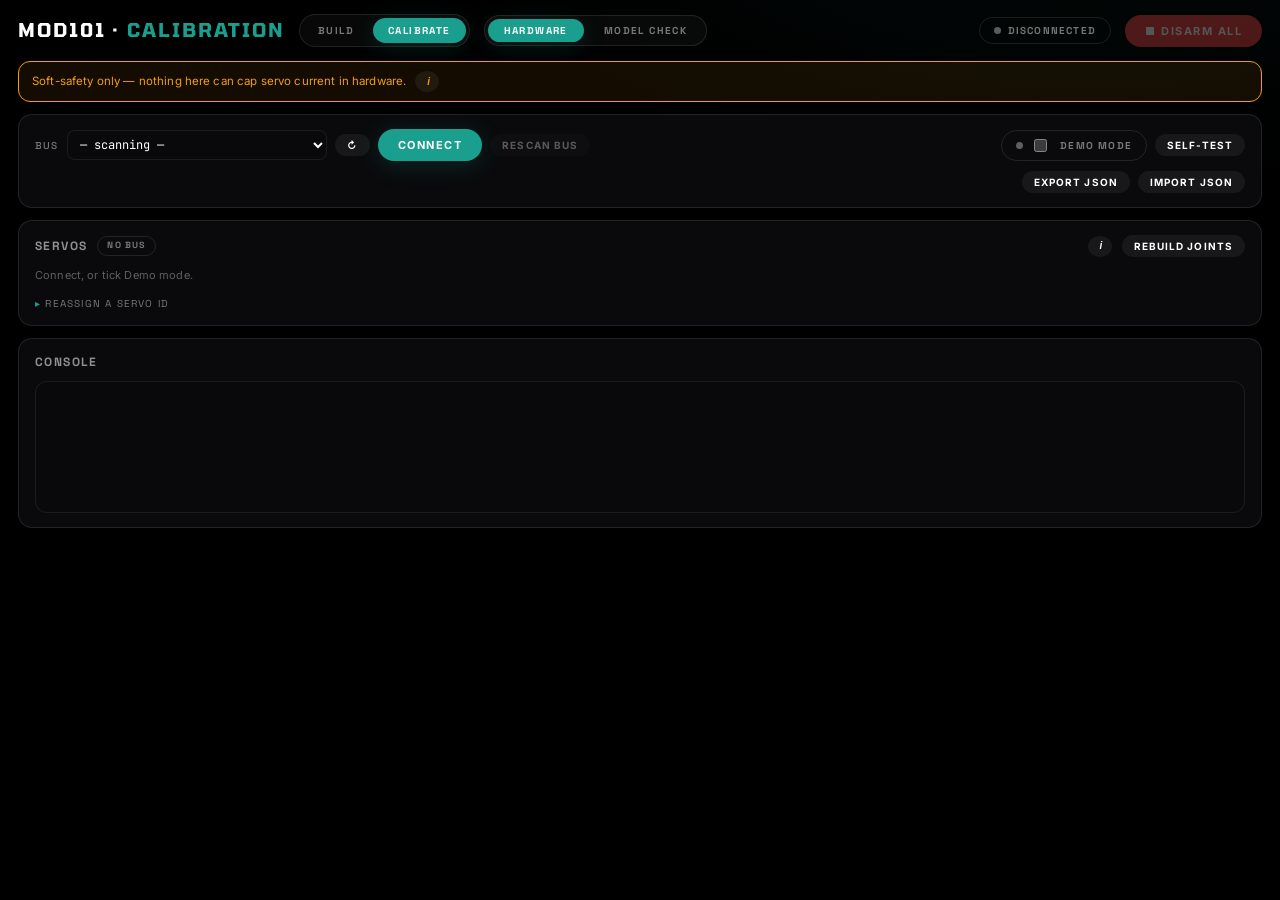
==== commit 04f5e5b0: "docker configuration, but it still sucks" ====
--- a/configurator/calibrate.html
+++ b/configurator/calibrate.html
@@ -217,7 +217,11 @@
     border: 1px solid var(--amber-500); background: rgba(245,158,11,.08);
     color: var(--amber-500); border-radius: var(--radius-sm);
     padding: 9px 13px; font-size: 11.5px; margin-bottom: 12px;
-  }
+    display: flex; align-items: center; gap: 9px; flex-wrap: wrap;
+  }
+  .banner .info { border-color: var(--amber-500); color: var(--amber-500); }
+  .banner .info-body { flex-basis: 100%; margin: 0; }
+  .banner .info-body .note { margin: 0; color: var(--amber-500); opacity: .85; }
 
   #log {
     white-space: pre-wrap; background: var(--bg-surface);
@@ -265,14 +269,16 @@
   .fit tr.bad-row td { color: var(--red-500); }
 
   /* ---- the servo card ------------------------------------------------
-     One card per servo on the bus. The servo is the component: its identity,
-     what joint it is mapped to, what it is doing right now, and how to move
-     it are one object, because on the bench they are one question. */
-  .servos { display: grid; grid-template-columns: repeat(auto-fill, minmax(400px, 1fr)); gap: 10px; }
+     One card per row. The servo is the component, and the card splits the way
+     the work does: everything you SET on the left, everything the servo TELLS
+     you on the right. */
+  .servos { display: flex; flex-direction: column; gap: 9px; }
   .servo {
     border: 1px solid var(--border-subtle); border-radius: var(--radius-sm);
-    background: var(--bg-surface); padding: 9px 11px 10px;
+    background: var(--bg-surface); padding: 9px 13px 11px;
     cursor: pointer; position: relative;
+    display: grid; grid-template-columns: minmax(0, 1.1fr) minmax(0, 1fr);
+    column-gap: 22px; align-items: start;
   }
   .servo.sel { border-color: var(--accent); }
   .servo input, .servo select, .servo summary { cursor: auto; }
@@ -281,7 +287,7 @@
     content: ""; position: absolute; left: -1px; top: 9px; bottom: 9px; width: 2px;
     border-radius: 2px; background: var(--accent);
   }
-  .svh { display: flex; align-items: center; gap: 7px; margin-bottom: 8px; }
+  .svh { grid-column: 1 / -1; display: flex; align-items: center; gap: 7px; margin-bottom: 9px; }
   .svh .spacer { flex: 1; }
   .svid { font-family: var(--font-mono); font-size: 12px; color: var(--text-secondary); }
   .svname {
@@ -292,25 +298,16 @@
   .jdot { width: 6px; height: 6px; border-radius: 50%; background: var(--text-quaternary); flex: none; }
   .jdot.on { background: var(--accent); box-shadow: 0 0 0 2px var(--teal-tint-20); }
 
-  .svmap { display: grid; grid-template-columns: 1fr 1fr; gap: 5px 8px; margin-bottom: 8px; }
+  .svset { min-width: 0; }
+  .svmap { display: grid; grid-template-columns: repeat(2, minmax(0,1fr)); gap: 6px 16px; }
   .svmap label {
-    display: grid; grid-template-columns: 3.6rem 1fr; gap: 6px; align-items: center;
+    display: grid; grid-template-columns: 3.5rem minmax(0,1fr); gap: 6px; align-items: center;
     font-family: var(--font-label); font-size: 9px; text-transform: uppercase;
     letter-spacing: 1px; color: var(--text-tertiary); font-weight: 700;
   }
   .svmap select, .svmap input { width: 100%; min-width: 0; }
 
-  .svtel {
-    display: grid; grid-template-columns: repeat(auto-fit, minmax(92px,1fr)); gap: 2px 10px;
-    border-top: 1px solid var(--border-faint); border-bottom: 1px solid var(--border-faint);
-    padding: 6px 0; margin-bottom: 8px;
-  }
-  .jmf { display: flex; justify-content: space-between; gap: 6px; font-family: var(--font-mono); font-size: 10.5px; color: var(--text-quaternary); line-height: 1.7; }
-  .jmf b { color: var(--text-secondary); font-variant-numeric: tabular-nums; font-weight: 500; }
-  .jmf.hot b { color: var(--red-500); }
-
-  .svdrive { display: flex; gap: 6px; align-items: center; flex-wrap: wrap; }
-  .svdrive .spacer { flex: 1; }
+  .svdrive { display: flex; gap: 6px; align-items: center; flex-wrap: wrap; margin-top: 10px; }
   /* Jog is a pair of buttons, not a slider: one press is one small step, so
      there is no gesture here that can run a joint into its hard stop. */
   .jog {
@@ -319,7 +316,39 @@
   }
   .jog:disabled { opacity: .35; }
   .svstep { font-family: var(--font-mono); font-size: 11px; }
-  .svprof { margin-top: 8px; }
+  .svprof { margin-left: auto; }
+
+  .svtel {
+    min-width: 0; display: grid; grid-template-columns: repeat(4, minmax(0,1fr));
+    gap: 3px 16px; border-left: 1px solid var(--border-subtle); padding-left: 20px;
+  }
+  .jmf {
+    display: grid; grid-template-columns: 2.6rem auto; gap: 8px; align-items: baseline;
+    font-family: var(--font-mono); font-size: 10.5px; color: var(--text-quaternary); line-height: 1.85;
+  }
+  .jmf b { color: var(--text-secondary); font-variant-numeric: tabular-nums; font-weight: 500; }
+  .jmf.hot b { color: var(--red-500); }
+
+  /* Too narrow for two columns: stack them, and the rule that separated them
+     becomes the rule between them. */
+  @media (max-width: 1080px) {
+    .servo { grid-template-columns: minmax(0,1fr); }
+    .svtel { grid-template-columns: repeat(auto-fit, minmax(104px,1fr)); }
+    .svtel { border-left: 0; border-top: 1px solid var(--border-faint); padding-left: 0; padding-top: 8px; margin-top: 10px; }
+  }
+
+  /* ---- (i) — the prose, on request only ------------------------------
+     This page has a lot to explain and none of it is needed twice. Every
+     panel's explanation folds behind the (i) in its header. */
+  .info {
+    width: 21px; height: 21px; padding: 0; flex: none;
+    border-radius: 50%; font-family: var(--font-display);
+    font-style: italic; font-weight: 700; font-size: 12px; line-height: 1;
+    text-transform: none;
+  }
+  .info.on { border-color: var(--accent); color: var(--accent); }
+  .info-body { margin-bottom: 10px; }
+  .info-body .note:first-child { margin-top: 0; }
 
   details.fold > summary {
     cursor: pointer; list-style: none;
@@ -356,9 +385,15 @@
     <button id="estop" class="danger" disabled>■ Disarm all</button>
   </header>
 
+  <!-- Trimmed to the claim itself. The reasoning behind it is real but it is
+       the same three sentences on every load, so it sits behind the (i). -->
   <div class="banner" id="fwBanner">
-    Soft-safety only — nothing here can cap servo current in hardware. The arm-check watches current and
-    disarms on its own, but that is a reaction, not a limit. Bench-test before trusting this on a loaded arm.
+    <span>Soft-safety only — nothing here can cap servo current in hardware.</span>
+    <button class="ghost sm info" data-info="infoSafety" title="why">i</button>
+    <div class="info-body" id="infoSafety" hidden>
+      <p class="note">The arm-check watches current and disarms on its own, but that is a reaction, not a
+      limit. Bench-test before trusting this on a loaded arm.</p>
+    </div>
   </div>
 
   <!-- ================================================================
@@ -378,8 +413,6 @@
           <button id="selftest" class="ghost sm">Self-test</button>
         </div>
         <div class="bar" style="margin-top:10px">
-          <span class="note" style="margin:0">Servos are driven straight over the serial chain by
-            <code>configurator/motors.py</code> — no intermediate firmware, any browser.</span>
           <span class="spacer"></span>
           <button id="exportBtn" class="ghost sm">Export JSON</button>
           <button id="importBtn" class="ghost sm">Import JSON</button>
@@ -398,24 +431,27 @@
           <h2>Servos</h2>
           <span class="chip mute" id="setupCount">no bus</span>
           <span class="spacer"></span>
+          <button class="ghost sm info" data-info="infoServos" title="what this is">i</button>
           <button class="ghost sm" id="rebuild">Rebuild joints</button>
         </div>
-        <p class="note" style="margin-top:0">
-          One card per servo found on the bus, and one joint per servo. The mapping is this page's own — there
-          is no config stored on the arm — and the defaults follow
-          <code>mod101_description/urdf/mod101_macro.xacro</code>. <b>ROS joint</b> is picked from the joints
-          the loaded URDF actually declares, which is what the model tab checks against.
-          <b>Sign</b> flips a joint whose servo counts opposite to its URDF axis;
-          <code>joint_wrist_tilt</code> is <code>0 -1 0</code>, hence −1 by default. Edits persist locally and
-          travel with the exported JSON.
-        </p>
-        <p class="note">
-          Jogging is raw bus control, independent of any calibration: <b>−</b> and <b>+</b> command one step
-          from where the servo is, over the full 0…4095 encoder range and <b>not</b> a calibrated travel
-          limit. One press is one step and nothing repeats while held, because on an assembled arm the way
-          into a hard stop is a control that keeps going — but the steps do add up, so watch the joint and
-          keep the disarm button in reach.
-        </p>
+        <div class="info-body" id="infoServos" hidden>
+          <p class="note">
+            One card per servo found on the bus, and one joint per servo. The mapping is this page's own — there
+            is no config stored on the arm — and the defaults follow
+            <code>mod101_description/urdf/mod101_macro.xacro</code>. <b>ROS joint</b> is picked from the joints
+            the loaded URDF actually declares, which is what the model tab checks against.
+            <b>Sign</b> flips a joint whose servo counts opposite to its URDF axis;
+            <code>joint_wrist_tilt</code> is <code>0 -1 0</code>, hence −1 by default. Edits persist locally and
+            travel with the exported JSON.
+          </p>
+          <p class="note">
+            Jogging is raw bus control, independent of any calibration: <b>−</b> and <b>+</b> command one step
+            from where the servo is, over the full 0…4095 encoder range and <b>not</b> a calibrated travel
+            limit. One press is one step and nothing repeats while held, because on an assembled arm the way
+            into a hard stop is a control that keeps going — but the steps do add up, so watch the joint and
+            keep the disarm button in reach.
+          </p>
+        </div>
         <div id="servoList" class="servos"><p class="note" style="margin:0">Connect, or tick Demo mode.</p></div>
         <details class="fold" style="margin-top:12px">
           <summary>Reassign a servo ID</summary>
@@ -460,13 +496,16 @@
             <h2>URDF ↔ hardware fit</h2>
             <span class="chip mute" id="fitState">nothing measured</span>
             <span class="spacer"></span>
+            <button class="ghost sm info" data-info="infoFit" title="what this is">i</button>
             <button class="ghost sm" id="fitSnippet">URDF limit block</button>
           </div>
-          <p class="note" style="margin-top:0">
-            Every actuated joint the URDF declares, against the travel actually measured on the arm. A joint
-            where the URDF allows <b>more</b> travel than the hardware has is the dangerous direction — a
-            planner will happily command into a hard stop.
-          </p>
+          <div class="info-body" id="infoFit" hidden>
+            <p class="note">
+              Every actuated joint the URDF declares, against the travel actually measured on the arm. A joint
+              where the URDF allows <b>more</b> travel than the hardware has is the dangerous direction — a
+              planner will happily command into a hard stop.
+            </p>
+          </div>
           <div style="overflow-x:auto">
             <table class="fit" id="fitTable">
               <thead><tr><th>URDF joint</th><th>servo</th><th>URDF range</th><th>measured</th><th>Δ lower</th><th>Δ upper</th><th>fit</th></tr></thead>
@@ -489,14 +528,17 @@
             <h2>Generate configs</h2>
             <span class="chip mute" id="genState">nothing calibrated</span>
             <span class="spacer"></span>
+            <button class="ghost sm info" data-info="infoGen" title="what this is">i</button>
             <button class="ghost sm" id="genPreview">Preview</button>
             <button id="genWrite" disabled>Write to repo</button>
           </div>
-          <p class="note" style="margin-top:0">
-            Turns the calibrated tick ranges into <code>src/mod101_control/config/calibration.yaml</code> (ROS,
-            radians relative to each joint's home) and a LeRobot calibration JSON. STS3215 encoders are 4096
-            ticks/rev and direct-drive, so ticks convert straight to radians — the same counts serve both stacks.
-          </p>
+          <div class="info-body" id="infoGen" hidden>
+            <p class="note">
+              Turns the calibrated tick ranges into <code>src/mod101_control/config/calibration.yaml</code> (ROS,
+              radians relative to each joint's home) and a LeRobot calibration JSON. STS3215 encoders are 4096
+              ticks/rev and direct-drive, so ticks convert straight to radians — the same counts serve both stacks.
+            </p>
+          </div>
           <div id="genOut"></div>
         </div>
       </aside>
@@ -1048,11 +1090,27 @@
       <span class="spacer"></span>
       <span class="chip mute f-tq">idle</span>
     </div>
-    <div class="svmap">
-      <label>joint <select data-f="ros">${rosJointOptions(m.ros)}</select></label>
-      <label>lerobot <input type="text" data-f="lerobot" value="${esc(m.lerobot)}"></label>
-      <label>model <select data-f="model">${SERVO_MODELS.map(k=>`<option${k===m.model?" selected":""}>${k}</option>`).join("")}</select></label>
-      <label>sign <select data-f="sign"><option value="1"${m.sign>0?" selected":""}>+1</option><option value="-1"${m.sign<0?" selected":""}>-1</option></select></label>
+    <div class="svset">
+      <div class="svmap">
+        <label>joint <select data-f="ros">${rosJointOptions(m.ros)}</select></label>
+        <label>lerobot <input type="text" data-f="lerobot" value="${esc(m.lerobot)}"></label>
+        <label>model <select data-f="model">${SERVO_MODELS.map(k=>`<option${k===m.model?" selected":""}>${k}</option>`).join("")}</select></label>
+        <label>sign <select data-f="sign"><option value="1"${m.sign>0?" selected":""}>+1</option><option value="-1"${m.sign<0?" selected":""}>-1</option></select></label>
+      </div>
+      <div class="svdrive">
+        <button class="ghost sm f-torque">Torque on</button>
+        <button class="ghost sm f-here">Hold here</button>
+        <button class="ghost jog f-minus" title="one step down" disabled>−</button>
+        <select class="svstep f-step">${stepOptions()}</select>
+        <button class="ghost jog f-plus" title="one step up" disabled>+</button>
+        <details class="fold svprof"><summary>speed / accel</summary>
+          <div class="row" style="margin-top:7px">
+            <span class="unit">speed <input type="number" class="f-speed" min="1" max="3400" value="${s.speed||800}" style="width:5.5rem"></span>
+            <span class="unit">accel <input type="number" class="f-accel" min="1" max="254" value="${s.accel||20}" style="width:5rem"></span>
+            <button class="ghost sm f-apply">Apply</button>
+          </div>
+        </details>
+      </div>
     </div>
     <div class="svtel">
       <div class="jmf"><span>pos</span><b class="f-pos">—</b></div>
@@ -1064,21 +1122,6 @@
       <div class="jmf"><span>load</span><span><b class="f-load">—</b> %</span></div>
       <div class="jmf f-trow"><span>temp</span><span><b class="f-temp">—</b> C</span></div>
     </div>
-    <div class="svdrive">
-      <button class="ghost sm f-torque">Torque on</button>
-      <button class="ghost sm f-here">Hold here</button>
-      <span class="spacer"></span>
-      <button class="ghost jog f-minus" title="one step down" disabled>−</button>
-      <select class="svstep f-step">${stepOptions()}</select>
-      <button class="ghost jog f-plus" title="one step up" disabled>+</button>
-    </div>
-    <details class="fold svprof"><summary>speed / accel</summary>
-      <div class="row" style="margin-top:7px">
-        <span class="unit">speed <input type="number" class="f-speed" min="1" max="3400" value="${s.speed||800}" style="width:5.5rem"></span>
-        <span class="unit">accel <input type="number" class="f-accel" min="1" max="254" value="${s.accel||20}" style="width:5rem"></span>
-        <button class="ghost sm f-apply">Apply</button>
-      </div>
-    </details>
   </article>`;
 }
 
@@ -1794,6 +1837,15 @@
   try{ localStorage.setItem("mod101.calibration.tab", name); }catch(e){}
 }
 $("tabs").onclick=(e)=>{ const b=e.target.closest("button"); if(b) showTab(b.dataset.tab); };
+
+// (i) — every panel's prose is hidden until asked for. One delegated handler, so
+// a new panel only needs the button and a matching .info-body.
+document.addEventListener("click",(e)=>{
+  const b=e.target.closest(".info"); if(!b) return;
+  const body=$(b.dataset.info); if(!body) return;
+  body.hidden=!body.hidden;
+  b.classList.toggle("on", !body.hidden);
+});
 
 // ======================================================================
 // Wiring
